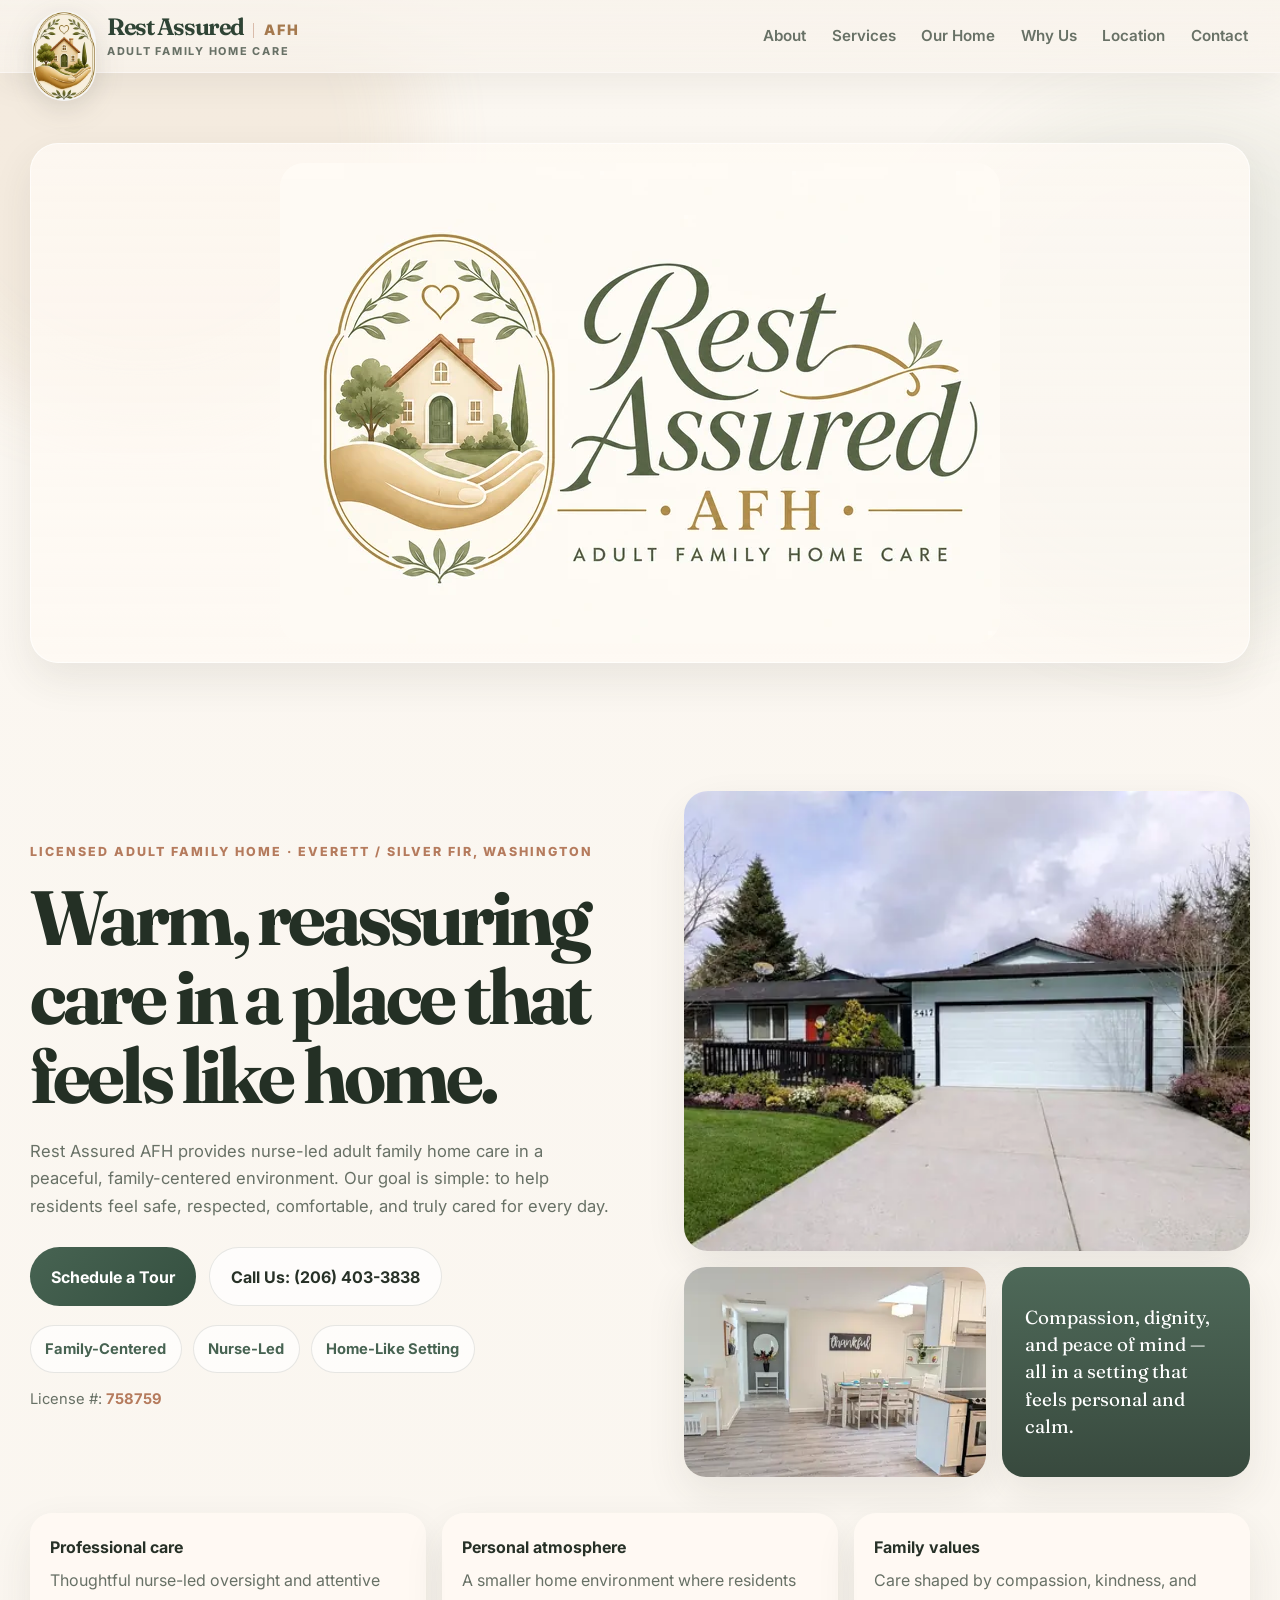
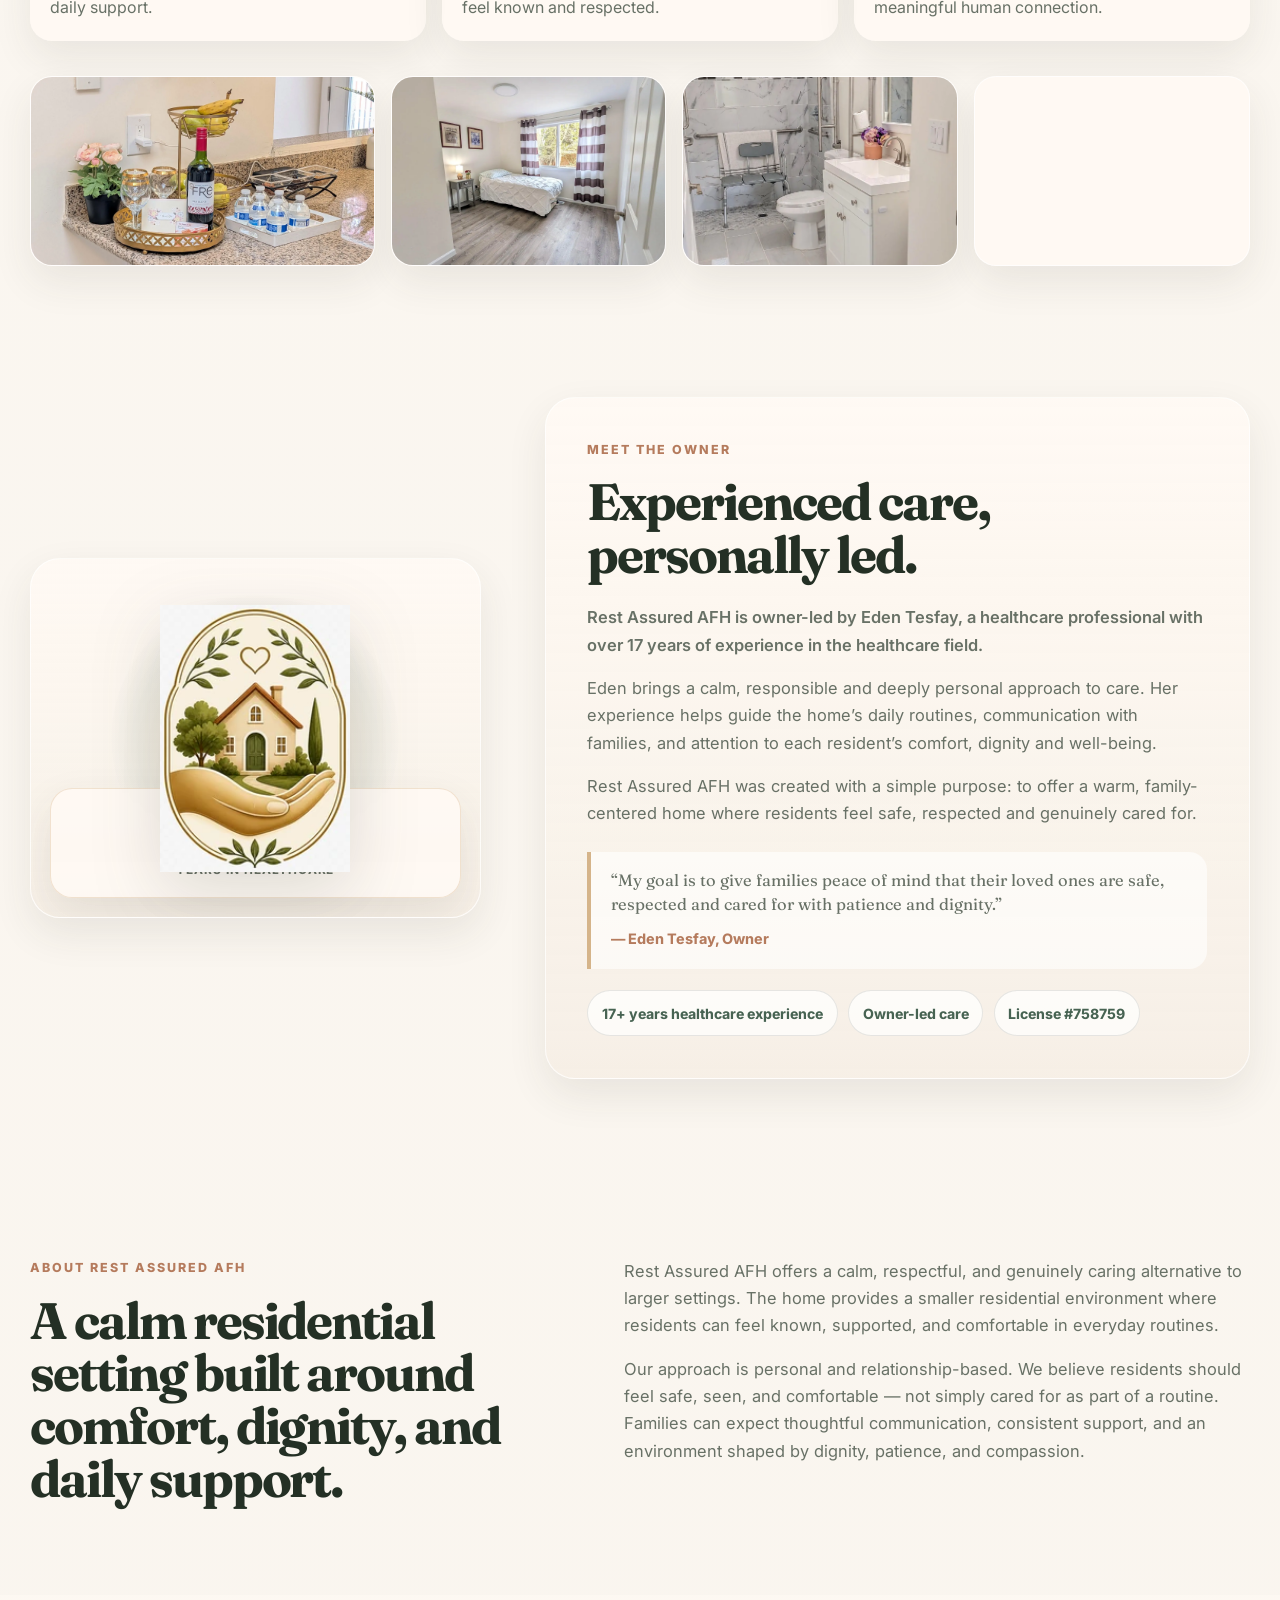
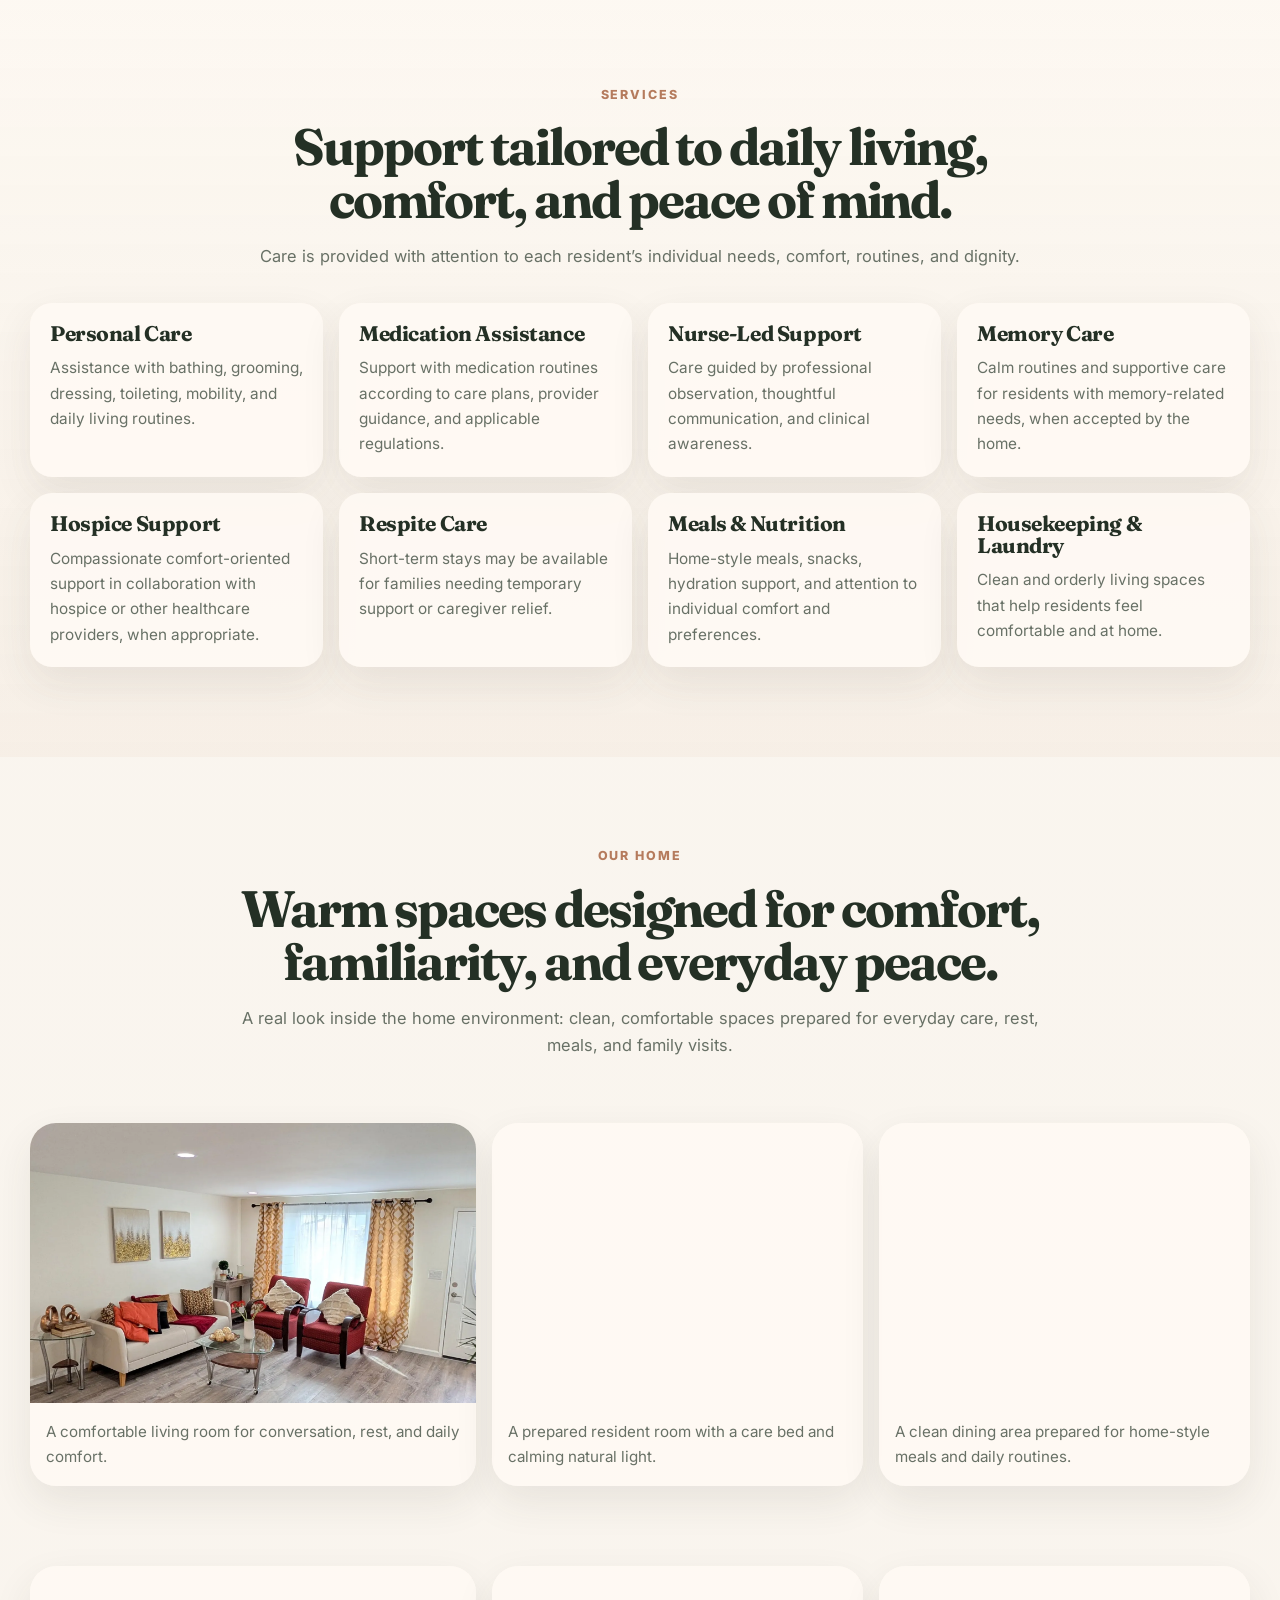
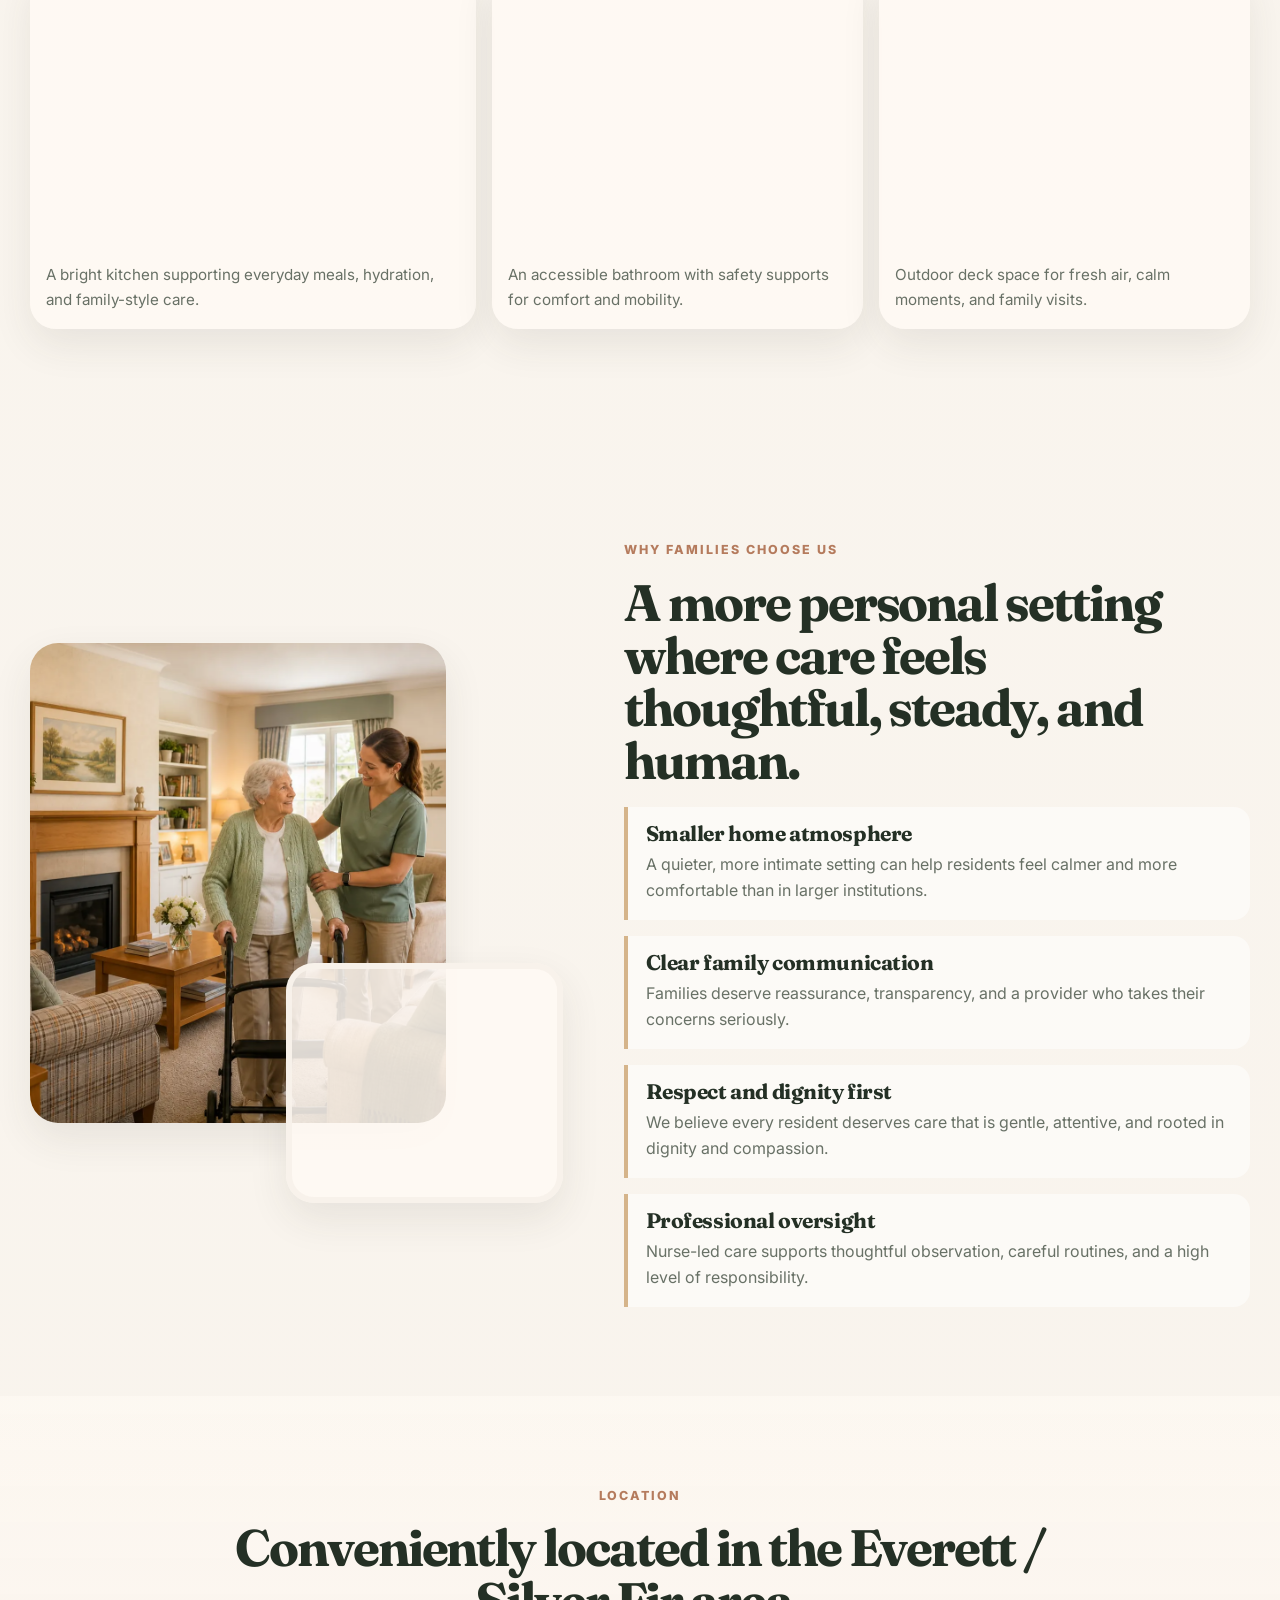
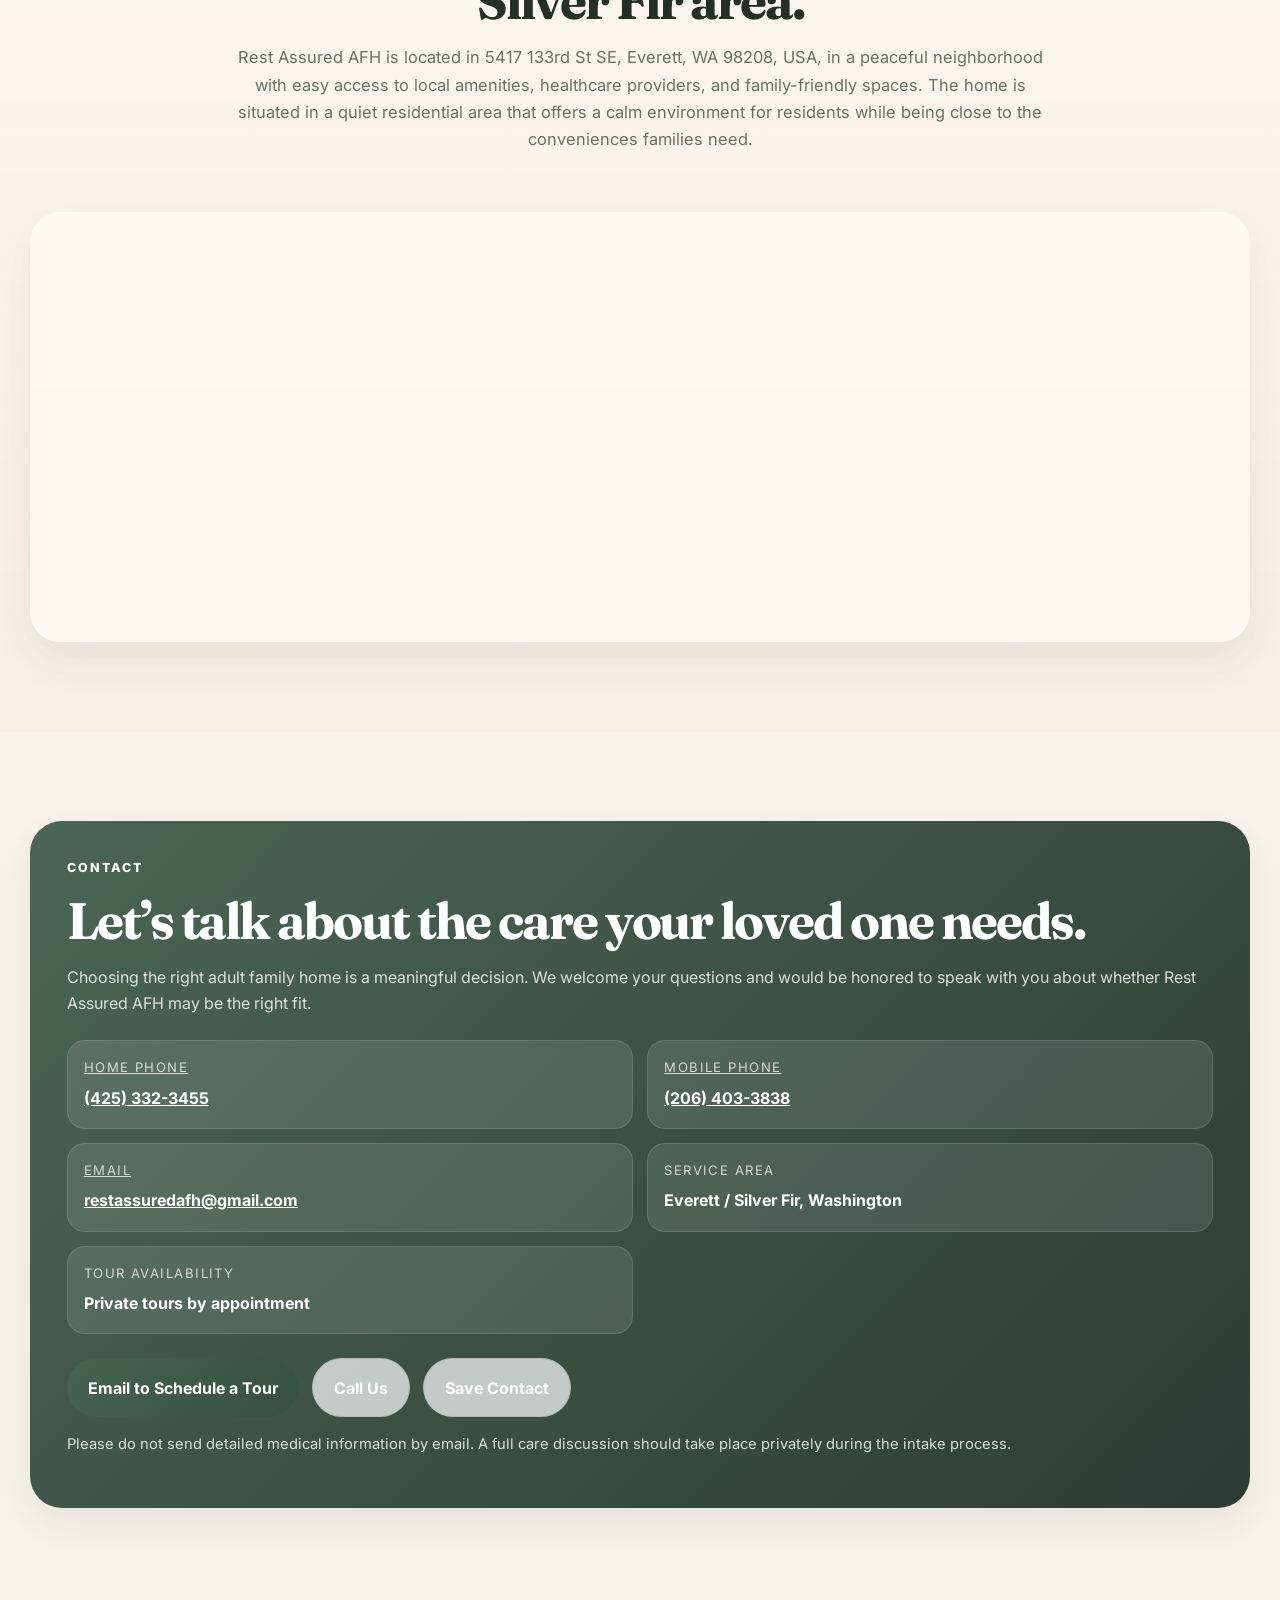
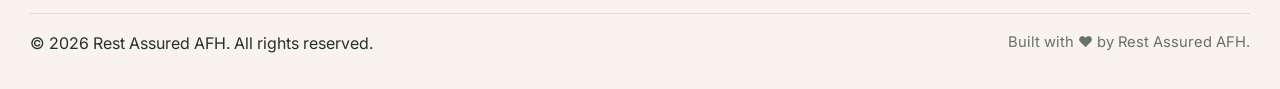
==== index.html @ c416150c "fix: changed some button hover effects" ====
<!doctype html>
<html lang="en">
  <head>
    <meta charset="utf-8" />
    <meta content="width=device-width, initial-scale=1.0" name="viewport" />
    <meta
      content="Rest Assured AFH is a licensed adult family home in Everett / Silver Firs, WA, offering warm, family-centered residential care in a comfortable home setting."
      name="description"
    />
    <title>Rest Assured AFH | Licensed Adult Family Home in Everett, WA</title>
    <link href="https://fonts.googleapis.com" rel="preconnect" />
    <link crossorigin="" href="https://fonts.gstatic.com" rel="preconnect" />
    <link
      as="style"
      href="https://fonts.googleapis.com/css2?family=Inter:wght@400;500;600;700;800&amp;family=Fraunces:opsz,wght@9..144,500;9..144,600;9..144,700&amp;display=swap"
      onload="
        this.onload = null;
        this.rel = 'stylesheet';
      "
      rel="preload"
    />
    <noscript>
      <link
        href="https://fonts.googleapis.com/css2?family=Inter:wght@400;500;600;700;800&amp;family=Fraunces:opsz,wght@9..144,500;9..144,600;9..144,700&amp;display=swap"
        rel="stylesheet"
      />
    </noscript>
    <link href="assets/favicon-rest-assured.png" rel="icon" type="image/png" />
    <link href="style.css" rel="stylesheet" />
    <link href="https://restassuredafh.com/" rel="canonical" />
    <meta content="index, follow" name="robots" />
    <meta content="website" property="og:type" />
    <meta
      content="Rest Assured AFH | Licensed Adult Family Home in Everett, WA"
      property="og:title"
    />
    <meta
      content="Warm, family-centered adult family home care in Everett / Silver Firs, Washington."
      property="og:description"
    />
    <meta content="https://restassuredafh.com/" property="og:url" />
    <meta
      content="https://restassuredafh.com/assets/real-exterior-front.webp"
      property="og:image"
    />
    <meta content="summary_large_image" name="twitter:card" />
    <script type="application/ld+json">
      {
        "@context": "https://schema.org",
        "@graph": [
          {
            "@type": "LocalBusiness",
            "@id": "https://restassuredafh.com/#business",
            "name": "Rest Assured AFH",
            "description": "Licensed adult family home care in Everett / Silver Firs, Washington.",
            "url": "https://restassuredafh.com/",
            "telephone": "+14253323455",
            "email": "restassuredafh@gmail.com",
            "image": "https://restassuredafh.com/assets/real-exterior-front.webp",
            "address": {
              "@type": "PostalAddress",
              "streetAddress": "5417 133rd St SE",
              "addressLocality": "Everett",
              "addressRegion": "WA",
              "postalCode": "98208",
              "addressCountry": "US"
            },
            "areaServed": [
              "Everett, WA",
              "Silver Firs, WA",
              "Mill Creek, WA",
              "Snohomish County, WA"
            ],
            "identifier": "License #758759",
            "founder": {
              "@id": "https://restassuredafh.com/#eden-tesfay"
            }
          },
          {
            "@type": "Person",
            "@id": "https://restassuredafh.com/#eden-tesfay",
            "name": "Eden Tesfay",
            "jobTitle": "Owner",
            "worksFor": {
              "@id": "https://restassuredafh.com/#business"
            },
            "description": "Owner of Rest Assured AFH with over 17 years of healthcare experience."
          }
        ]
      }
    </script>
  </head>
  <body>
    <div class="site-bg-glow site-bg-glow-left"></div>
    <div class="site-bg-glow site-bg-glow-right"></div>
    <header class="site-header">
      <div class="container header-inner">
        <a
          aria-label="Rest Assured AFH home"
          class="brand brand-v22"
          href="#top"
        >
          <span aria-hidden="true" class="brand-mark-v22">
            <img
              alt=""
              decoding="async"
              height="253"
              loading="eager"
              src="assets/logo-v23-emblem-display.webp"
              width="180"
            />
          </span>
          <span class="brand-wordmark-v22">
            <span class="brand-title-line">
              <span class="brand-rest-v22"> Rest Assured </span>
              <span class="brand-afh-v22"> AFH </span>
            </span>
            <small> Adult Family Home Care </small>
          </span>
        </a>
        <button
          aria-controls="site-nav"
          aria-expanded="false"
          aria-label="Open navigation"
          class="nav-toggle"
        >
          <span> </span>
          <span> </span>
          <span> </span>
        </button>
        <nav aria-label="Primary navigation" class="site-nav" id="site-nav">
          <a href="#about"> About </a>
          <a href="#services"> Services </a>
          <a href="#gallery"> Our Home </a>
          <a href="#care"> Why Us </a>
          <a href="#location"> Location </a>
          <a href="#contact"> Contact </a>
        </nav>
      </div>
    </header>
    <main id="top">
      <section class="logo-showcase" data-reveal="">
        <div class="container">
          <div class="logo-showcase-card">
            <img
              alt="Rest Assured AFH Adult Family Home Care logo"
              decoding="async"
              height="480"
              loading="eager"
              src="assets/logo-v23-full-display.webp"
              width="720"
            />
          </div>
        </div>
      </section>
      <section class="hero" data-reveal="">
        <div class="container hero-grid">
          <div class="hero-copy">
            <p class="eyebrow">
              Licensed Adult Family Home &middot; Everett / Silver Fir,
              Washington
            </p>
            <h1>Warm, reassuring care in a place that feels like home.</h1>
            <p class="hero-lead">
              Rest Assured AFH provides nurse-led adult family home care in a
              peaceful, family-centered environment. Our goal is simple: to help
              residents feel safe, respected, comfortable, and truly cared for
              every day.
            </p>
            <div class="hero-actions">
              <a
                class="button button-primary"
                href="mailto:restassuredafh@gmail.com?subject=Schedule%20a%20Tour%20-%20Rest%20Assured%20AFH"
              >
                Schedule a Tour
              </a>
              <a
                class="button button-secondary button-call"
                href="tel:+12064033838"
              >
                Call Us: (206) 403-3838
              </a>
            </div>
            <div class="hero-badges">
              <span> Family-Centered </span>
              <span> Nurse-Led </span>
              <span> Home-Like Setting </span>
            </div>
            <p class="hero-note">
              License #:
              <span class="placeholder"> 758759 </span>
            </p>
          </div>
          <div class="hero-visual-card" data-parallax="0.10">
            <div class="hero-image-frame hero-image-main">
              <img
                alt="Exterior of Rest Assured AFH, a licensed adult family home in Everett, Washington"
                data-full-src="assets/real-exterior-front.webp"
                decoding="async"
                fetchpriority="high"
                height="404"
                loading="eager"
                sizes="(max-width: 900px) 100vw, 50vw"
                src="assets/real-exterior-front-640.webp"
                srcset="
                  assets/real-exterior-front-640.webp  640w,
                  assets/real-exterior-front-960.webp  960w,
                  assets/real-exterior-front.webp     1435w
                "
                width="640"
              />
            </div>
            <div class="hero-mini-panels">
              <div class="mini-panel">
                <img
                  alt="Open dining and kitchen area inside Rest Assured AFH in Everett, Washington"
                  data-full-src="assets/real-open-floor-dining-kitchen.webp"
                  decoding="async"
                  height="270"
                  loading="lazy"
                  sizes="(max-width: 900px) 50vw, 25vw"
                  src="assets/real-open-floor-dining-kitchen-480.webp"
                  srcset="
                    assets/real-open-floor-dining-kitchen-480.webp  480w,
                    assets/real-open-floor-dining-kitchen-760.webp  760w,
                    assets/real-open-floor-dining-kitchen.webp     1800w
                  "
                  width="480"
                />
              </div>
              <div class="mini-panel quote-panel">
                <p>
                  Compassion, dignity, and peace of mind &mdash; all in a
                  setting that feels personal and calm.
                </p>
              </div>
            </div>
          </div>
        </div>
      </section>
      <section class="intro-ribbon" data-reveal="">
        <div class="container intro-ribbon-grid">
          <article>
            <strong> Professional care </strong>
            <p>Thoughtful nurse-led oversight and attentive daily support.</p>
          </article>
          <article>
            <strong> Personal atmosphere </strong>
            <p>
              A smaller home environment where residents feel known and
              respected.
            </p>
          </article>
          <article>
            <strong> Family values </strong>
            <p>
              Care shaped by compassion, kindness, and meaningful human
              connection.
            </p>
          </article>
        </div>
      </section>
      <section
        aria-label="Real home photos"
        class="real-photo-strip"
        data-reveal=""
      >
        <div class="container real-photo-strip-grid">
          <img
            alt="Welcome tray for families and visitors at Rest Assured AFH"
            data-full-src="assets/real-welcome-tray-wide.webp"
            decoding="async"
            height="1012"
            loading="lazy"
            src="assets/real-welcome-tray-wide.webp"
            width="1800"
          />
          <img
            alt="Resident bedroom with natural light at Rest Assured AFH"
            data-full-src="assets/real-bedroom-guest-room.webp"
            decoding="async"
            height="1012"
            loading="lazy"
            src="assets/real-bedroom-guest-room.webp"
            width="1800"
          />
          <img
            alt="Accessible bathroom with safety rails at Rest Assured AFH"
            data-full-src="assets/real-bathroom-accessible-portrait.webp"
            decoding="async"
            height="2048"
            loading="lazy"
            src="assets/real-bathroom-accessible-portrait.webp"
            width="1152"
          />
          <img
            alt="Dining area and personal shelf space at Rest Assured AFH"
            data-full-src="assets/real-dining-shelf.webp"
            decoding="async"
            height="1012"
            loading="lazy"
            src="assets/real-dining-shelf.webp"
            width="1800"
          />
        </div>
      </section>
      <section
        id="about"
        class="section owner-section owner-spotlight"
        data-reveal
      >
        <div class="container owner-spotlight-grid">
          <div class="owner-visual-card" aria-hidden="true">
            <div class="owner-visual-glow"></div>

            <img
              src="assets/logo-v23-emblem-display.webp"
              alt=""
              class="owner-emblem"
              loading="lazy"
              decoding="async"
            />

            <div class="owner-stat-card">
              <strong>17+</strong>
              <span>Years in healthcare</span>
            </div>
          </div>

          <div class="owner-content-card">
            <p class="eyebrow">Meet the Owner</p>
            <h2>Experienced care, personally led.</h2>

            <p class="owner-lead">
              Rest Assured AFH is owner-led by Eden Tesfay, a healthcare
              professional with over 17 years of experience in the healthcare
              field.
            </p>

            <p>
              Eden brings a calm, responsible and deeply personal approach to
              care. Her experience helps guide the home’s daily routines,
              communication with families, and attention to each resident’s
              comfort, dignity and well-being.
            </p>

            <p>
              Rest Assured AFH was created with a simple purpose: to offer a
              warm, family-centered home where residents feel safe, respected
              and genuinely cared for.
            </p>

            <blockquote class="owner-quote">
              <p>
                “My goal is to give families peace of mind that their loved ones
                are safe, respected and cared for with patience and dignity.”
              </p>
              <cite>— Eden Tesfay, Owner</cite>
            </blockquote>

            <div class="owner-highlights">
              <span>17+ years healthcare experience</span>
              <span>Owner-led care</span>
              <span>License #758759</span>
            </div>
          </div>
        </div>
      </section>
      <section class="section" data-reveal="" id="about-us">
        <div class="container two-col about-grid">
          <div>
            <p class="eyebrow">About Rest Assured AFH</p>
            <h2>
              A calm residential setting built around comfort, dignity, and
              daily support.
            </h2>
          </div>
          <div class="body-copy">
            <p>
              Rest Assured AFH offers a calm, respectful, and genuinely caring
              alternative to larger settings. The home provides a smaller
              residential environment where residents can feel known, supported,
              and comfortable in everyday routines.
            </p>
            <p>
              Our approach is personal and relationship-based. We believe
              residents should feel safe, seen, and comfortable &mdash; not
              simply cared for as part of a routine. Families can expect
              thoughtful communication, consistent support, and an environment
              shaped by dignity, patience, and compassion.
            </p>
          </div>
        </div>
      </section>
      <section class="section section-soft" data-reveal="" id="services">
        <div class="container">
          <div class="section-head centered">
            <p class="eyebrow">Services</p>
            <h2>
              Support tailored to daily living, comfort, and peace of mind.
            </h2>
            <p>
              Care is provided with attention to each resident&rsquo;s
              individual needs, comfort, routines, and dignity.
            </p>
          </div>
          <div class="services-grid">
            <article class="service-card reveal-up" data-reveal="">
              <h3>Personal Care</h3>
              <p>
                Assistance with bathing, grooming, dressing, toileting,
                mobility, and daily living routines.
              </p>
            </article>
            <article class="service-card reveal-up" data-reveal="">
              <h3>Medication Assistance</h3>
              <p>
                Support with medication routines according to care plans,
                provider guidance, and applicable regulations.
              </p>
            </article>
            <article class="service-card reveal-up" data-reveal="">
              <h3>Nurse-Led Support</h3>
              <p>
                Care guided by professional observation, thoughtful
                communication, and clinical awareness.
              </p>
            </article>
            <article class="service-card reveal-up" data-reveal="">
              <h3>Memory Care</h3>
              <p>
                Calm routines and supportive care for residents with
                memory-related needs, when accepted by the home.
              </p>
            </article>
            <article class="service-card reveal-up" data-reveal="">
              <h3>Hospice Support</h3>
              <p>
                Compassionate comfort-oriented support in collaboration with
                hospice or other healthcare providers, when appropriate.
              </p>
            </article>
            <article class="service-card reveal-up" data-reveal="">
              <h3>Respite Care</h3>
              <p>
                Short-term stays may be available for families needing temporary
                support or caregiver relief.
              </p>
            </article>
            <article class="service-card reveal-up" data-reveal="">
              <h3>Meals &amp; Nutrition</h3>
              <p>
                Home-style meals, snacks, hydration support, and attention to
                individual comfort and preferences.
              </p>
            </article>
            <article class="service-card reveal-up" data-reveal="">
              <h3>Housekeeping &amp; Laundry</h3>
              <p>
                Clean and orderly living spaces that help residents feel
                comfortable and at home.
              </p>
            </article>
          </div>
        </div>
      </section>
      <section class="section" data-reveal="" id="gallery">
        <div class="container">
          <div class="section-head centered">
            <p class="eyebrow">Our Home</p>
            <h2>
              Warm spaces designed for comfort, familiarity, and everyday peace.
            </h2>
            <p>
              A real look inside the home environment: clean, comfortable spaces
              prepared for everyday care, rest, meals, and family visits.
            </p>
          </div>
          <div class="gallery-grid">
            <figure class="gallery-card reveal-up" data-reveal="">
              <img
                alt="Bright shared living room at Rest Assured AFH adult family home"
                data-full-src="assets/real-living-room.webp"
                decoding="async"
                height="1012"
                loading="lazy"
                src="assets/real-living-room.webp"
                width="1800"
              />
              <figcaption>
                A comfortable living room for conversation, rest, and daily
                comfort.
              </figcaption>
            </figure>
            <figure class="gallery-card reveal-up" data-reveal="">
              <img
                alt="Comfortable resident bedroom with care bed at Rest Assured AFH"
                data-full-src="assets/real-bedroom-care-bed.webp"
                decoding="async"
                height="1012"
                loading="lazy"
                src="assets/real-bedroom-care-bed.webp"
                width="1800"
              />
              <figcaption>
                A prepared resident room with a care bed and calming natural
                light.
              </figcaption>
            </figure>
            <figure class="gallery-card reveal-up" data-reveal="">
              <img
                alt="Warm dining room for home-style meals at Rest Assured AFH"
                data-full-src="assets/real-dining-wide.webp"
                decoding="async"
                height="1012"
                loading="lazy"
                src="assets/real-dining-wide.webp"
                width="1800"
              />
              <figcaption>
                A clean dining area prepared for home-style meals and daily
                routines.
              </figcaption>
            </figure>
            <figure class="gallery-card reveal-up" data-reveal="">
              <img
                alt="Clean kitchen used for home-style care and meals at Rest Assured AFH"
                data-full-src="assets/real-kitchen-wide.webp"
                decoding="async"
                height="1012"
                loading="lazy"
                src="assets/real-kitchen-wide.webp"
                width="1800"
              />
              <figcaption>
                A bright kitchen supporting everyday meals, hydration, and
                family-style care.
              </figcaption>
            </figure>
            <figure class="gallery-card reveal-up" data-reveal="">
              <img
                alt="Accessible bathroom prepared for resident comfort and safety"
                data-full-src="assets/real-bathroom-accessible-wide.webp"
                decoding="async"
                height="1012"
                loading="lazy"
                src="assets/real-bathroom-accessible-wide.webp"
                width="1800"
              />
              <figcaption>
                An accessible bathroom with safety supports for comfort and
                mobility.
              </figcaption>
            </figure>
            <figure class="gallery-card reveal-up" data-reveal="">
              <img
                alt="Clean outdoor patio deck at Rest Assured AFH"
                data-full-src="assets/real-patio-clean.webp"
                decoding="async"
                height="941"
                loading="lazy"
                src="assets/real-patio-clean.webp"
                width="1672"
              />
              <figcaption>
                Outdoor deck space for fresh air, calm moments, and family
                visits.
              </figcaption>
            </figure>
          </div>
        </div>
      </section>
      <section class="section care-section" data-reveal="" id="care">
        <div class="container two-col care-grid">
          <div class="care-visual-stack">
            <div class="stack-card">
              <img
                alt="Warm caregiver supporting an elderly resident"
                decoding="async"
                height="1086"
                loading="lazy"
                src="assets/caregiver-support.webp"
                width="1448"
              />
            </div>
            <div class="stack-card small-stack-card">
              <img
                alt="Family gathered warmly in the home"
                decoding="async"
                height="1086"
                loading="lazy"
                src="assets/family-gathering.webp"
                width="1448"
              />
            </div>
          </div>
          <div>
            <p class="eyebrow">Why Families Choose Us</p>
            <h2>
              A more personal setting where care feels thoughtful, steady, and
              human.
            </h2>
            <div class="feature-list">
              <article class="feature-item reveal-up" data-reveal="">
                <h3>Smaller home atmosphere</h3>
                <p>
                  A quieter, more intimate setting can help residents feel
                  calmer and more comfortable than in larger institutions.
                </p>
              </article>
              <article class="feature-item reveal-up" data-reveal="">
                <h3>Clear family communication</h3>
                <p>
                  Families deserve reassurance, transparency, and a provider who
                  takes their concerns seriously.
                </p>
              </article>
              <article class="feature-item reveal-up" data-reveal="">
                <h3>Respect and dignity first</h3>
                <p>
                  We believe every resident deserves care that is gentle,
                  attentive, and rooted in dignity and compassion.
                </p>
              </article>
              <article class="feature-item reveal-up" data-reveal="">
                <h3>Professional oversight</h3>
                <p>
                  Nurse-led care supports thoughtful observation, careful
                  routines, and a high level of responsibility.
                </p>
              </article>
            </div>
          </div>
        </div>
      </section>
      <section class="section section-soft" data-reveal="" id="location">
        <div class="container">
          <div class="section-head centered">
            <p class="eyebrow">Location</p>
            <h2>Conveniently located in the Everett / Silver Fir area.</h2>
            <p>
              Rest Assured AFH is located in 5417 133rd St SE, Everett, WA
              98208, USA, in a peaceful neighborhood with easy access to local
              amenities, healthcare providers, and family-friendly spaces. The
              home is situated in a quiet residential area that offers a calm
              environment for residents while being close to the conveniences
              families need.
              <br />
              <br />
            </p>
          </div>
          <div class="map-shell">
            <iframe
              allowfullscreen=""
              height="450"
              loading="lazy"
              referrerpolicy="no-referrer-when-downgrade"
              src="https://www.google.com/maps/embed?pb=!1m18!1m12!1m3!1d109033.46519612601!2d-122.230285664137!3d47.88776290950776!2m3!1f0!2f0!3f0!3m2!1i1024!2i768!4f13.1!3m3!1m2!1s0x549007ae22173083%3A0xfec19db5506b8b37!2s5417%20133rd%20St%20SE%2C%20Everett%2C%20WA%2098208%2C%20USA!5e0!3m2!1sde!2sch!4v1777726258445!5m2!1sde!2sch"
              style="border: 0"
              title="Map showing the Rest Assured AFH location in Everett, Washington"
              width="600"
            >
            </iframe>
          </div>
        </div>
      </section>
      <section class="section contact-section" data-reveal="" id="contact">
        <div class="container">
          <div class="contact-card">
            <div>
              <p class="eyebrow">Contact</p>
              <h2>Let&rsquo;s talk about the care your loved one needs.</h2>
              <p>
                Choosing the right adult family home is a meaningful decision.
                We welcome your questions and would be honored to speak with you
                about whether Rest Assured AFH may be the right fit.
              </p>
            </div>
            <div class="contact-info-grid">
              <a href="tel:+14253323455">
                <span> Home Phone </span>
                <strong> (425) 332-3455 </strong>
              </a>
              <a href="tel:+12064033838">
                <span> Mobile Phone </span>
                <strong> (206) 403-3838 </strong>
              </a>
              <a href="mailto:restassuredafh@gmail.com">
                <span> Email </span>
                <strong> restassuredafh@gmail.com </strong>
              </a>
              <div>
                <span> Service Area </span>
                <strong> Everett / Silver Fir, Washington </strong>
              </div>
              <div>
                <span> Tour Availability </span>
                <strong> Private tours by appointment </strong>
              </div>
            </div>
            <div class="contact-actions">
              <a
                class="button button-primary button-call"
                href="mailto:restassuredafh@gmail.com?subject=Tour%20Request%20-%20Rest%20Assured%20AFH"
              >
                Email to Schedule a Tour
              </a>

              <a
                class="button button-secondary button-call"
                href="tel:+12064033838"
              >
                Call Us
              </a>

              <a
                class="button button-secondary button-call"
                href="/save-contact/"
              >
                Save Contact
              </a>
            </div>
            <p class="contact-note">
              Please do not send detailed medical information by email. A full
              care discussion should take place privately during the intake
              process.
            </p>
          </div>
        </div>
      </section>
    </main>
    <footer class="site-footer">
      <div class="container footer-inner">
        <p>
          &copy;
          <span id="year"> </span>
          Rest Assured AFH. All rights reserved.
        </p>
        <p>Built with ❤ by Rest Assured AFH.</p>
      </div>
    </footer>
    <script src="script.js"></script>
  </body>
</html>
---- style.css ----
:root {
  --bg: #f8f3ec;
  --paper: #fffaf4;
  --paper-2: #f5ede3;
  --ink: #273127;
  --muted: #687166;
  --sage: #79957f;
  --sage-deep: #476352;
  --clay: #b57b5d;
  --gold: #d5b48a;
  --line: rgba(39, 49, 39, 0.11);
  --shadow-xl: 0 36px 80px rgba(54, 55, 41, 0.15);
  --shadow-lg: 0 26px 70px rgba(54, 55, 41, 0.11);
  --shadow-md: 0 16px 40px rgba(54, 55, 41, 0.09);
  --radius-xl: 36px;
  --radius-lg: 24px;
  --radius-md: 18px;
  --container: 1220px;
}

* {
  box-sizing: border-box;
}
html {
  scroll-behavior: smooth;
}
body {
  margin: 0;
  color: var(--ink);
  background: linear-gradient(180deg, #fbf7f1 0%, var(--bg) 100%);
  font-family: "Inter", system-ui, sans-serif;
  line-height: 1.65;
  overflow-x: hidden;
}
a {
  color: inherit;
}
img {
  display: block;
  max-width: 100%;
}

.site-bg-glow {
  position: fixed;
  z-index: -1;
  width: 34rem;
  height: 34rem;
  border-radius: 50%;
  filter: blur(40px);
  opacity: 0.45;
  pointer-events: none;
}
.site-bg-glow-left {
  top: -8rem;
  left: -8rem;
  background: rgba(213, 180, 138, 0.38);
}
.site-bg-glow-right {
  top: 6rem;
  right: -10rem;
  background: rgba(121, 149, 127, 0.2);
}

.container {
  width: min(var(--container), calc(100% - 2rem));
  margin: 0 auto;
}

.site-header {
  position: sticky;
  top: 0;
  z-index: 50;
  padding: 4px 0;
  background: linear-gradient(
    to bottom,
    rgba(248, 243, 236, 0.92),
    rgba(248, 243, 236, 0.75)
  );
  backdrop-filter: blur(16px);
  border-bottom: 1px solid rgba(255, 255, 255, 0.35);
}
.header-inner {
  display: flex;
  align-items: center;
  justify-content: space-between;
  gap: 1rem;
}
.brand {
  display: inline-flex;
  align-items: center;
  gap: 14px;
  text-decoration: none;
}
.brand-logo {
  width: 72px;
  height: 72px;
  border-radius: 50%;
  box-shadow: 0 10px 20px rgba(54, 55, 41, 0.08);
}
.brand-text strong {
  display: block;
  font-weight: 800;
  letter-spacing: -0.02em;
  font-size: 1.1rem;
}
.brand-text small {
  display: block;
  color: var(--muted);
  text-transform: uppercase;
  letter-spacing: 0.13em;
  font-size: 0.76rem;
}
.site-nav {
  display: flex;
  gap: clamp(0.8rem, 2vw, 1.6rem);
  align-items: center;
}
.site-nav a {
  text-decoration: none;
  color: var(--muted);
  font-weight: 600;
  font-size: 0.95rem;
}
.site-nav a:hover {
  color: var(--sage-deep);
}
.nav-toggle {
  display: none;
  background: transparent;
  border: 0;
  padding: 0.5rem;
}
.nav-toggle span {
  display: block;
  width: 24px;
  height: 2px;
  margin: 5px 0;
  background: var(--ink);
}

.hero {
  padding: clamp(3rem, 7vw, 6rem) 0 2.25rem;
}
.hero-grid {
  display: grid;
  grid-template-columns: 1.02fr 0.98fr;
  gap: clamp(1.5rem, 5vw, 4rem);
  align-items: center;
}
.eyebrow {
  margin: 0 0 1rem;
  color: var(--clay);
  text-transform: uppercase;
  letter-spacing: 0.16em;
  font-weight: 800;
  font-size: 0.78rem;
}
h1,
h2,
h3 {
  margin: 0;
  line-height: 1.03;
  font-family: "Fraunces", Georgia, serif;
  color: #243025;
}
h1 {
  font-size: clamp(2.9rem, 6vw, 5.4rem);
  letter-spacing: -0.05em;
}
h2 {
  font-size: clamp(2.1rem, 4vw, 3.7rem);
  letter-spacing: -0.04em;
}
h3 {
  font-size: 1.32rem;
  letter-spacing: -0.02em;
}
.hero-lead {
  margin: 1.4rem 0 1.7rem;
  max-width: 40rem;
  color: var(--muted);
  font-size: clamp(1.04rem, 1.3vw, 1.16rem);
}
.hero-actions,
.contact-actions {
  display: flex;
  flex-wrap: wrap;
  gap: 0.85rem;
}
.button {
  display: inline-flex;
  align-items: center;
  justify-content: center;
  padding: 0.95rem 1.3rem;
  min-height: 50px;
  border-radius: 999px;
  text-decoration: none;
  font-weight: 700;
  transition:
    transform 0.15s ease,
    box-shadow 0.15s ease;
}
.button:hover {
  transform: translateY(-1px);
  box-shadow: 0 10px 24px rgba(54, 55, 41, 0.12);
}
.button-primary {
  color: white;
  background: linear-gradient(135deg, var(--sage-deep), #355040);
}
.button-secondary {
  background: rgba(255, 255, 255, 0.7);
  border: 1px solid var(--line);
}
.button-call:hover {
  background: var(--paper);
  color: var(--gold);
}
.hero-badges {
  display: flex;
  flex-wrap: wrap;
  gap: 0.7rem;
  margin: 1.2rem 0 0.8rem;
}
.hero-badges span {
  padding: 0.65rem 0.9rem;
  background: rgba(255, 255, 255, 0.68);
  border: 1px solid var(--line);
  border-radius: 999px;
  color: var(--sage-deep);
  font-size: 0.92rem;
  font-weight: 700;
}
.hero-note,
.contact-note,
.footer-inner p:last-child {
  color: var(--muted);
  font-size: 0.92rem;
}
.placeholder {
  color: var(--clay);
  font-weight: 700;
}

.hero-visual-card {
  display: grid;
  gap: 1rem;
}
.hero-image-frame,
.mini-panel,
.service-card,
.gallery-card,
.stack-card,
.map-shell,
.contact-card,
.intro-ribbon article {
  background: rgba(255, 250, 244, 0.86);

  box-shadow: var(--shadow-md);
}
.hero-image-frame {
  border-radius: var(--radius-xl);
}
.hero-image-main img {
  width: 100%;
  aspect-ratio: 4 / 3;
  object-fit: cover;
  border-radius: calc(var(--radius-xl) - 12px);
}
.hero-mini-panels {
  display: grid;
  grid-template-columns: 1.1fr 0.9fr;
  gap: 1rem;
}
.mini-panel {
  border-radius: 22px;
  overflow: hidden;
}
.mini-panel img {
  width: 100%;
  height: 100%;
  min-height: 210px;
  object-fit: cover;
  border-radius: 16px;
}
.quote-panel {
  display: flex;
  align-items: center;
  justify-content: center;
  background: linear-gradient(
    180deg,
    rgba(71, 99, 82, 0.96),
    rgba(48, 66, 54, 0.96)
  );
  color: white;
}
.quote-panel p {
  margin: 0;
  padding: 1.4rem;
  font-family: "Fraunces", Georgia, serif;
  font-size: 1.18rem;
  line-height: 1.45;
}

.intro-ribbon {
  padding: 0 0 2.2rem;
}
.intro-ribbon-grid {
  display: grid;
  grid-template-columns: repeat(3, 1fr);
  gap: 1rem;
}
.intro-ribbon article {
  padding: 1.3rem 1.25rem;
  border-radius: 22px;
}
.intro-ribbon strong {
  display: block;
  margin-bottom: 0.45rem;
  font-size: 1rem;
}
.intro-ribbon p {
  margin: 0;
  color: var(--muted);
}

.section {
  padding: clamp(3.5rem, 7vw, 6rem) 0;
}
.section-soft {
  background: linear-gradient(
    180deg,
    rgba(255, 250, 244, 0.62),
    rgba(245, 237, 227, 0.72)
  );
}
.two-col {
  display: grid;
  grid-template-columns: 0.92fr 1.08fr;
  gap: clamp(1.5rem, 5vw, 3.8rem);
  align-items: start;
}
.body-copy p,
.section-head p:not(.eyebrow) {
  color: var(--muted);
  font-size: 1.03rem;
}
.body-copy p:first-child {
  margin-top: 0;
}
.centered {
  max-width: 52rem;
  text-align: center;
  margin: 0 auto 2rem;
}

.services-grid {
  display: grid;
  grid-template-columns: repeat(4, 1fr);
  gap: 1rem;
}
.service-card {
  border-radius: 22px;
  padding: 1.25rem;
}
.service-card p {
  margin: 0.7rem 0 0;
  color: var(--muted);
  font-size: 0.96rem;
}

.gallery-grid {
  display: grid;
  grid-template-columns: 1.2fr 1fr 1fr;
  gap: 1rem;
}
.gallery-card {
  border-radius: 26px;
  overflow: hidden;
}
figure.gallery-card {
  margin: 2rem 0;
}

.gallery-card img {
  width: 100%;
  height: 280px;
  object-fit: cover;
}
.gallery-large {
  grid-row: span 2;
}
.gallery-large img {
  height: 100%;
  min-height: 572px;
}
.gallery-card figcaption {
  padding: 1rem 1rem 1.05rem;
  color: var(--muted);
  font-size: 0.95rem;
}

.care-grid {
  align-items: center;
}
.care-visual-stack {
  position: relative;
  min-height: 35rem;
}
.stack-card {
  border-radius: 28px;
  overflow: hidden;
}
.stack-card img {
  width: 100%;
  height: 100%;
  object-fit: cover;
}
.care-visual-stack .stack-card:first-child {
  width: 78%;
  height: 30rem;
}
.small-stack-card {
  position: absolute;
  right: 0;
  bottom: 0;
  width: 52%;
  height: 15rem;
  border: 6px solid rgba(248, 243, 236, 0.96);
}
.feature-list {
  display: grid;
  gap: 1rem;
  margin-top: 1.2rem;
}
.feature-item {
  padding: 1rem 1.1rem;
  border-left: 4px solid var(--gold);
  background: rgba(255, 255, 255, 0.5);
  border-radius: 0 16px 16px 0;
}
.feature-item p {
  margin: 0.4rem 0 0;
  color: var(--muted);
}

.map-shell {
  border-radius: 30px;
  overflow: hidden;
}
.map-shell iframe {
  width: 100%;
  height: 430px;
  border: 0;
  display: block;
}

.contact-card {
  border-radius: 32px;
  padding: clamp(1.5rem, 4vw, 2.3rem);
  background: linear-gradient(
    135deg,
    rgba(71, 99, 82, 0.98),
    rgba(41, 56, 46, 0.98)
  );
  color: white;
}
.contact-card .eyebrow,
.contact-card h2 {
  color: white;
}
.contact-card p {
  color: rgba(255, 255, 255, 0.82);
}
.contact-info-grid {
  display: grid;
  grid-template-columns: repeat(2, 1fr);
  gap: 0.9rem;
  margin: 1.5rem 0;
}
.contact-info-grid a,
.contact-info-grid div {
  padding: 1rem 1rem 1.05rem;
  border-radius: 18px;
  background: rgba(255, 255, 255, 0.1);
  border: 1px solid rgba(255, 255, 255, 0.13);
}
.contact-info-grid span {
  display: block;
  margin-bottom: 0.35rem;
  font-size: 0.82rem;
  text-transform: uppercase;
  letter-spacing: 0.11em;
  opacity: 0.75;
}
.contact-info-grid strong {
  font-size: 1rem;
}

.site-footer {
  padding: 1rem 0 2rem;
}
.footer-inner {
  padding-top: 1rem;
  border-top: 1px solid var(--line);
  display: flex;
  justify-content: space-between;
  gap: 1rem;
  flex-wrap: wrap;
}
.footer-inner p {
  margin: 0;
}

@media (max-width: 1100px) {
  .hero-grid,
  .two-col {
    grid-template-columns: 1fr;
  }
  .services-grid {
    grid-template-columns: repeat(2, 1fr);
  }
  .gallery-grid {
    grid-template-columns: 1fr 1fr;
  }
  .gallery-large {
    grid-column: 1 / -1;
    grid-row: auto;
  }
  .gallery-large img {
    min-height: 360px;
    height: 360px;
  }
  .care-visual-stack {
    min-height: unset;
    display: grid;
    gap: 1rem;
  }
  .care-visual-stack .stack-card:first-child,
  .small-stack-card {
    position: static;
    width: 100%;
    height: auto;
  }
  .small-stack-card {
    border-width: 0;
  }
}

@media (max-width: 760px) {
  .site-header {
    padding: 0;
  }
  .brand-logo {
    width: 60px;
    height: 60px;
  }
  .nav-toggle {
    display: block;
  }
  .site-nav {
    display: none;
    position: absolute;
    top: calc(100% + 30px);
    left: 1rem;
    right: 1rem;
    padding: 1rem;
    border-radius: 22px;
    background: rgba(255, 250, 244, 0.96);
    border: 1px solid var(--line);
    box-shadow: var(--shadow-md);
    flex-direction: column;
    align-items: flex-start;
  }
  .site-nav.open {
    display: flex;
  }
  .hero-mini-panels,
  .intro-ribbon-grid,
  .services-grid,
  .gallery-grid,
  .contact-info-grid {
    grid-template-columns: 1fr;
  }
  .gallery-card img,
  .gallery-large img {
    height: 245px;
    min-height: 245px;
  }
  .hero-actions,
  .contact-actions {
    flex-direction: column;
  }
  .button {
    width: 100%;
  }
  .hero-badges {
    gap: 0.55rem;
  }
}

/* V2.1 brand polish */
.brand-v21 {
  gap: 13px;
  min-width: max-content;
}

.brand-emblem-wrap {
  width: 70px;
  height: 70px;
  display: grid;
  place-items: center;
  border-radius: 999px;
  background: linear-gradient(
    135deg,
    rgba(255, 250, 244, 0.95),
    rgba(245, 237, 227, 0.9)
  );
  border: 1px solid rgba(213, 180, 138, 0.35);
  box-shadow: 0 12px 28px rgba(54, 55, 41, 0.1);
  overflow: hidden;
}

.brand-emblem {
  width: 92%;
  height: 92%;
  object-fit: cover;
  border-radius: 999px;
}

.brand-wordmark {
  display: grid;
  grid-template-columns: auto auto;
  align-items: baseline;
  column-gap: 8px;
  row-gap: 0;
  line-height: 1;
}

.brand-rest {
  font-family: "Fraunces", Georgia, serif;
  font-size: clamp(1.35rem, 1.7vw, 1.75rem);
  font-weight: 600;
  letter-spacing: -0.055em;
  color: #334637;
}

.brand-afh {
  position: relative;
  top: -1px;
  padding-left: 10px;
  border-left: 1px solid rgba(181, 123, 93, 0.42);
  color: #b18454;
  font-weight: 800;
  letter-spacing: 0.13em;
  font-size: 0.92rem;
}

.brand-wordmark small {
  grid-column: 1 / -1;
  margin-top: 6px;
  color: var(--muted);
  text-transform: uppercase;
  letter-spacing: 0.16em;
  font-size: 0.68rem;
  font-weight: 700;
}

/* Hide old image class if any remains in cache */
.brand-logo,
.brand-text {
  display: none;
}

.hero-brand-card {
  width: min(440px, 100%);
  margin-top: 1.3rem;
  padding: 0.75rem;
  border-radius: 24px;
  background: rgba(255, 250, 244, 0.76);
  border: 1px solid rgba(213, 180, 138, 0.22);
  box-shadow: 0 16px 42px rgba(54, 55, 41, 0.09);
}

.hero-brand-card img {
  width: 100%;
  border-radius: 18px;
  display: block;
}

/* V2.1 subtle motion system */
[data-reveal],
.reveal-up {
  opacity: 0;
  transform: translateY(22px);
  transition:
    opacity 700ms cubic-bezier(0.22, 0.61, 0.36, 1),
    transform 700ms cubic-bezier(0.22, 0.61, 0.36, 1);
}

[data-reveal].is-visible,
.reveal-up.is-visible {
  opacity: 1;
  transform: translateY(0);
}

.service-card.is-visible,
.gallery-card.is-visible,
.feature-item.is-visible {
  transition-delay: var(--reveal-delay, 0ms);
}

.hero-visual-card {
  will-change: transform;
  transition: transform 100ms linear;
}

/* Add a small premium underline flourish to the brand */
.brand-rest::after {
  content: "";
  display: block;
  width: 62%;
  height: 2px;
  margin-top: 7px;
  background: linear-gradient(
    90deg,
    rgba(213, 180, 138, 0.85),
    rgba(181, 123, 93, 0.08)
  );
  border-radius: 999px;
}

/* Slightly more polished header shape */
.site-header {
  box-shadow: 0 10px 34px rgba(54, 55, 41, 0.07);
}

.header-inner {
  padding: 0 2px;
}

@media (max-width: 860px) {
  .brand-v21 {
    gap: 10px;
  }

  .brand-emblem-wrap {
    width: 58px;
    height: 58px;
  }

  .brand-rest {
    font-size: 1.25rem;
  }

  .brand-afh {
    font-size: 0.76rem;
    letter-spacing: 0.1em;
    padding-left: 8px;
  }

  .brand-wordmark small {
    font-size: 0.58rem;
    letter-spacing: 0.11em;
  }

  .hero-brand-card {
    width: 100%;
  }
}

@media (max-width: 420px) {
  .brand-emblem-wrap {
    width: 52px;
    height: 52px;
  }

  .brand-rest {
    font-size: 1.05rem;
  }

  .brand-wordmark small {
    display: none;
  }
}

@media (prefers-reduced-motion: reduce) {
  html {
    scroll-behavior: auto;
  }

  [data-reveal],
  .reveal-up,
  .hero-visual-card {
    opacity: 1 !important;
    transform: none !important;
    transition: none !important;
  }
}

/* V2.2 deploy polish */
.brand-v22 {
  gap: 12px;
  min-width: max-content;
}

.brand-mark-v22 {
  width: 78px;
  /* height: 62px; */
  display: grid;
  place-items: center;
  flex: 0 0 auto;
}

.brand-mark-v22 img {
  width: 100%;
  height: 100%;
  border-radius: 10vw;
  object-fit: contain;
  filter: drop-shadow(0 8px 12px rgba(54, 55, 41, 0.1));
}

.brand-wordmark-v22 {
  display: grid;
  line-height: 1;
}

.brand-title-line {
  display: flex;
  align-items: baseline;
  gap: 9px;
}

.brand-rest-v22 {
  font-family: "Fraunces", Georgia, serif;
  font-size: clamp(1.38rem, 1.85vw, 1.88rem);
  font-weight: 650;
  letter-spacing: -0.06em;
  color: #2f4435;
}

.brand-afh-v22 {
  padding-left: 10px;
  border-left: 1px solid rgba(181, 123, 93, 0.46);
  color: #a5794e;
  font-size: 0.9rem;
  font-weight: 850;
  letter-spacing: 0.14em;
}

.brand-wordmark-v22 small {
  margin-top: 7px;
  color: var(--muted);
  font-size: 0.68rem;
  letter-spacing: 0.16em;
  text-transform: uppercase;
  font-weight: 750;
}

.brand-logo,
.brand-text,
.brand-emblem-wrap,
.brand-wordmark {
  display: none !important;
}

.hero-visual-card {
  transform: none !important;
  transition: none !important;
  will-change: auto !important;
}

.hero-image-main img {
  aspect-ratio: 16 / 10;
  min-height: 420px;
  object-position: center;
}

.hero-brand-card {
  display: none !important;
}

.real-photo-strip {
  padding: 0 0 2.6rem;
}

.real-photo-strip-grid {
  display: grid;
  grid-template-columns: 1.25fr 1fr 1fr 1fr;
  gap: 1rem;
}

.real-photo-strip img {
  width: 100%;
  height: 190px;
  object-fit: cover;
  border-radius: 22px;
  background: rgba(255, 250, 244, 0.86);
  border: 1px solid rgba(255, 255, 255, 0.65);
  box-shadow: var(--shadow-md);
}

.gallery-card img {
  transition: transform 650ms cubic-bezier(0.22, 0.61, 0.36, 1);
}

.gallery-card:hover img {
  transform: scale(1.025);
}
.gallery-card:hover {
  box-shadow: var(--shadow-xl);
}

[data-reveal],
.reveal-up {
  opacity: 0;
  transform: translateY(18px) scale(0.992);
  transition:
    opacity 720ms cubic-bezier(0.22, 0.61, 0.36, 1),
    transform 720ms cubic-bezier(0.22, 0.61, 0.36, 1);
}

[data-reveal].is-visible,
.reveal-up.is-visible,
.real-photo-strip img.is-visible,
.intro-ribbon article.is-visible {
  opacity: 1;
  transform: translateY(0) scale(1);
}

.service-card,
.gallery-card,
.feature-item,
.real-photo-strip img,
.intro-ribbon article {
  transition:
    opacity 720ms cubic-bezier(0.22, 0.61, 0.36, 1),
    transform 720ms cubic-bezier(0.22, 0.61, 0.36, 1),
    box-shadow 180ms ease;
}

.service-card:hover,
.feature-item:hover,
.intro-ribbon article:hover {
  box-shadow: 0 22px 54px rgba(54, 55, 41, 0.11);
}

@media (max-width: 900px) {
  .brand-mark-v22 {
    width: 62px;
    /* height: 50px; */
  }

  .brand-rest-v22 {
    font-size: 1.26rem;
  }

  .brand-afh-v22 {
    font-size: 0.74rem;
    padding-left: 8px;
  }

  .brand-wordmark-v22 small {
    font-size: 0.56rem;
    letter-spacing: 0.11em;
  }

  .hero-image-main img {
    min-height: 310px;
  }

  .real-photo-strip-grid {
    grid-template-columns: repeat(2, 1fr);
  }

  .real-photo-strip img {
    height: 160px;
  }
}

@media (max-width: 520px) {
  .brand-v22 {
    gap: 8px;
  }

  .brand-mark-v22 {
    width: 54px;
    /* height: 44px; */
  }

  .brand-rest-v22 {
    font-size: 1.02rem;
  }

  .brand-afh-v22 {
    font-size: 0.68rem;
  }

  .brand-wordmark-v22 small {
    display: none;
  }

  .real-photo-strip-grid {
    grid-template-columns: 1fr;
  }

  .real-photo-strip img {
    height: 210px;
  }

  .contact-info-grid {
    grid-template-columns: 1fr;
  }
  .footer-inner {
    flex-direction: column;
    align-items: center;
    text-align: center;
  }
}

@media (prefers-reduced-motion: reduce) {
  [data-reveal],
  .reveal-up,
  .real-photo-strip img,
  .intro-ribbon article {
    opacity: 1 !important;
    transform: none !important;
    transition: none !important;
  }
}

/* V2.3 header logo refinement + preferred full-logo showcase */
.brand-v22 {
  gap: 11px;
}

.brand-mark-v22 {
  width: 64px;
  /* height: 64px; */
  display: grid;
  place-items: center;
}

.brand-mark-v22 img {
  width: 100%;
  height: auto;
  object-fit: contain;
  filter: drop-shadow(0 8px 14px rgba(54, 55, 41, 0.14));
}

.logo-showcase {
  margin-top: 4rem;
  padding: 0.35rem 0 2.4rem;
}

.logo-showcase-card {
  display: flex;
  justify-content: center;
  align-items: center;
  background: linear-gradient(
    180deg,
    rgba(255, 250, 244, 0.8),
    rgba(255, 250, 244, 0.68)
  );
  border: 1px solid rgba(255, 255, 255, 0.66);
  border-radius: 28px;
  box-shadow: var(--shadow-md);
  padding: clamp(0.8rem, 2vw, 1.2rem);
}

.logo-showcase-card img {
  width: min(100%, 880px);
  border-radius: 24px;
  height: auto;
}

@media (max-width: 900px) {
  .brand-mark-v22 {
    width: 56px;
    /* height: 56px; */
  }

  .logo-showcase {
    padding-top: 0;
    padding-bottom: 2rem;
  }
}

@media (max-width: 520px) {
  .brand-mark-v22 {
    width: 52px;
    height: 52px;
  }

  .brand-v22 {
    gap: 7px;
  }

  .logo-showcase-card {
    padding: 0.5rem;
    border-radius: 22px;
  }
  .logo-showcase-card img {
    width: 100%;
    border-radius: 18px;
  }
}
/* Owner spotlight section */
.owner-spotlight {
  position: relative;
  padding-top: clamp(4rem, 7vw, 6.5rem);
  padding-bottom: clamp(4rem, 7vw, 6.5rem);
}

.owner-spotlight-grid {
  display: grid;
  grid-template-columns: minmax(260px, 0.78fr) minmax(0, 1.22fr);
  gap: clamp(1.4rem, 5vw, 4rem);
  align-items: center;
}

.owner-visual-card,
.owner-content-card {
  border-radius: 30px;
  background: linear-gradient(
    180deg,
    rgba(255, 250, 244, 0.9),
    rgba(245, 237, 227, 0.76)
  );
  border: 1px solid rgba(255, 255, 255, 0.68);
  box-shadow: var(--shadow-md);
}

.owner-visual-card {
  position: relative;
  min-height: 360px;
  display: grid;
  place-items: center;
  overflow: hidden;
  padding: clamp(1.5rem, 4vw, 2.5rem);
}

.owner-visual-glow {
  position: absolute;
  width: 18rem;
  height: 18rem;
  border-radius: 999px;
  background: radial-gradient(
    circle,
    rgba(213, 180, 138, 0.36),
    rgba(121, 149, 127, 0.1) 58%,
    transparent 72%
  );
}

.owner-emblem {
  position: relative;
  z-index: 1;
  width: min(190px, 58%);
  height: auto;
  filter: drop-shadow(0 20px 34px rgba(54, 55, 41, 0.16));
}

.owner-stat-card {
  position: absolute;
  left: 1.2rem;
  right: 1.2rem;
  bottom: 1.2rem;
  padding: 1rem 1.1rem;
  border-radius: 22px;
  background: rgba(255, 250, 244, 0.88);
  border: 1px solid rgba(213, 180, 138, 0.34);
  box-shadow: 0 16px 40px rgba(54, 55, 41, 0.1);
  text-align: center;
}

.owner-stat-card strong {
  display: block;
  font-family: "Fraunces", Georgia, serif;
  font-size: clamp(2.1rem, 4vw, 3.3rem);
  line-height: 1;
  color: var(--sage-deep);
}

.owner-stat-card span {
  display: block;
  margin-top: 0.35rem;
  color: var(--muted);
  font-weight: 750;
  letter-spacing: 0.08em;
  text-transform: uppercase;
  font-size: 0.74rem;
}

.owner-content-card {
  padding: clamp(1.5rem, 4vw, 2.6rem);
}

.owner-content-card h2 {
  max-width: 12ch;
}

.owner-lead {
  margin-top: 1.4rem;
  font-size: clamp(1.08rem, 1.45vw, 1.22rem);
  color: var(--ink);
  font-weight: 600;
}

.owner-content-card p:not(.eyebrow) {
  max-width: 46rem;
  color: var(--muted);
  font-size: 1.03rem;
}

.owner-quote {
  margin: 1.5rem 0 0;
  padding: 1.1rem 1.2rem;
  border-left: 4px solid var(--gold);
  border-radius: 0 18px 18px 0;
  background: rgba(255, 255, 255, 0.58);
}

.owner-quote p {
  margin: 0;
  color: var(--ink);
  font-family: "Fraunces", Georgia, serif;
  font-size: clamp(1.08rem, 1.5vw, 1.24rem);
  line-height: 1.45;
}

.owner-quote cite {
  display: block;
  margin-top: 0.65rem;
  color: var(--clay);
  font-style: normal;
  font-weight: 750;
  font-size: 0.9rem;
}

.owner-highlights {
  display: flex;
  flex-wrap: wrap;
  gap: 0.65rem;
  margin-top: 1.35rem;
}

.owner-highlights span {
  padding: 0.65rem 0.85rem;
  border-radius: 999px;
  background: rgba(255, 255, 255, 0.72);
  border: 1px solid var(--line);
  color: var(--sage-deep);
  font-size: 0.88rem;
  font-weight: 750;
}

@media (max-width: 900px) {
  .owner-spotlight-grid {
    grid-template-columns: 1fr;
  }

  .owner-visual-card {
    min-height: 300px;
  }

  .owner-content-card h2 {
    max-width: 100%;
  }
}

@media (max-width: 520px) {
  .owner-visual-card,
  .owner-content-card {
    border-radius: 22px;
  }

  .owner-visual-card {
    min-height: 260px;
  }

  .owner-emblem {
    width: min(170px, 62%);
  }

  .owner-highlights {
    display: grid;
    grid-template-columns: 1fr;
  }
}

/* V2.4 real-photo lightbox */
img[data-lightbox-real-photo="true"] {
  cursor: zoom-in;
}

.photo-lightbox {
  position: fixed;
  inset: 0;
  z-index: 9999;
  display: none;
  align-items: center;
  justify-content: center;
  padding: clamp(1rem, 3vw, 2rem);
  background: rgba(20, 25, 20, 0.82);
  backdrop-filter: blur(10px);
}

.photo-lightbox.is-open {
  display: flex;
}

.photo-lightbox__dialog {
  position: relative;
  width: min(96vw, 1280px);
  max-height: 92vh;
  display: grid;
  gap: 0.75rem;
}

.photo-lightbox__image-wrap {
  display: grid;
  place-items: center;
  border-radius: 24px;
  overflow: hidden;
  background: rgba(255, 250, 244, 0.08);
  box-shadow: 0 28px 90px rgba(0, 0, 0, 0.36);
}

.photo-lightbox__image {
  width: auto;
  max-width: 96vw;
  max-height: 82vh;
  object-fit: contain;
  display: block;
}

.photo-lightbox__caption {
  min-height: 1.5rem;
  margin: 0;
  color: rgba(255, 250, 244, 0.9);
  text-align: center;
  font-size: 0.95rem;
  line-height: 1.45;
}

.photo-lightbox__close {
  position: absolute;
  top: -14px;
  right: -14px;
  width: 44px;
  height: 44px;
  border: 0;
  border-radius: 999px;
  background: rgba(255, 250, 244, 0.96);
  color: #273127;
  font-size: 1.55rem;
  line-height: 1;
  cursor: pointer;
  box-shadow: 0 14px 34px rgba(0, 0, 0, 0.22);
}

.photo-lightbox__close:hover {
  transform: translateY(-1px);
}

body.lightbox-lock {
  overflow: hidden;
}

@media (max-width: 640px) {
  .photo-lightbox {
    padding: 0.75rem;
  }

  .photo-lightbox__dialog {
    width: 100%;
  }

  .photo-lightbox__image {
    max-width: 100%;
    max-height: 78vh;
  }

  .photo-lightbox__close {
    top: 8px;
    right: 8px;
  }
}

/* V2.6.1 performance/layout correction
   Prevent image width/height attributes from forcing distorted layout. */
img {
  max-width: 100%;
}

.brand-mark-v22 img {
  display: block;
  width: 100%;
  height: auto !important;
  max-height: 64px;
  object-fit: contain;
}

.logo-showcase-card img,
.save-contact-logo {
  display: block;
  width: min(100%, 720px);
  height: auto !important;
  aspect-ratio: auto !important;
  object-fit: contain;
}

.hero-image-main img {
  display: block;
  width: 100%;
  height: clamp(300px, 38vw, 460px) !important;
  min-height: 0 !important;
  aspect-ratio: auto !important;
  object-fit: cover;
  object-position: center;
}

.save-contact-photo {
  display: block;
  width: 100%;
  height: 230px !important;
  min-height: 0 !important;
  aspect-ratio: auto !important;
  object-fit: cover;
}
.save-contact-owner-note {
  margin-top: 1.1rem;
  padding: 1rem 1.05rem;
  border-radius: 18px;
  background: rgba(255, 255, 255, 0.64);
  border: 1px solid var(--line);
}

.save-contact-owner-note span {
  display: block;
  color: var(--clay);
  font-size: 0.72rem;
  font-weight: 850;
  letter-spacing: 0.12em;
  text-transform: uppercase;
  margin-bottom: 0.35rem;
}

.save-contact-owner-note p {
  margin: 0;
  color: var(--muted);
  font-size: 0.94rem;
  line-height: 1.55;
}

@media (max-width: 900px) {
  .brand-mark-v22 img {
    max-height: 56px;
  }

  .hero-image-main img {
    height: clamp(260px, 62vw, 380px) !important;
  }
}

@media (max-width: 520px) {
  .brand-mark-v22 img {
    max-height: 52px;
  }

  .hero-image-main img {
    height: 300px !important;
  }

  .logo-showcase-card img,
  .save-contact-logo {
    width: 100%;
  }
}

/* V2.6.2 performance tuning
   Responsive image variants are now selected via srcset/sizes.
   Keep logo and hero image aspect handling stable. */

/* V2.6.3 visual regression fix
   Restore preferred header-emblem overflow and use higher-quality logo display assets.
   Keep QR/lightbox performance changes intact. */
.site-header {
  overflow: visible;
}

.header-inner,
.brand-v22,
.brand-mark-v22 {
  overflow: visible;
}

.brand-mark-v22 {
  width: 64px;
  height: 64px;
  align-self: center;
}

.brand-mark-v22 img {
  width: 64px;
  height: auto !important;
  max-height: none !important;
  object-fit: contain;
  transform: translateY(7px);
  border-radius: 999px;
}

.logo-showcase-card img,
.save-contact-logo {
  image-rendering: auto;
}

@media (max-width: 900px) {
  .brand-mark-v22 {
    width: 58px;
    height: 58px;
  }

  .brand-mark-v22 img {
    width: 58px;
    max-height: none !important;
    transform: translateY(6px);
  }
}

@media (max-width: 520px) {
  .brand-mark-v22 {
    width: 52px;
    height: 52px;
  }

  .brand-mark-v22 img {
    width: 52px;
    max-height: none !important;
    transform: translateY(5px);
  }
}
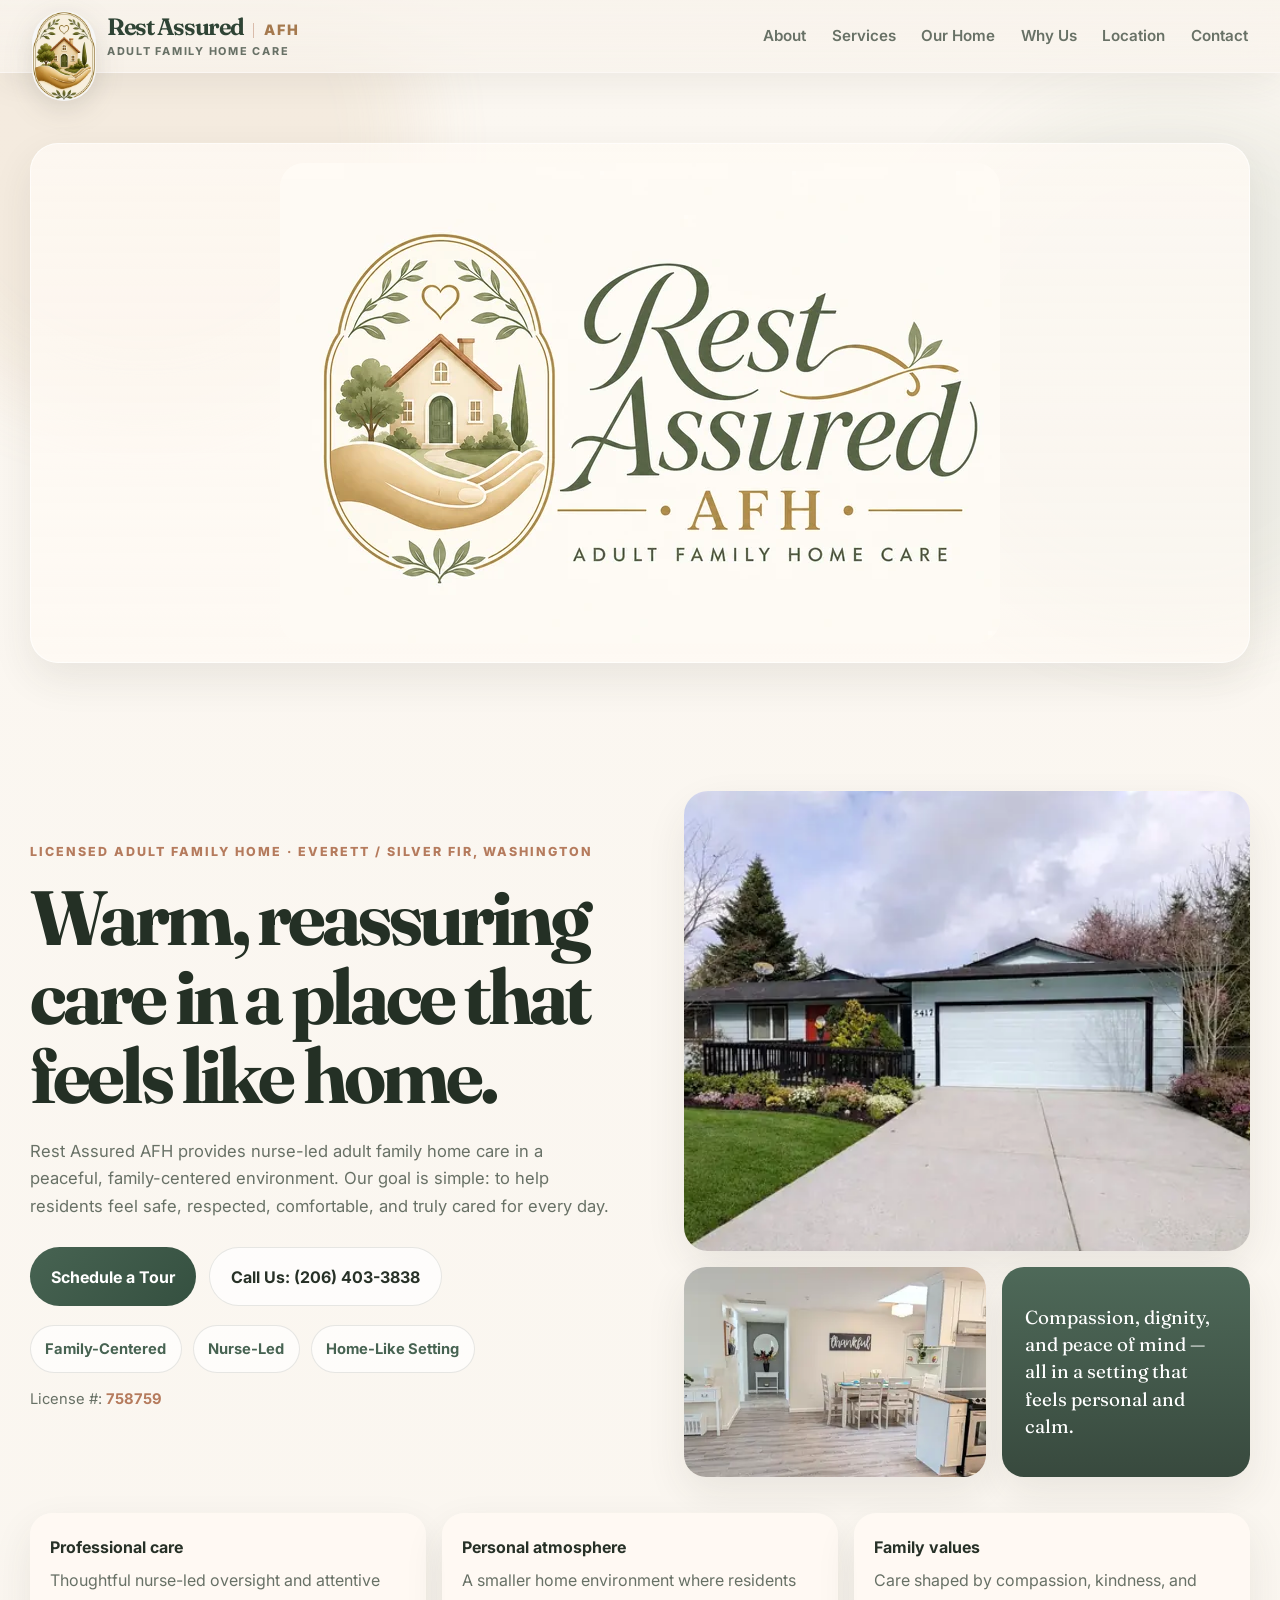
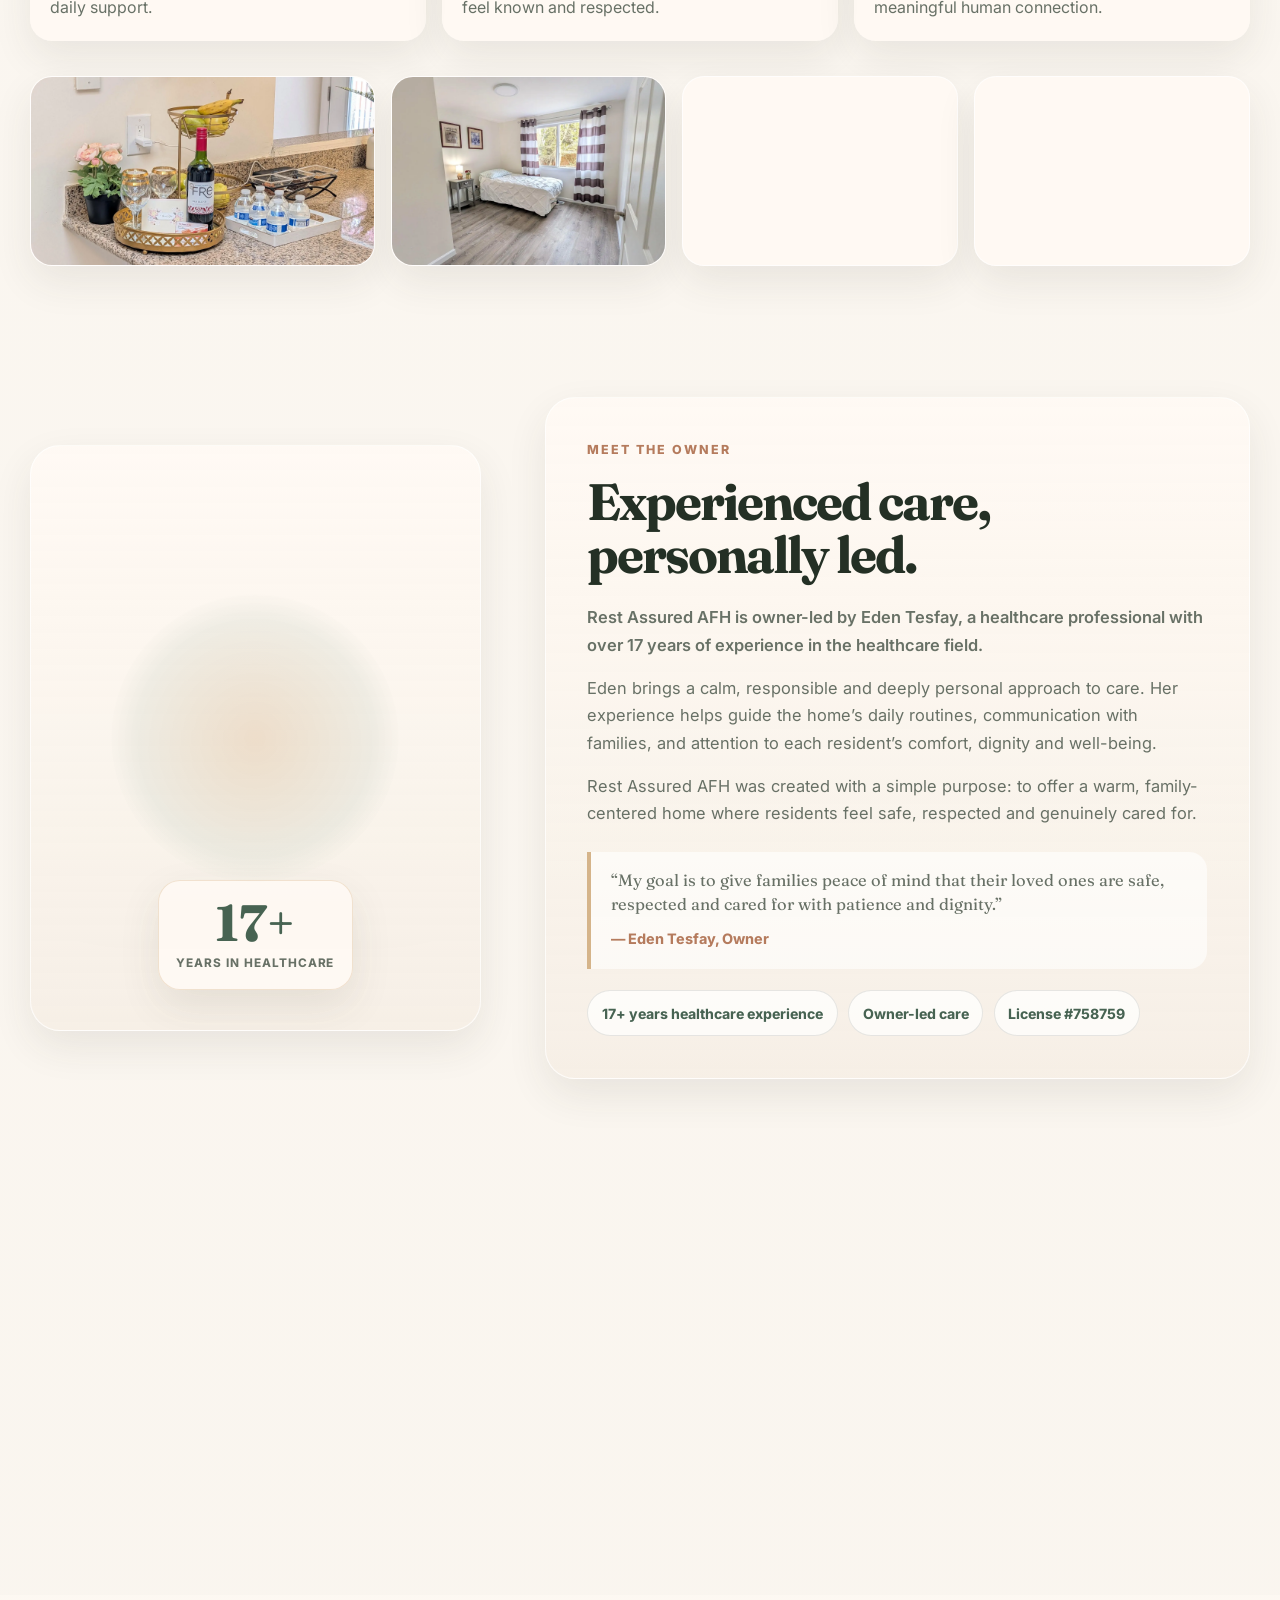
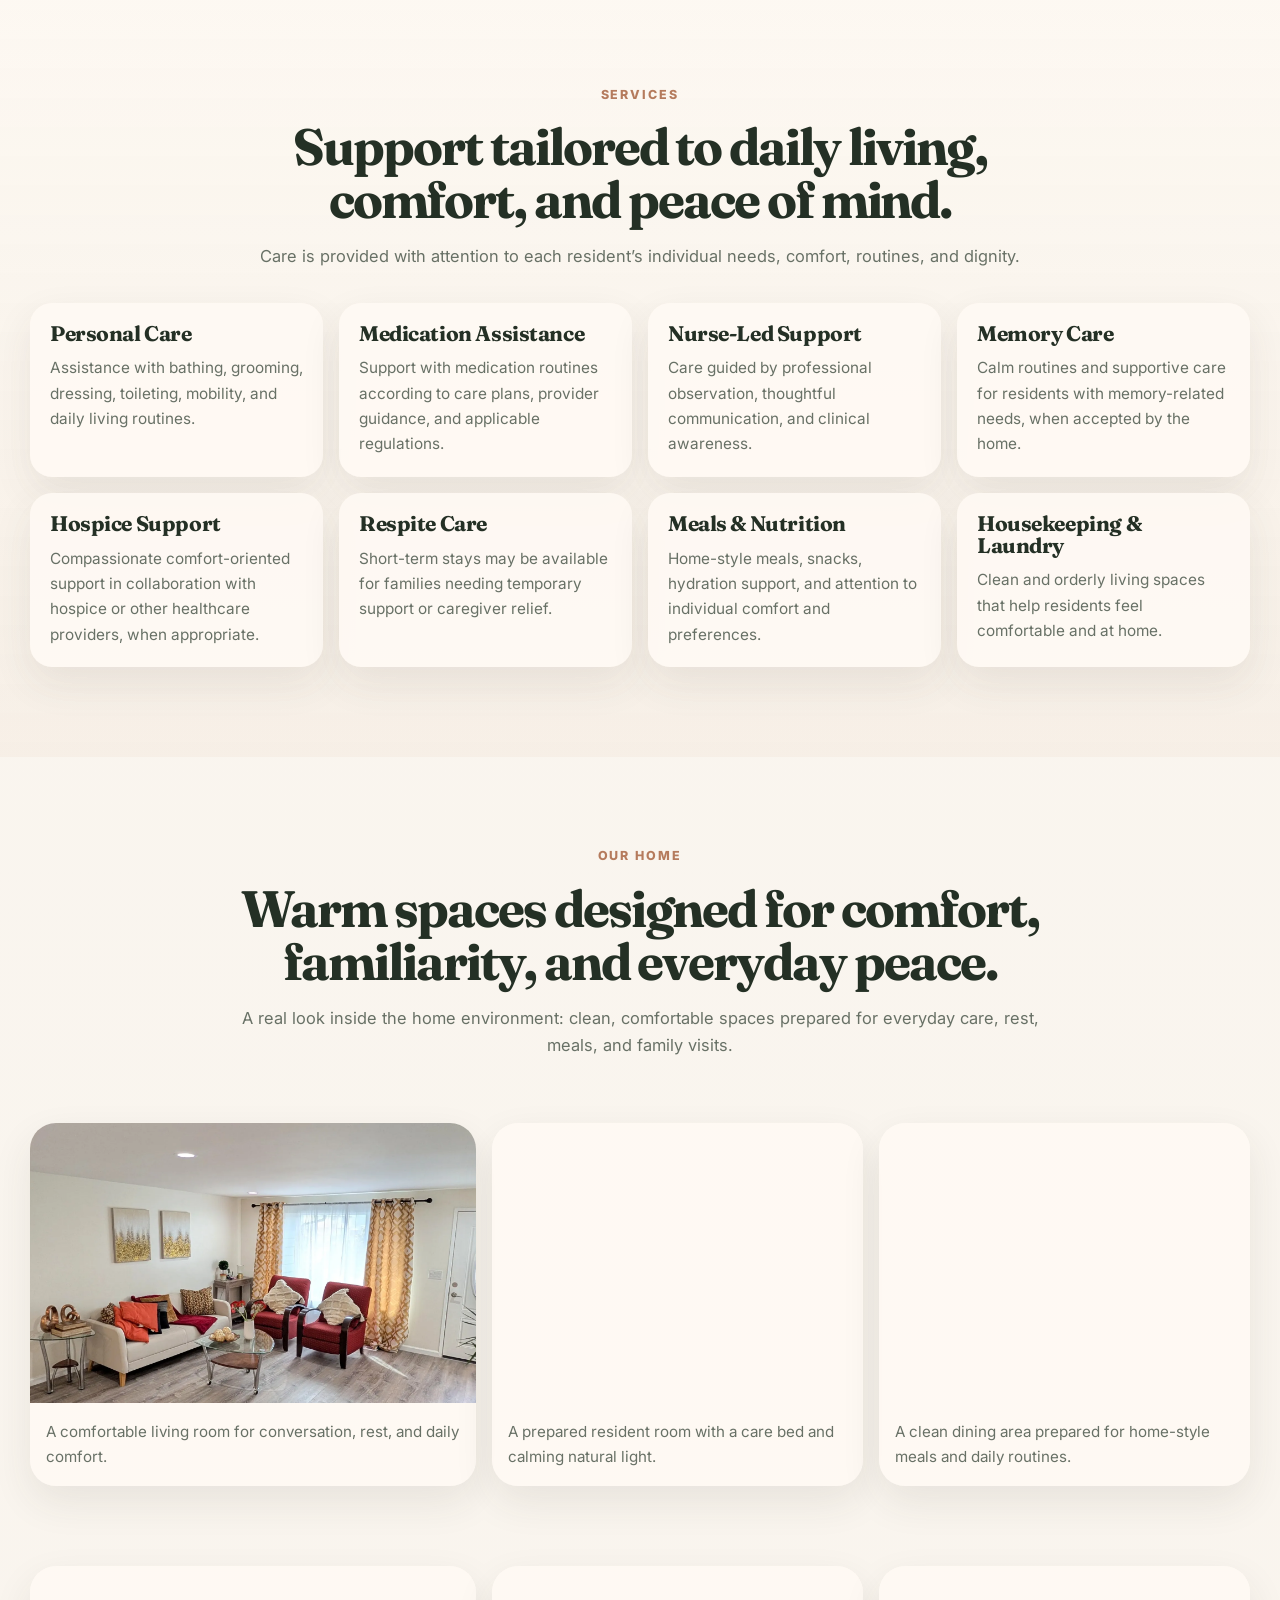
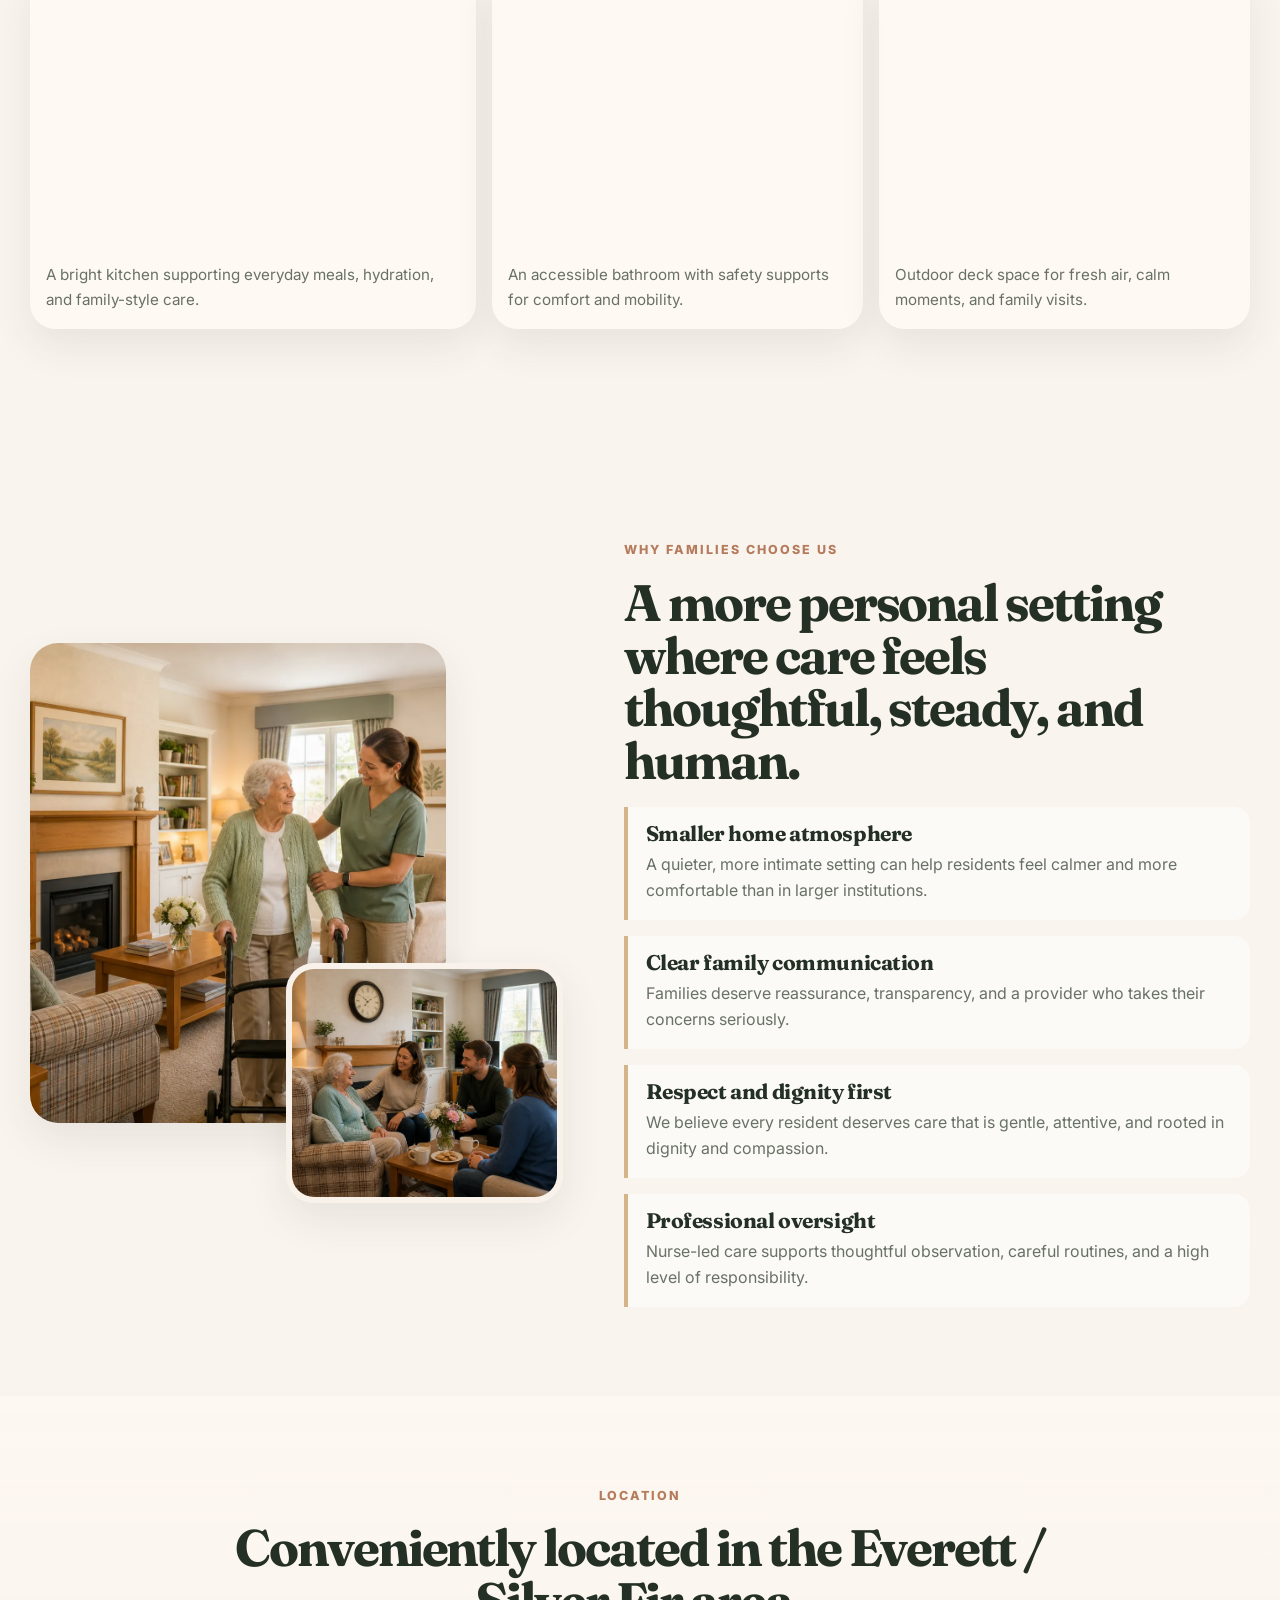
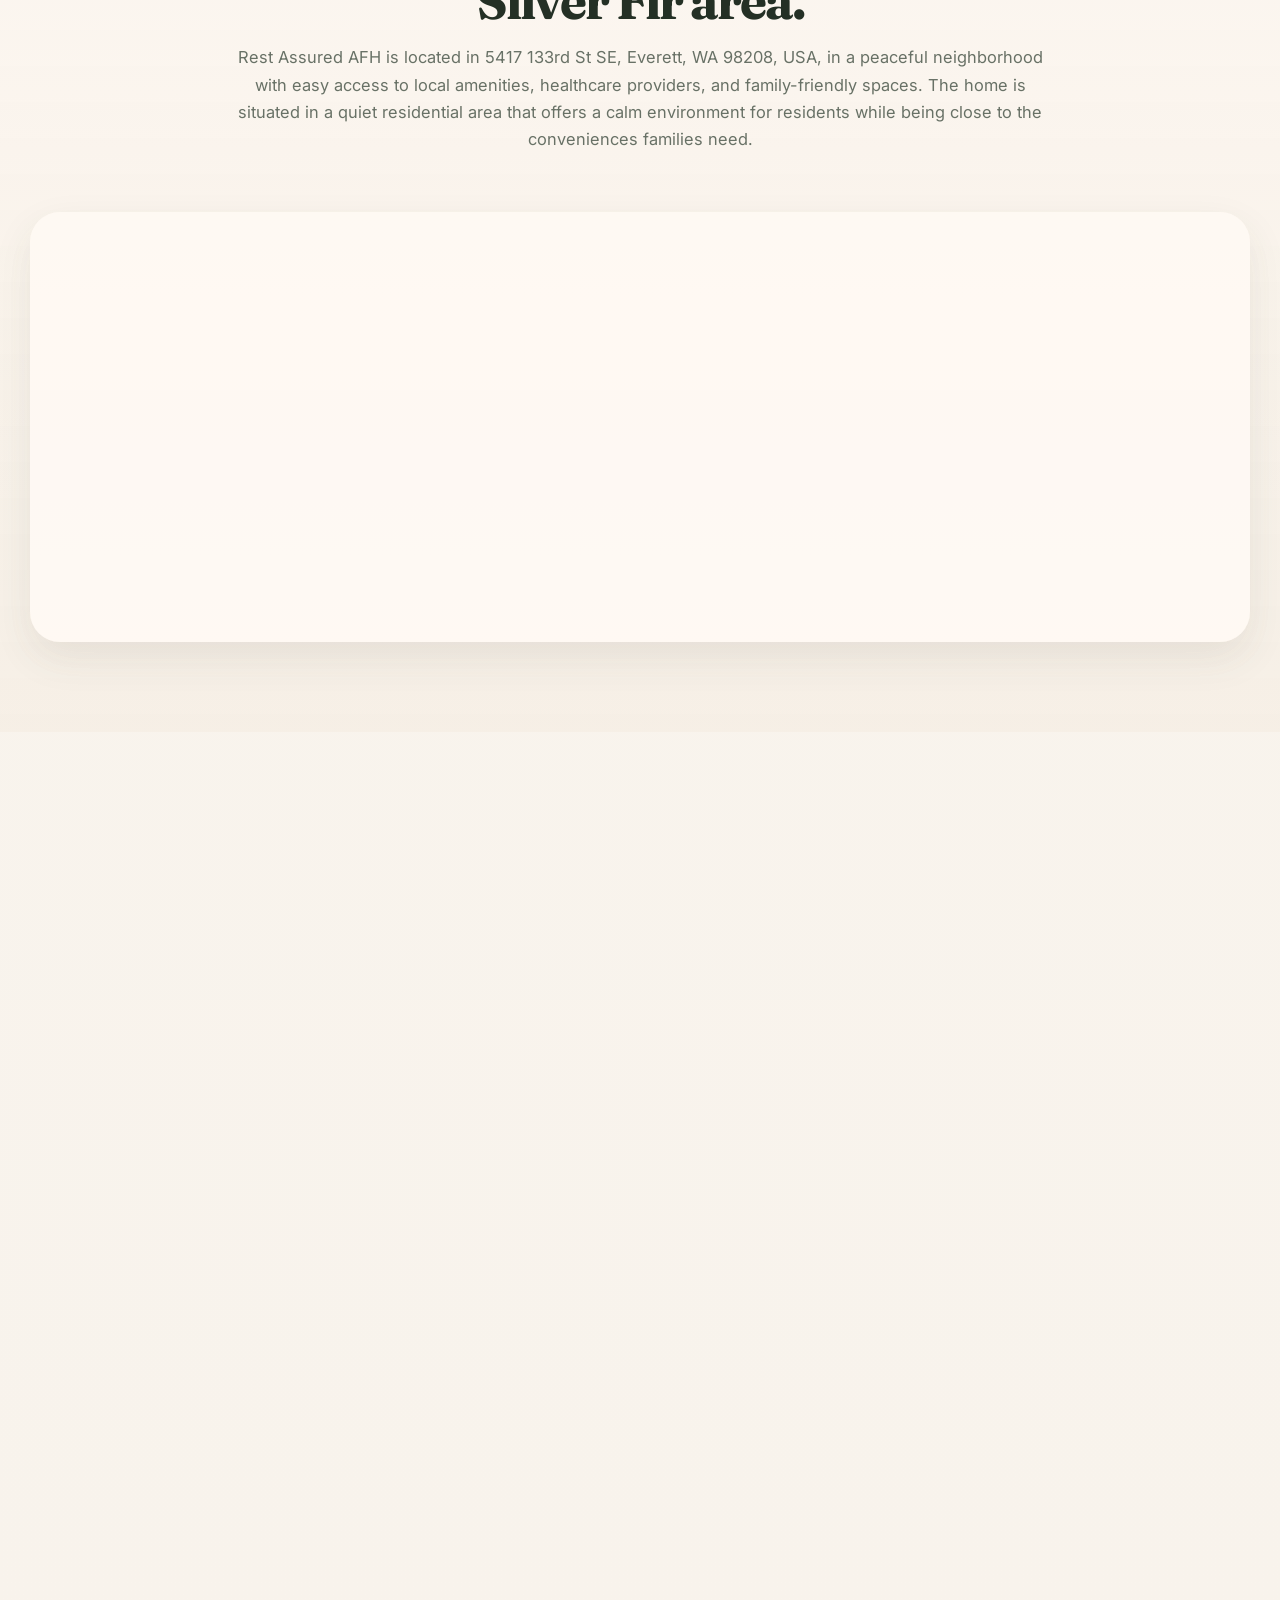
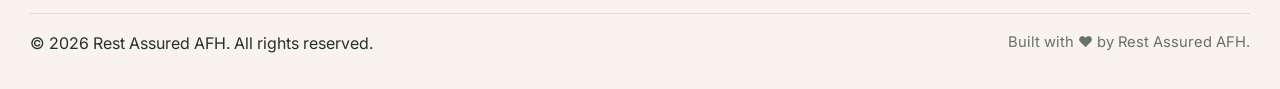
==== commit 2a5e29ea: "fix: added backgroundless logo and owners profile photo" ====
--- a/index.html
+++ b/index.html
@@ -25,7 +25,12 @@
         rel="stylesheet"
       />
     </noscript>
-    <link href="assets/favicon-rest-assured.png" rel="icon" type="image/png" />
+    <link
+      href="assets/logo/favicon-rest-assured-afh.png"
+      sizes="64x64"
+      rel="icon"
+      type="image/png"
+    />
     <link href="style.css" rel="stylesheet" />
     <link href="https://restassuredafh.com/" rel="canonical" />
     <meta content="index, follow" name="robots" />
@@ -314,7 +319,8 @@
             <div class="owner-visual-glow"></div>
 
             <img
-              src="assets/logo-v23-emblem-display.webp"
+              src="assets/eden-tesfay-portrait.jpeg"
+              height="700"
               alt=""
               class="owner-emblem"
               loading="lazy"
--- a/style.css
+++ b/style.css
@@ -1155,14 +1155,16 @@
 
 .owner-emblem {
   position: relative;
+  border-radius: 30px;
   z-index: 1;
-  width: min(190px, 58%);
+  /* width: min(190px, 58%); */
   height: auto;
   filter: drop-shadow(0 20px 34px rgba(54, 55, 41, 0.16));
 }
 
 .owner-stat-card {
-  position: absolute;
+  /* position: absolute; */
+  margin-top: 1.2rem;
   left: 1.2rem;
   right: 1.2rem;
   bottom: 1.2rem;
@@ -1277,10 +1279,6 @@
 
   .owner-visual-card {
     min-height: 260px;
-  }
-
-  .owner-emblem {
-    width: min(170px, 62%);
   }
 
   .owner-highlights {
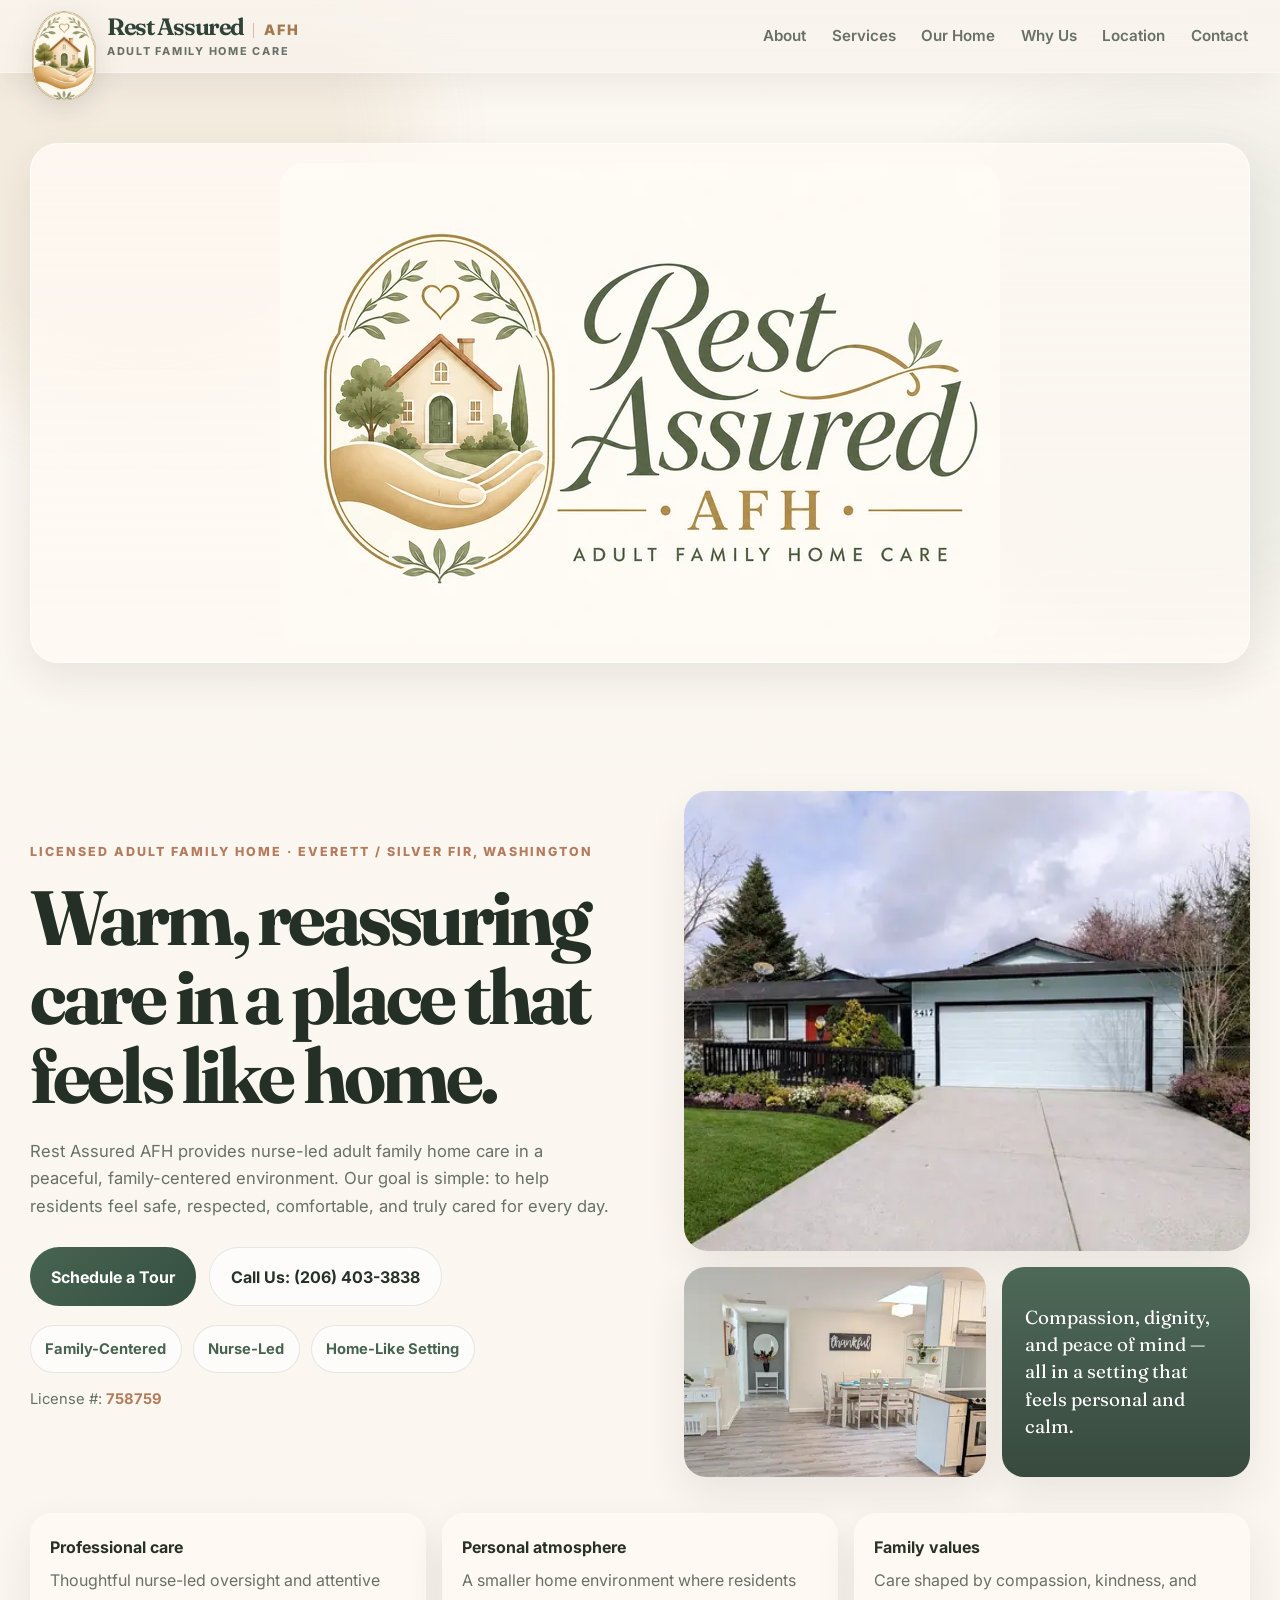
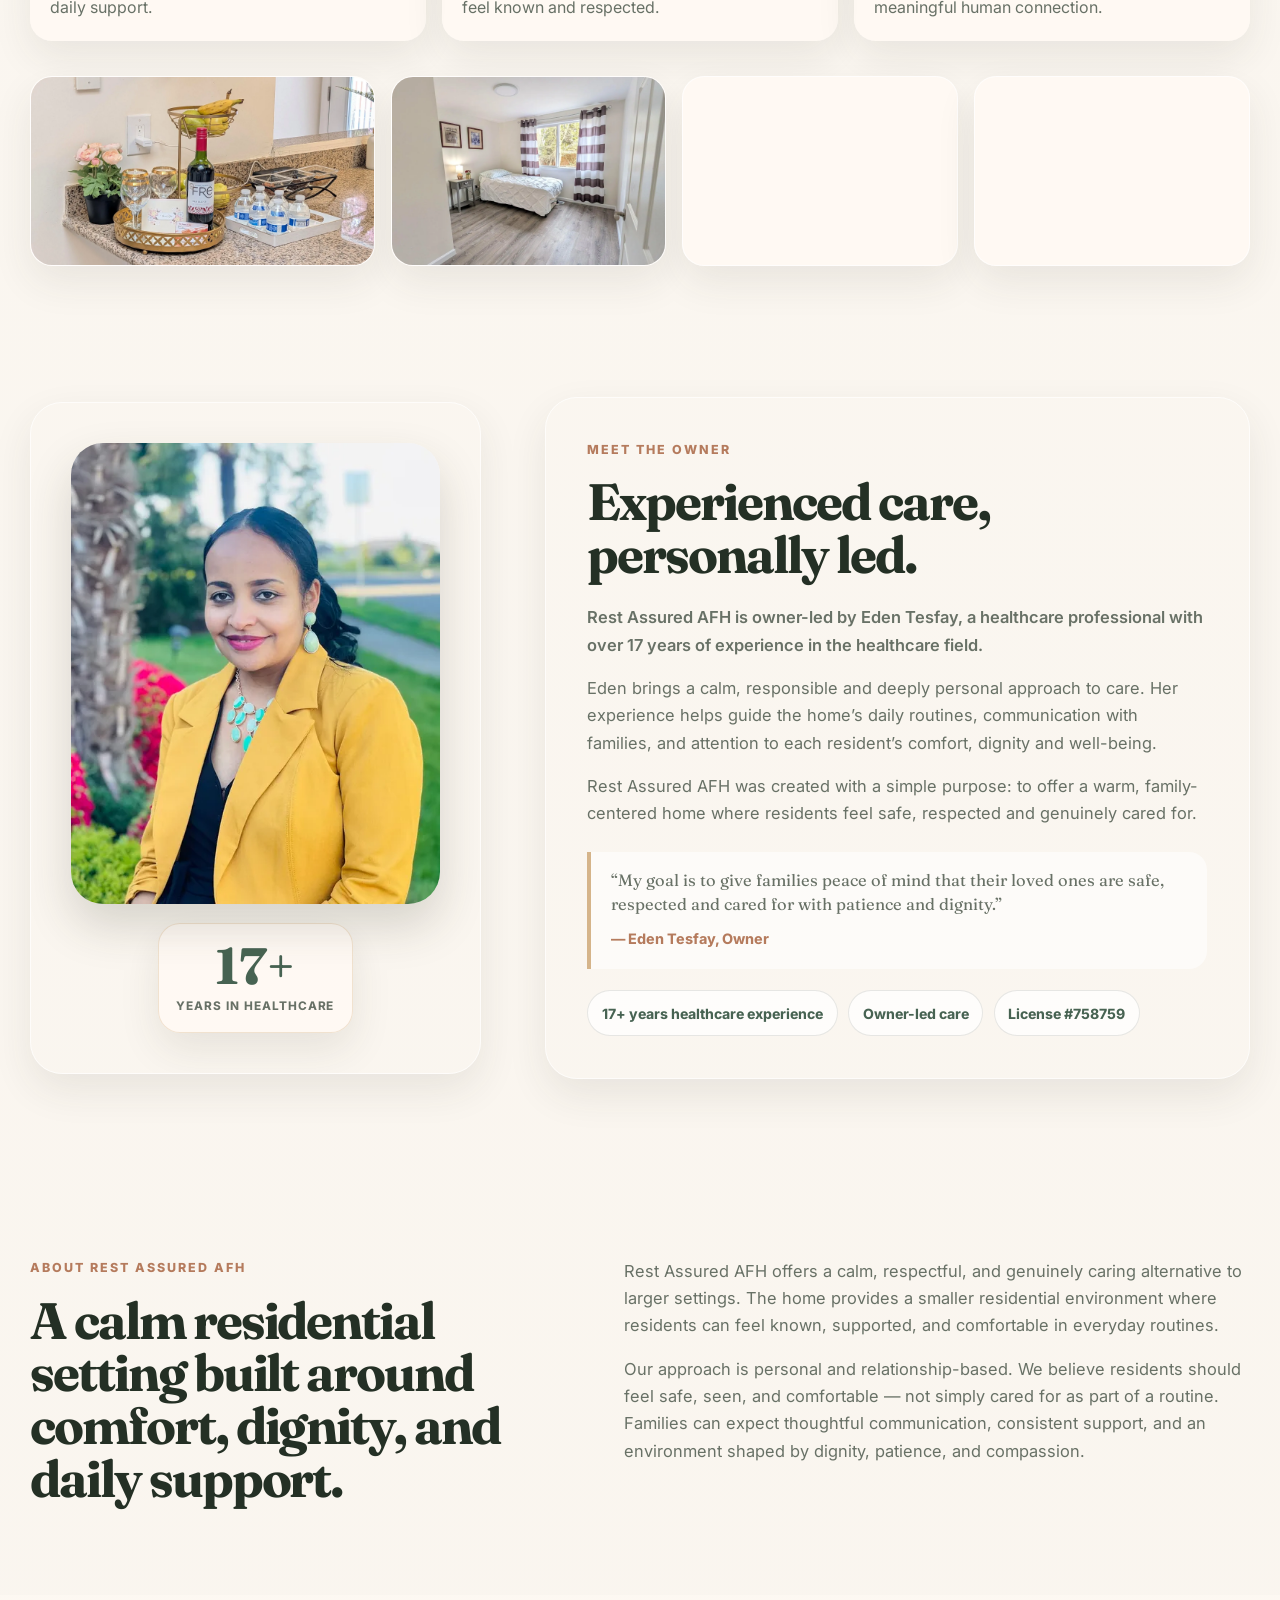
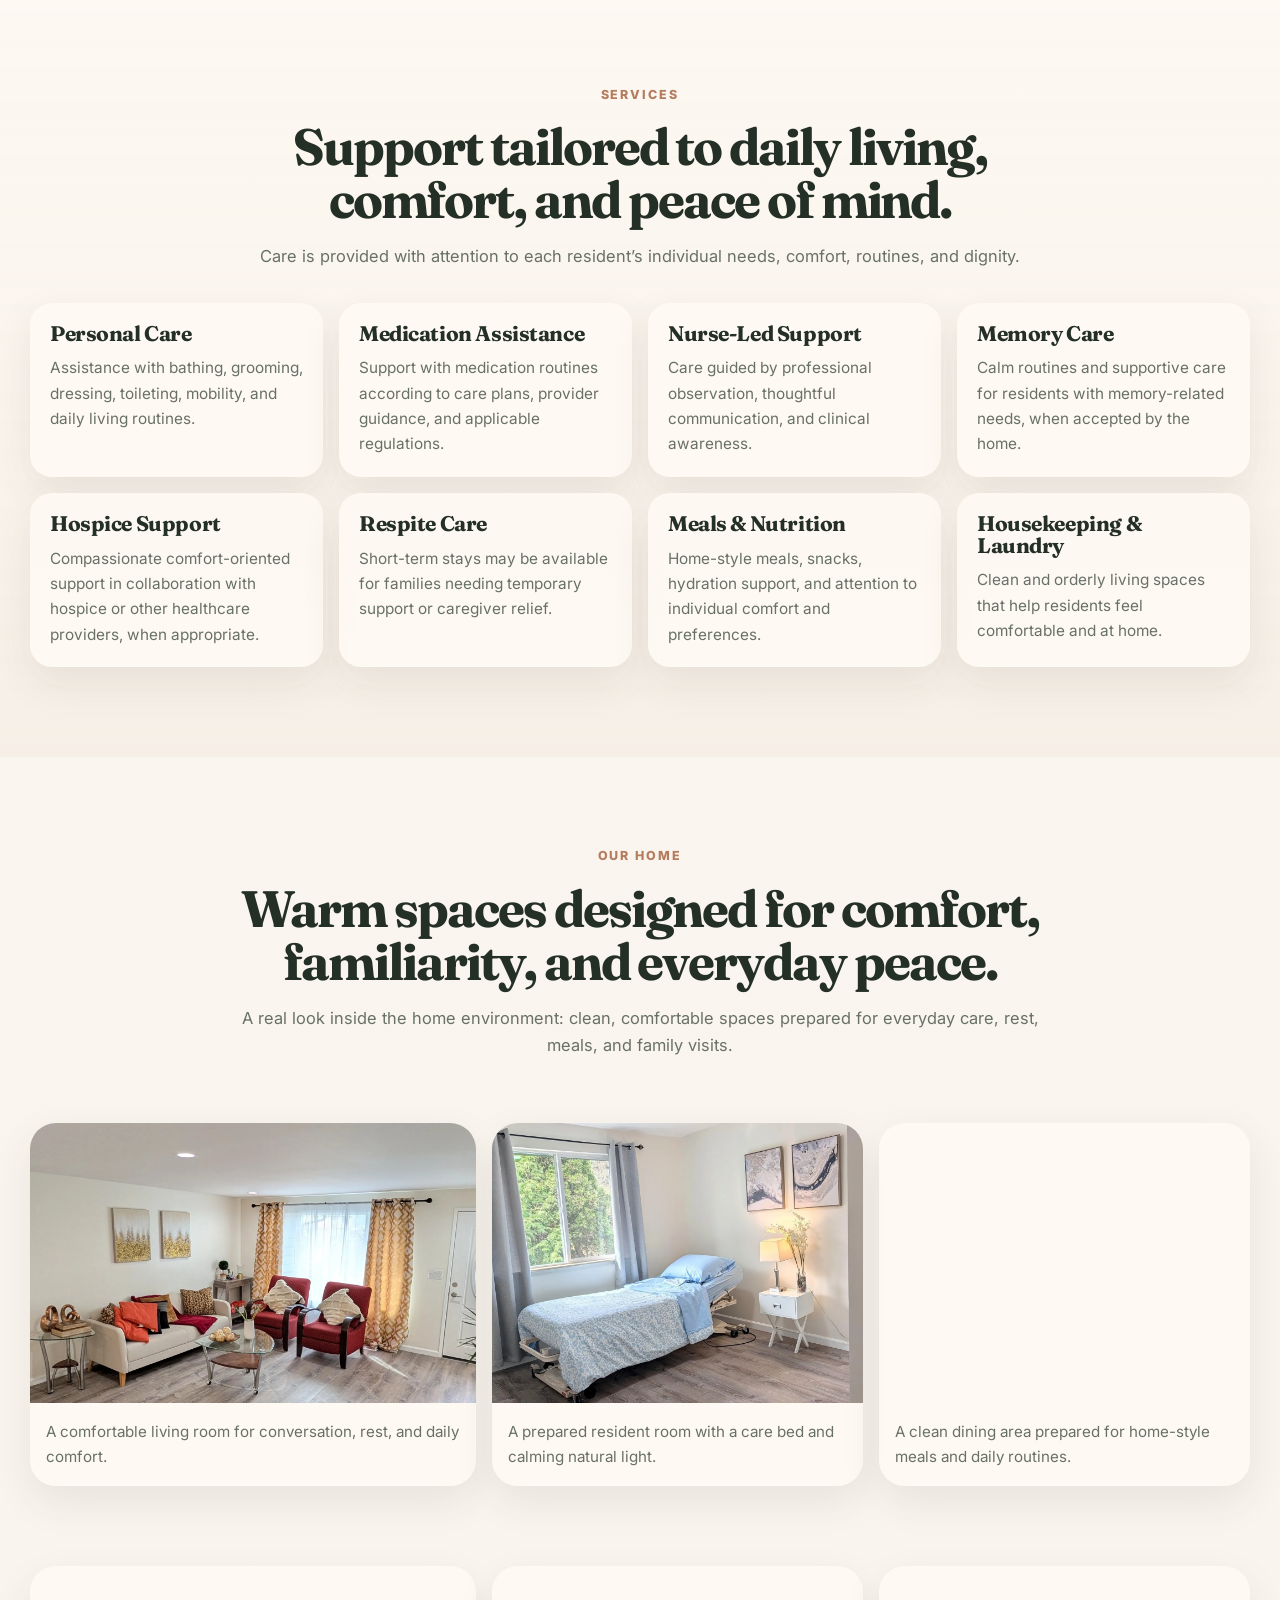
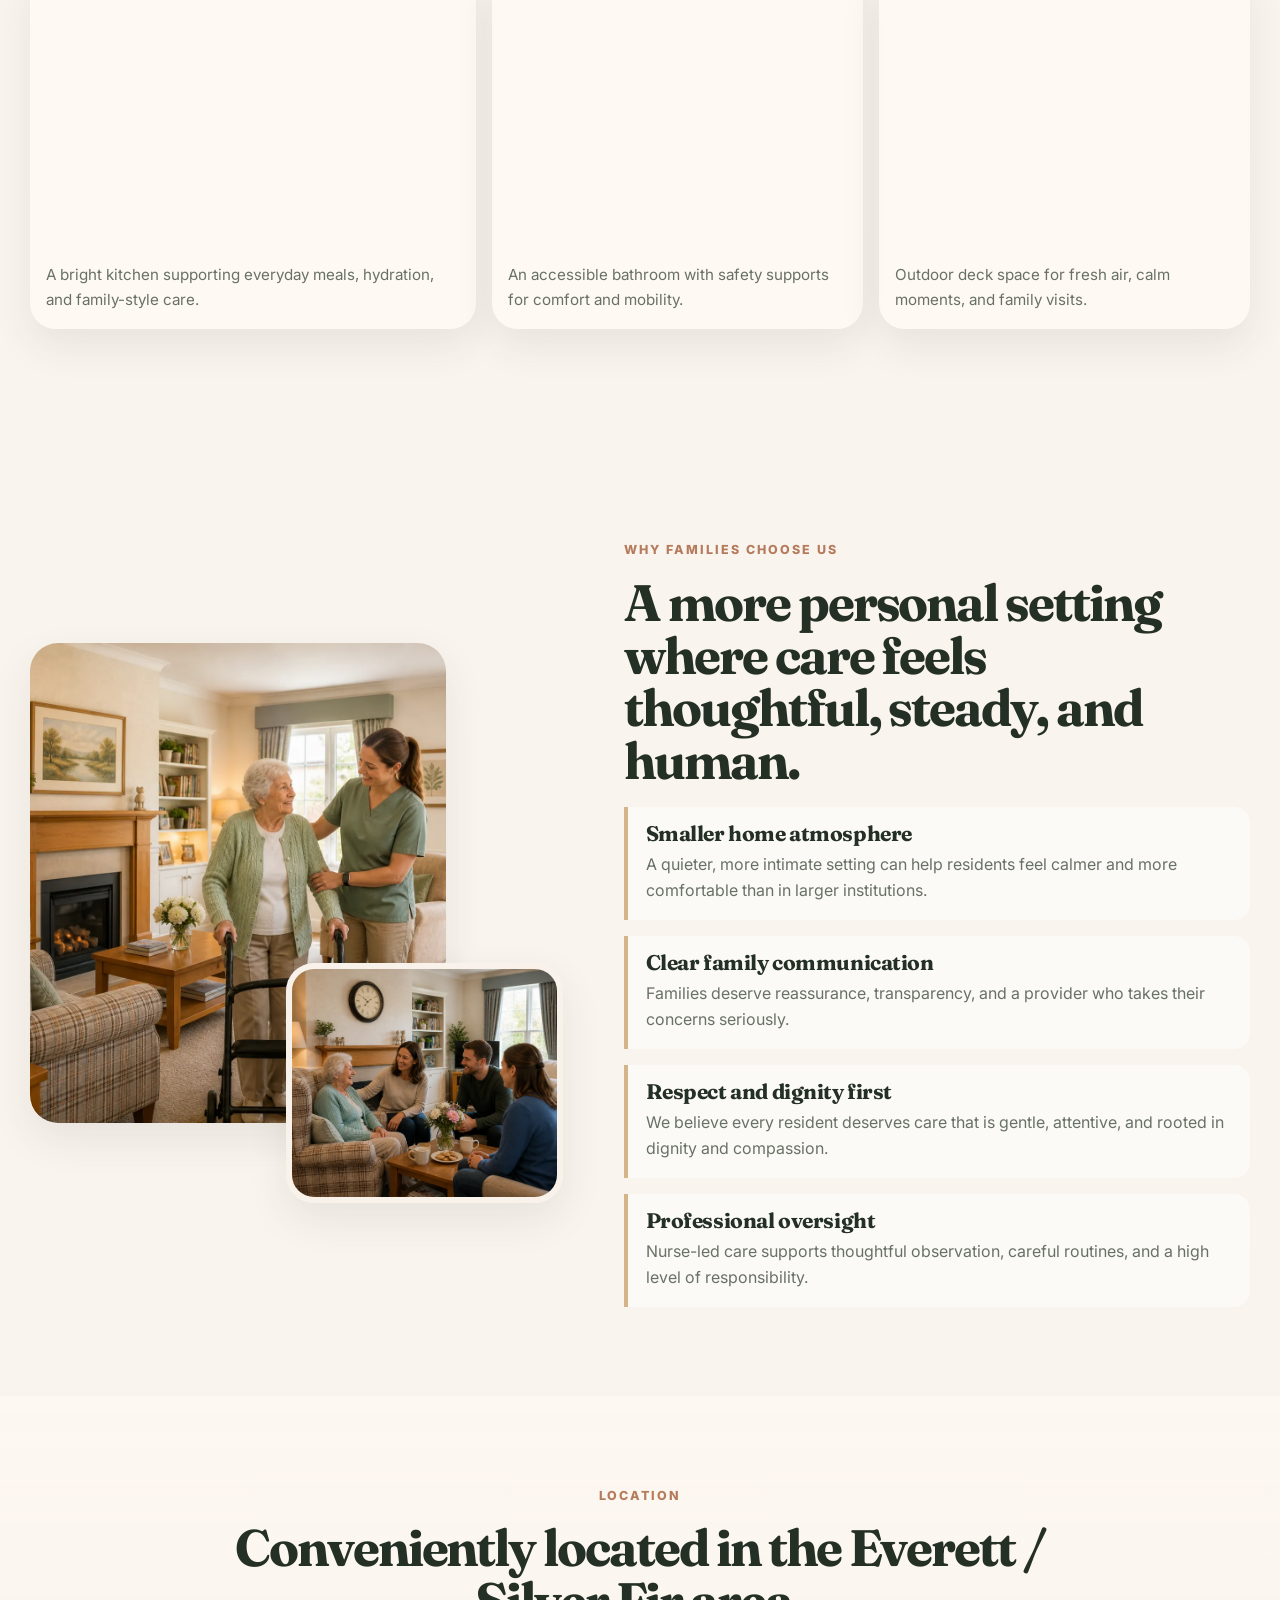
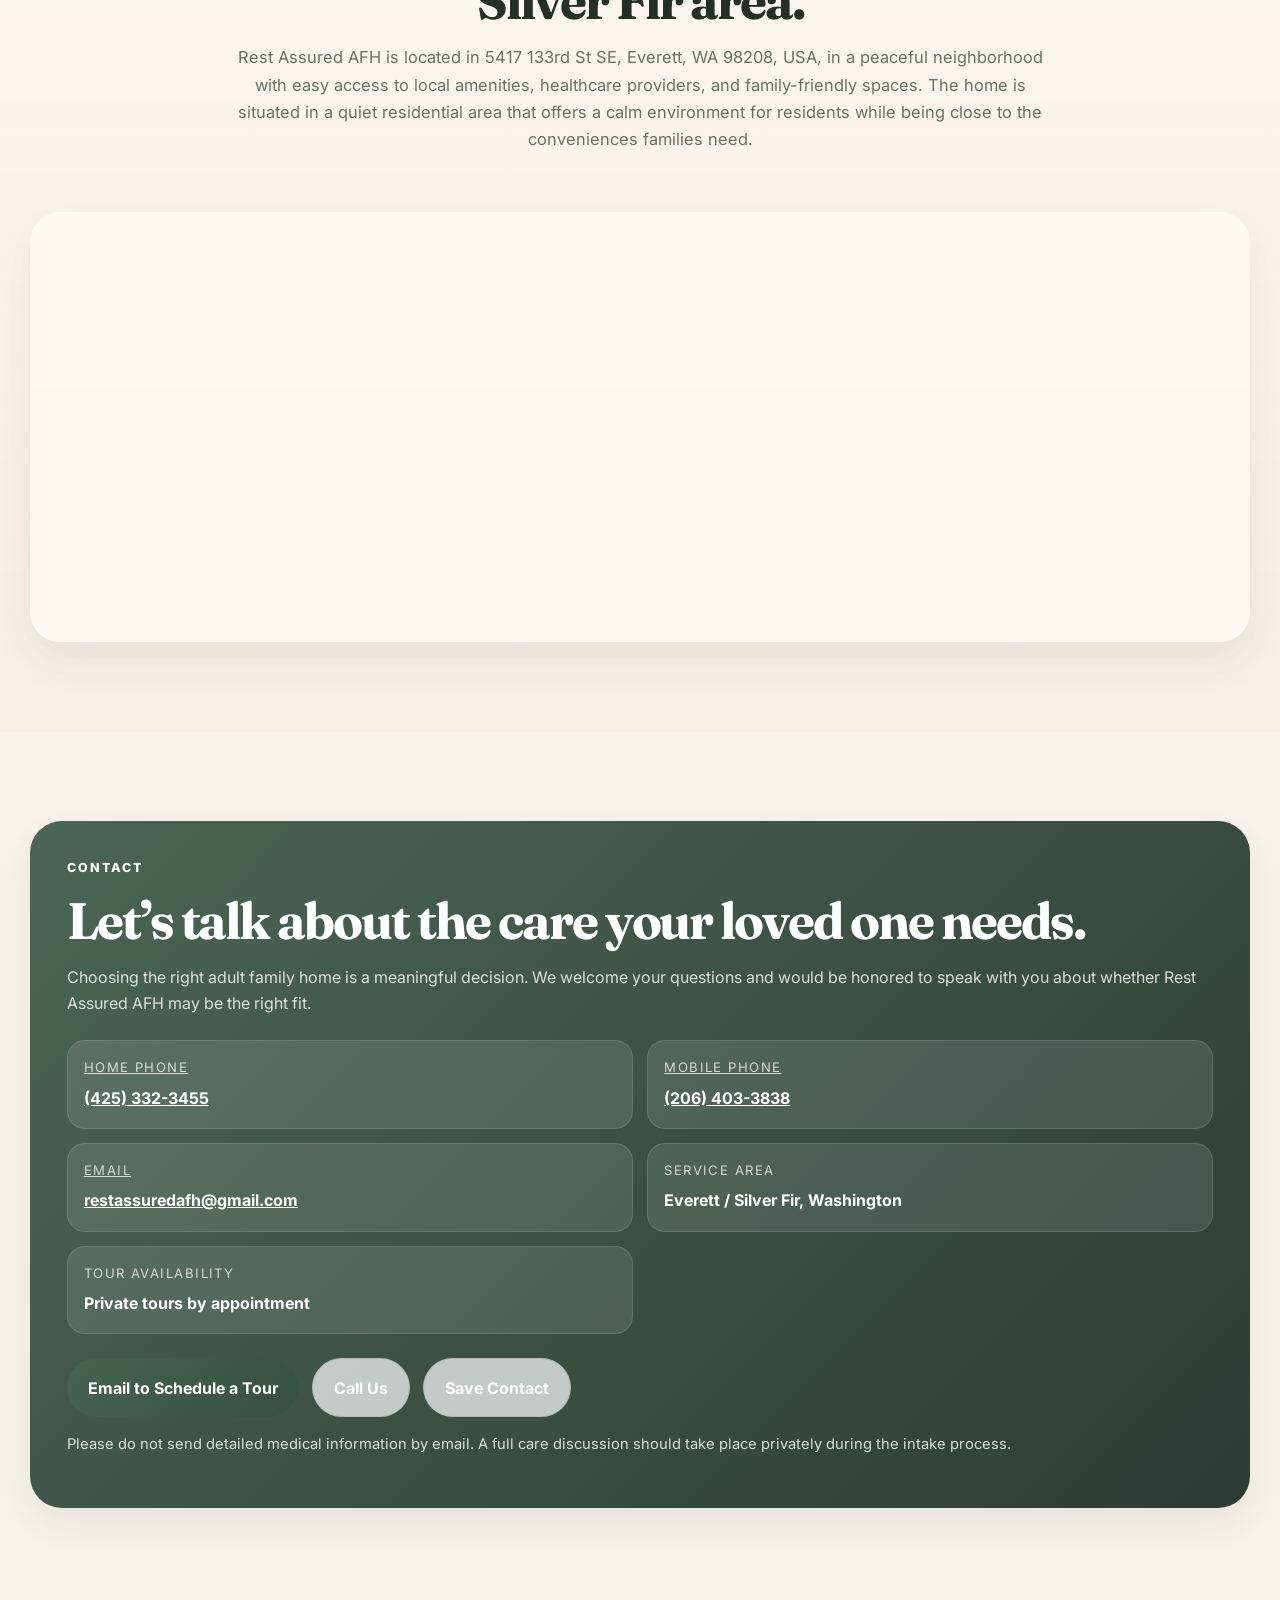
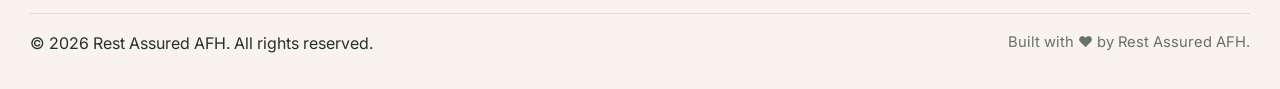
==== commit 64ca0f85: "fix: fixed logo and owner image sizes for performance" ====
--- a/index.html
+++ b/index.html
@@ -26,10 +26,15 @@
       />
     </noscript>
     <link
-      href="assets/logo/favicon-rest-assured-afh.png"
-      sizes="64x64"
       rel="icon"
       type="image/png"
+      sizes="32x32"
+      href="assets/favicon-32x32.png"
+    />
+    <link
+      rel="apple-touch-icon"
+      sizes="180x180"
+      href="assets/apple-touch-icon.png"
     />
     <link href="style.css" rel="stylesheet" />
     <link href="https://restassuredafh.com/" rel="canonical" />
@@ -111,7 +116,7 @@
               decoding="async"
               height="253"
               loading="eager"
-              src="assets/logo-v23-emblem-display.webp"
+              src="assets/logo/generated/rest-assured-emblem-header.webp"
               width="180"
             />
           </span>
@@ -318,14 +323,21 @@
           <div class="owner-visual-card" aria-hidden="true">
             <div class="owner-visual-glow"></div>
 
-            <img
-              src="assets/eden-tesfay-portrait.jpeg"
-              height="700"
-              alt=""
-              class="owner-emblem"
-              loading="lazy"
-              decoding="async"
-            />
+            <picture>
+              <source
+                srcset="assets/owner/generated/eden-tesfay-owner-640.webp"
+                type="image/webp"
+              />
+              <img
+                src="assets/owner/generated/eden-tesfay-owner-640.webp"
+                alt="Eden Tesfay, owner of Rest Assured AFH"
+                class="owner-portrait"
+                width="640"
+                height="auto"
+                loading="lazy"
+                decoding="async"
+              />
+            </picture>
 
             <div class="owner-stat-card">
               <strong>17+</strong>
--- a/style.css
+++ b/style.css
@@ -814,10 +814,9 @@
 
 .brand-mark-v22 img {
   width: 100%;
-  height: 100%;
-  border-radius: 10vw;
+  height: auto;
+  border-radius: 0;
   object-fit: contain;
-  filter: drop-shadow(0 8px 12px rgba(54, 55, 41, 0.1));
 }
 
 .brand-wordmark-v22 {
@@ -1121,12 +1120,8 @@
 
 .owner-visual-card,
 .owner-content-card {
-  border-radius: 30px;
-  background: linear-gradient(
-    180deg,
-    rgba(255, 250, 244, 0.9),
-    rgba(245, 237, 227, 0.76)
-  );
+  border-radius: 2rem;
+
   border: 1px solid rgba(255, 255, 255, 0.68);
   box-shadow: var(--shadow-md);
 }
@@ -1140,30 +1135,18 @@
   padding: clamp(1.5rem, 4vw, 2.5rem);
 }
 
-.owner-visual-glow {
-  position: absolute;
-  width: 18rem;
-  height: 18rem;
-  border-radius: 999px;
-  background: radial-gradient(
-    circle,
-    rgba(213, 180, 138, 0.36),
-    rgba(121, 149, 127, 0.1) 58%,
-    transparent 72%
-  );
-}
-
-.owner-emblem {
+.owner-portrait {
   position: relative;
-  border-radius: 30px;
   z-index: 1;
-  /* width: min(190px, 58%); */
-  height: auto;
-  filter: drop-shadow(0 20px 34px rgba(54, 55, 41, 0.16));
+
+  aspect-ratio: 4 / 5;
+  object-fit: cover;
+  border-radius: 2rem;
+
+  box-shadow: 0 22px 46px rgba(54, 55, 41, 0.18);
 }
 
 .owner-stat-card {
-  /* position: absolute; */
   margin-top: 1.2rem;
   left: 1.2rem;
   right: 1.2rem;
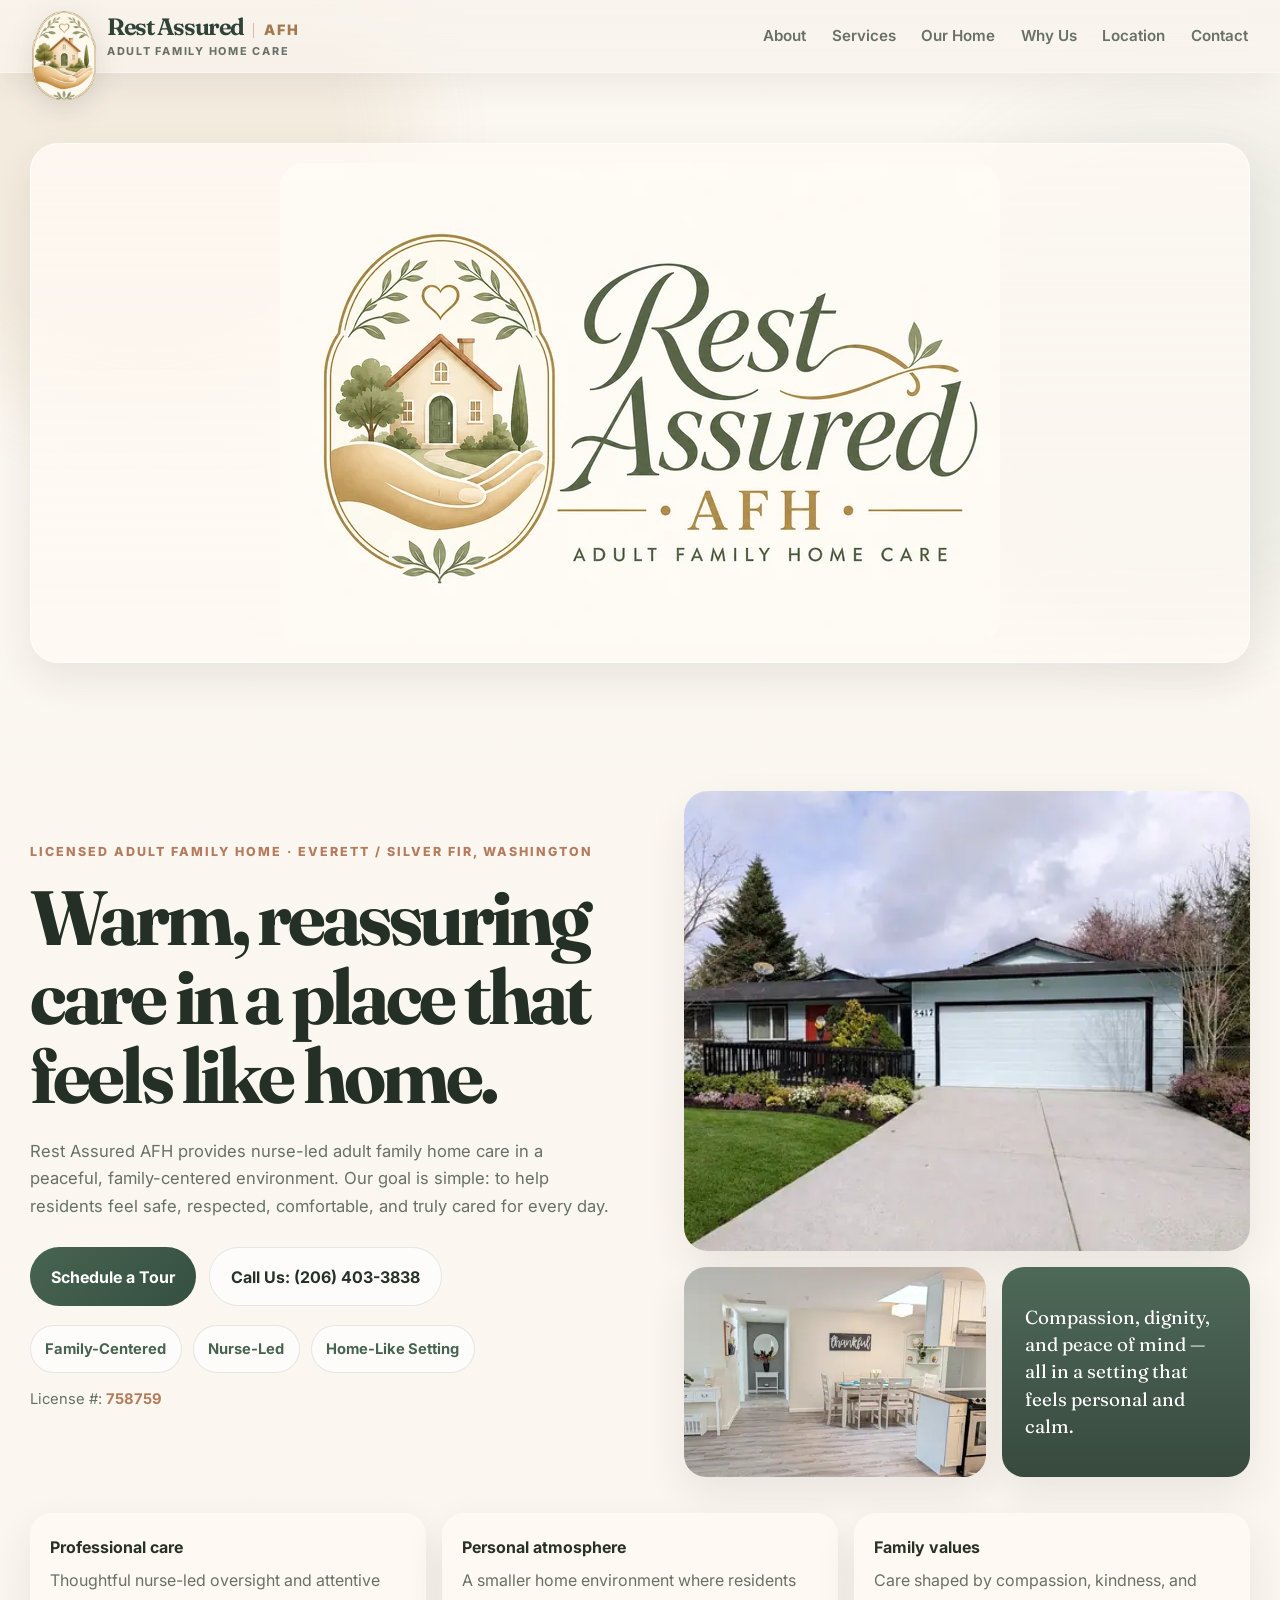
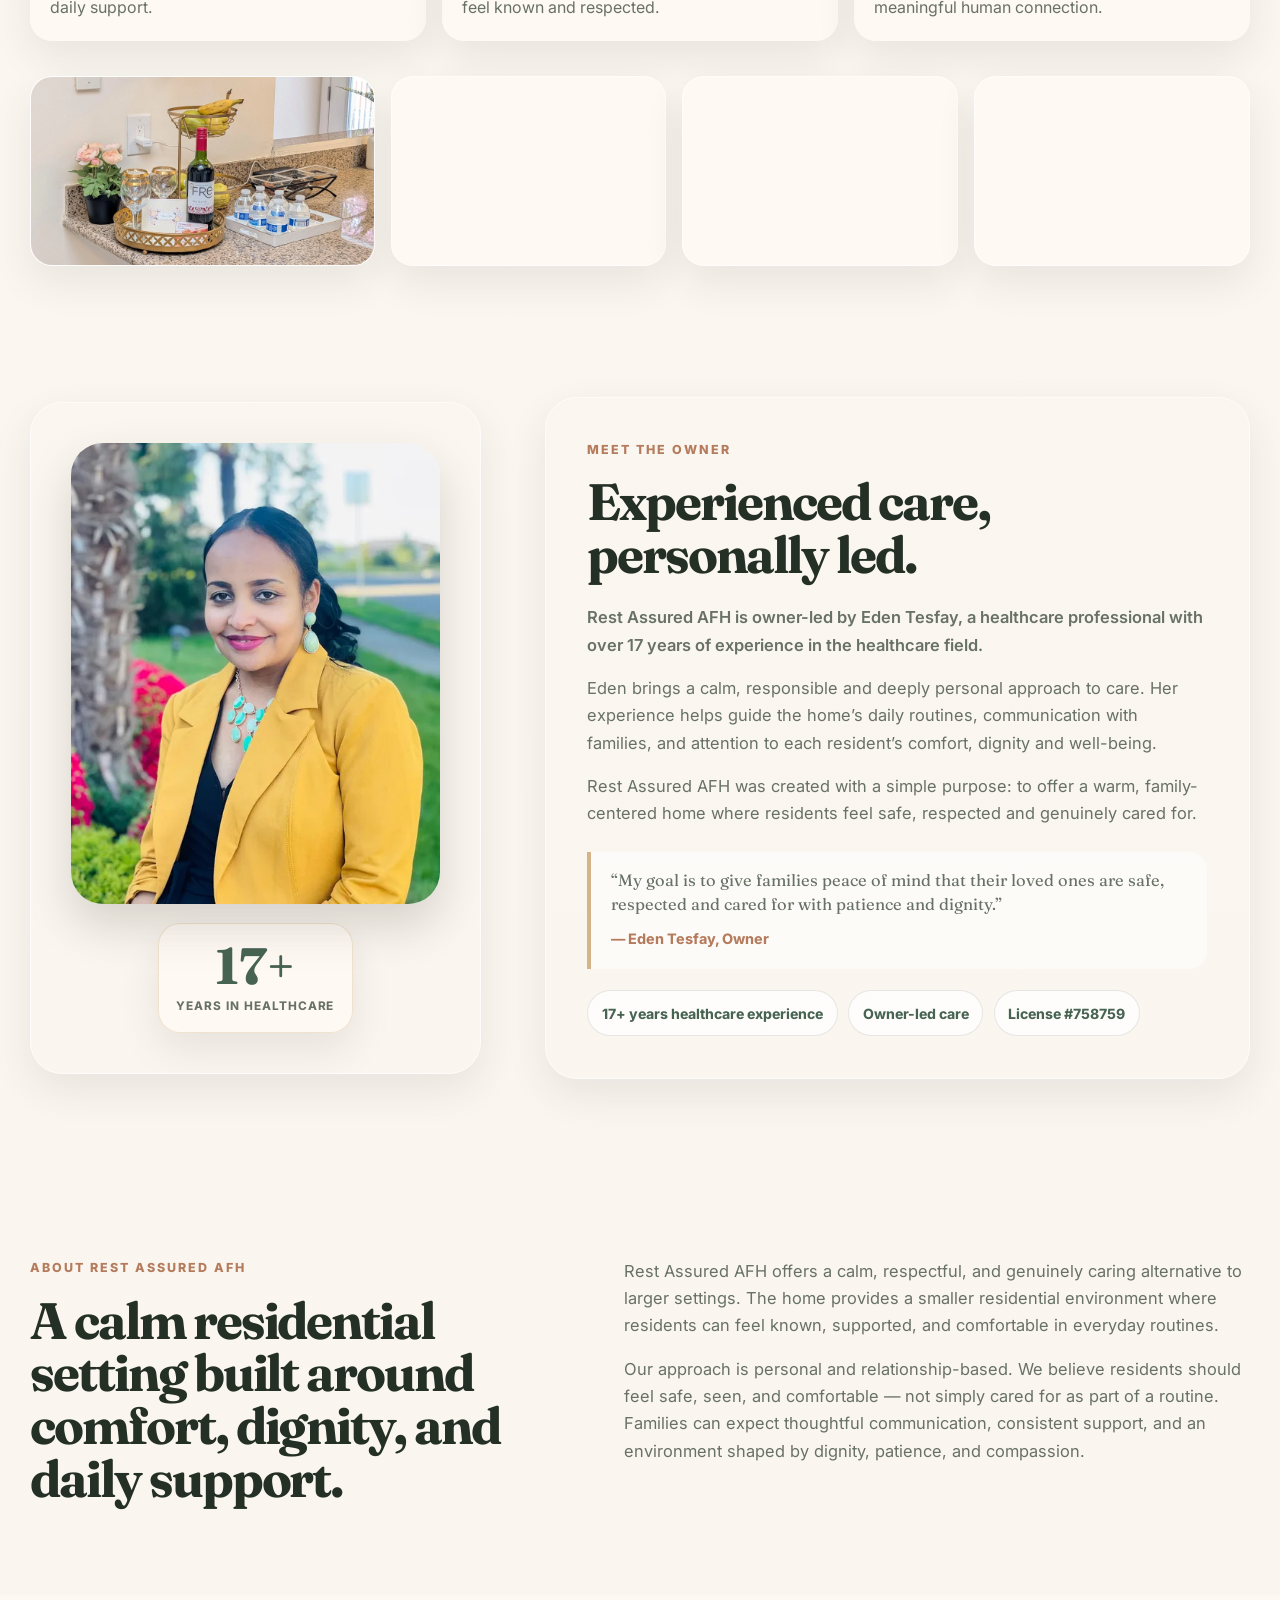
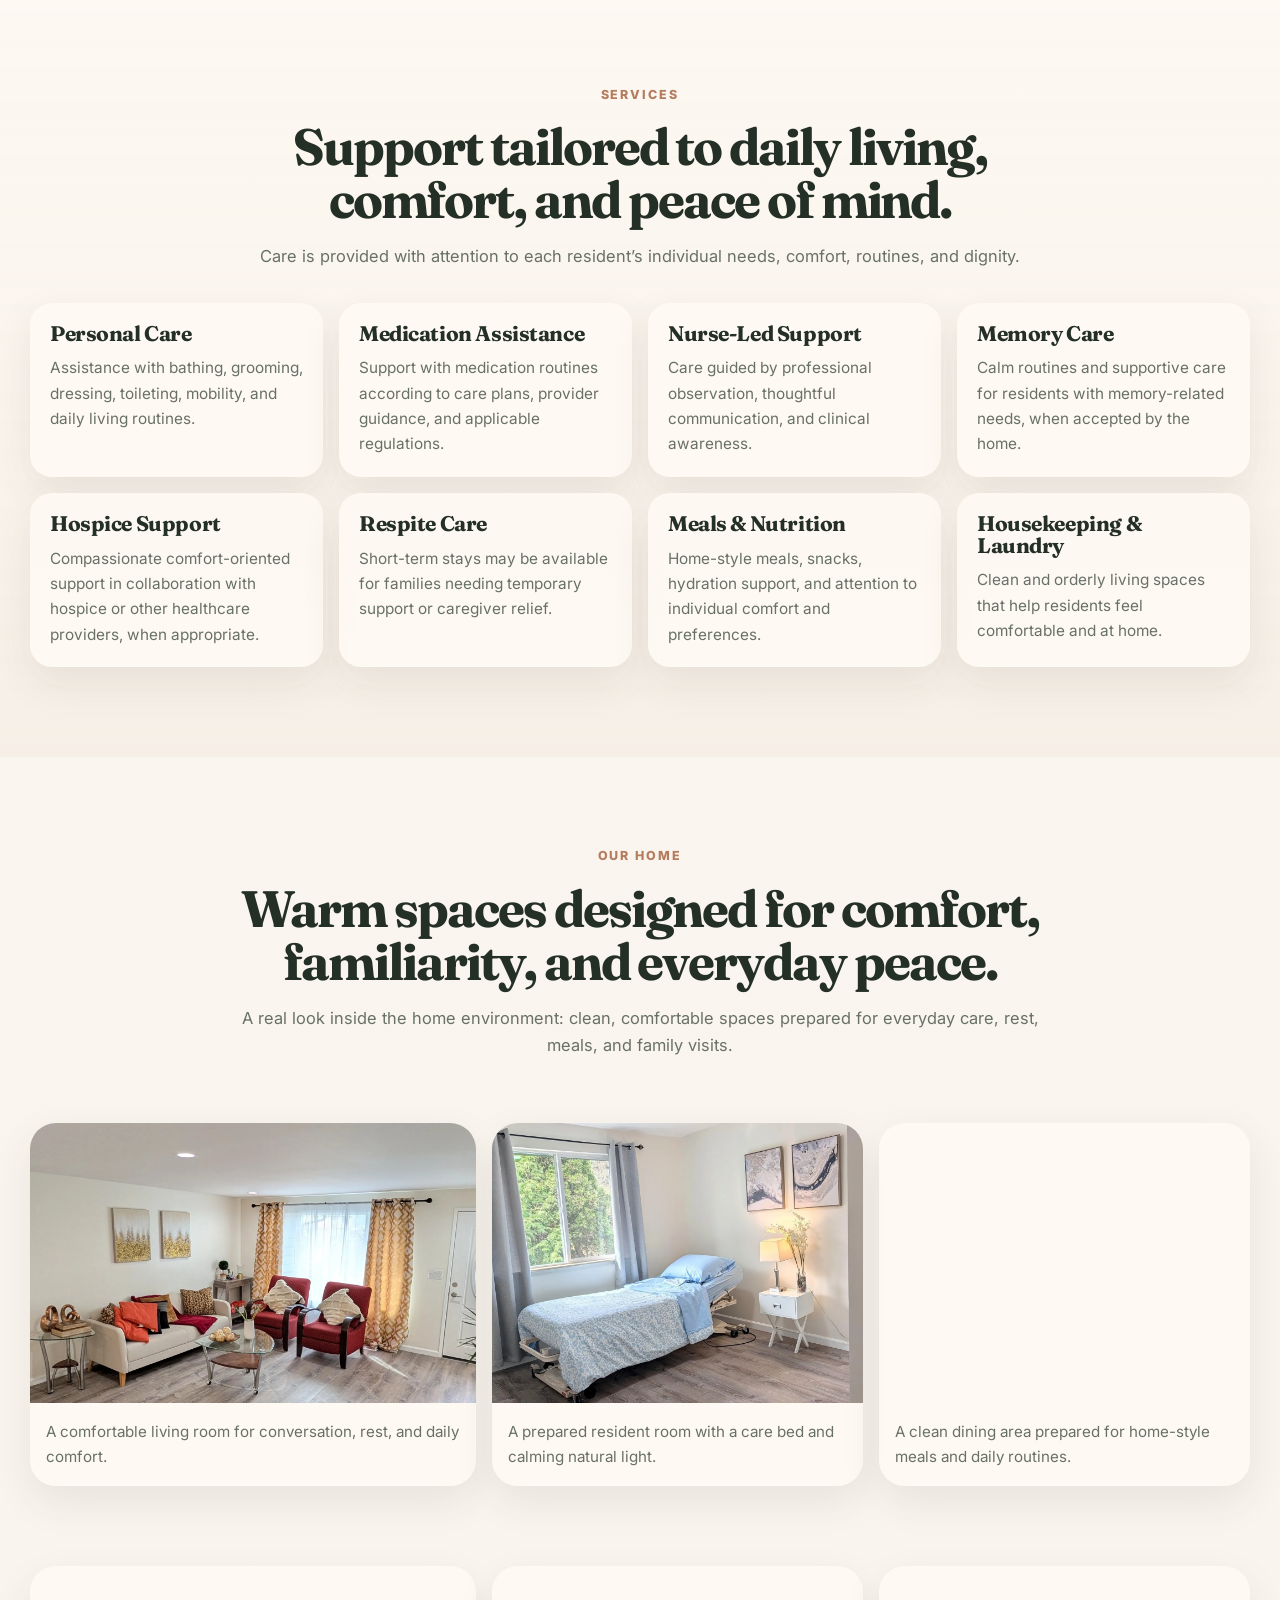
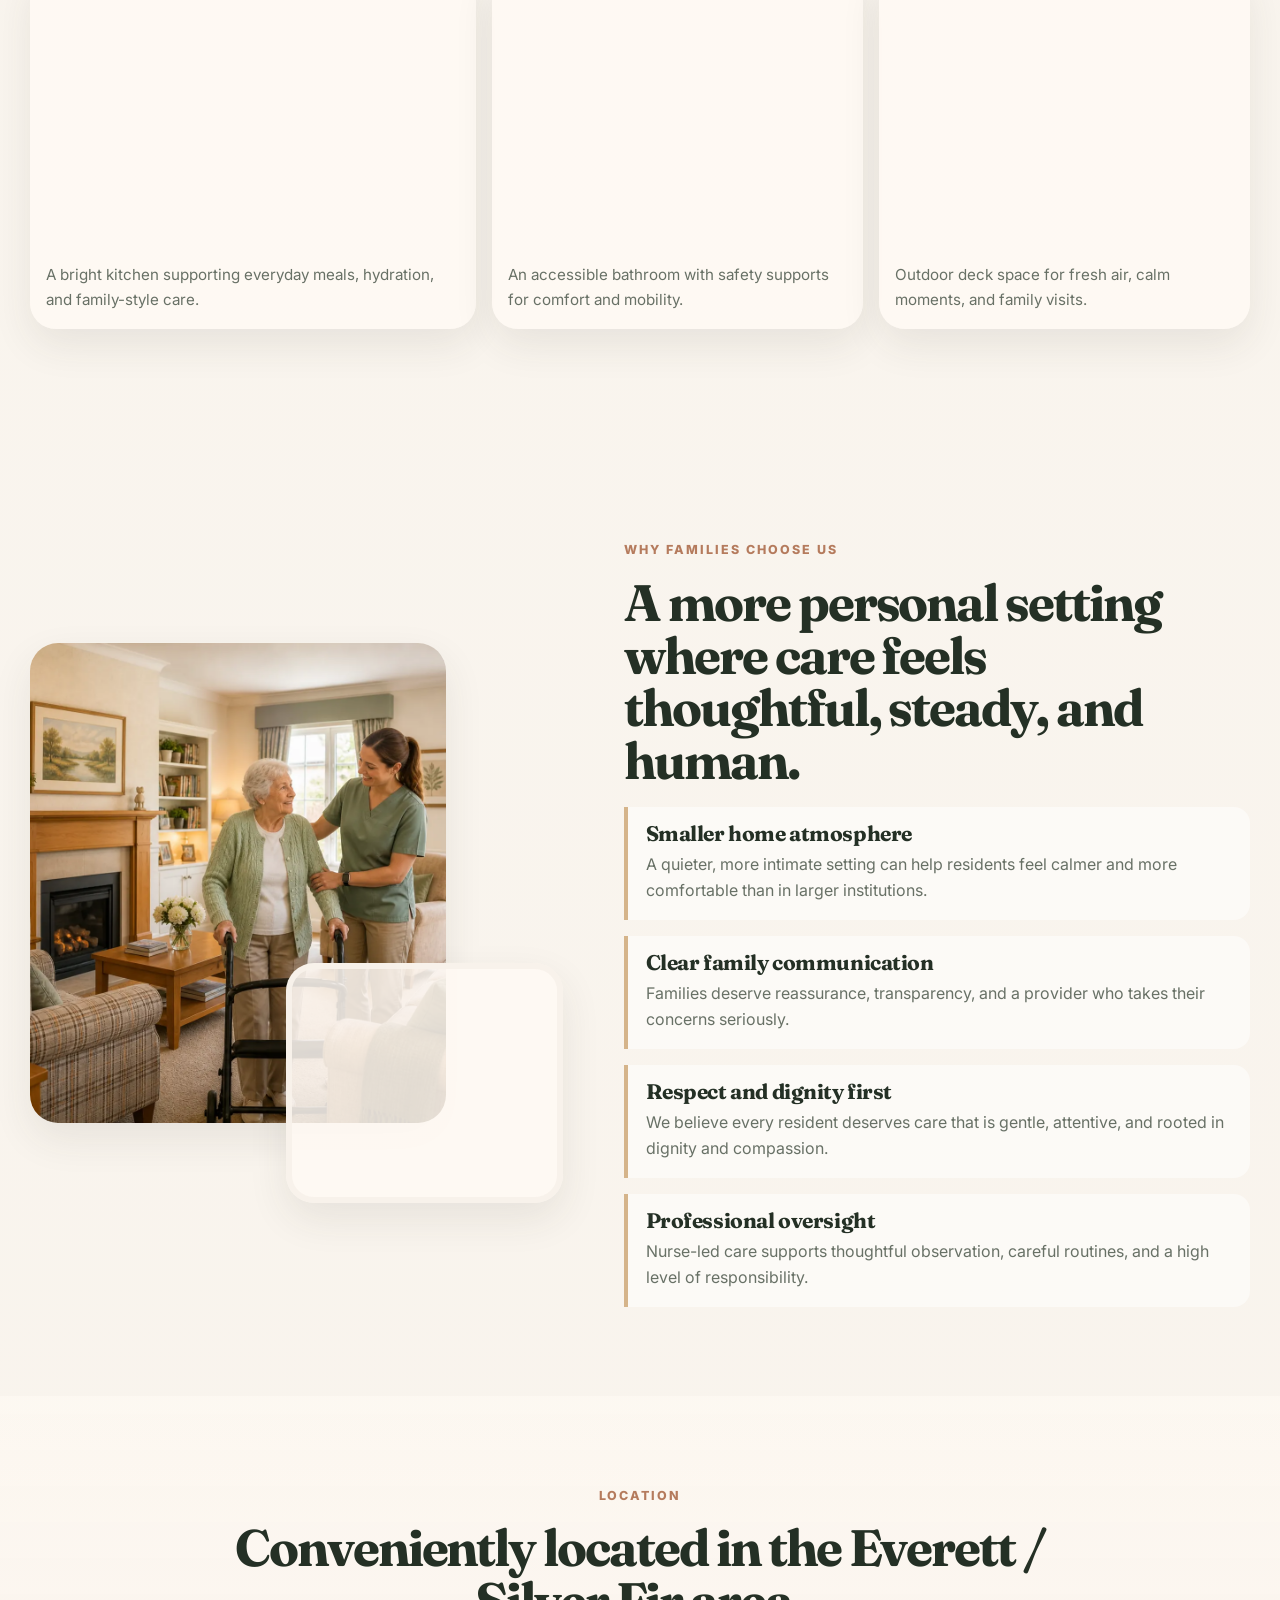
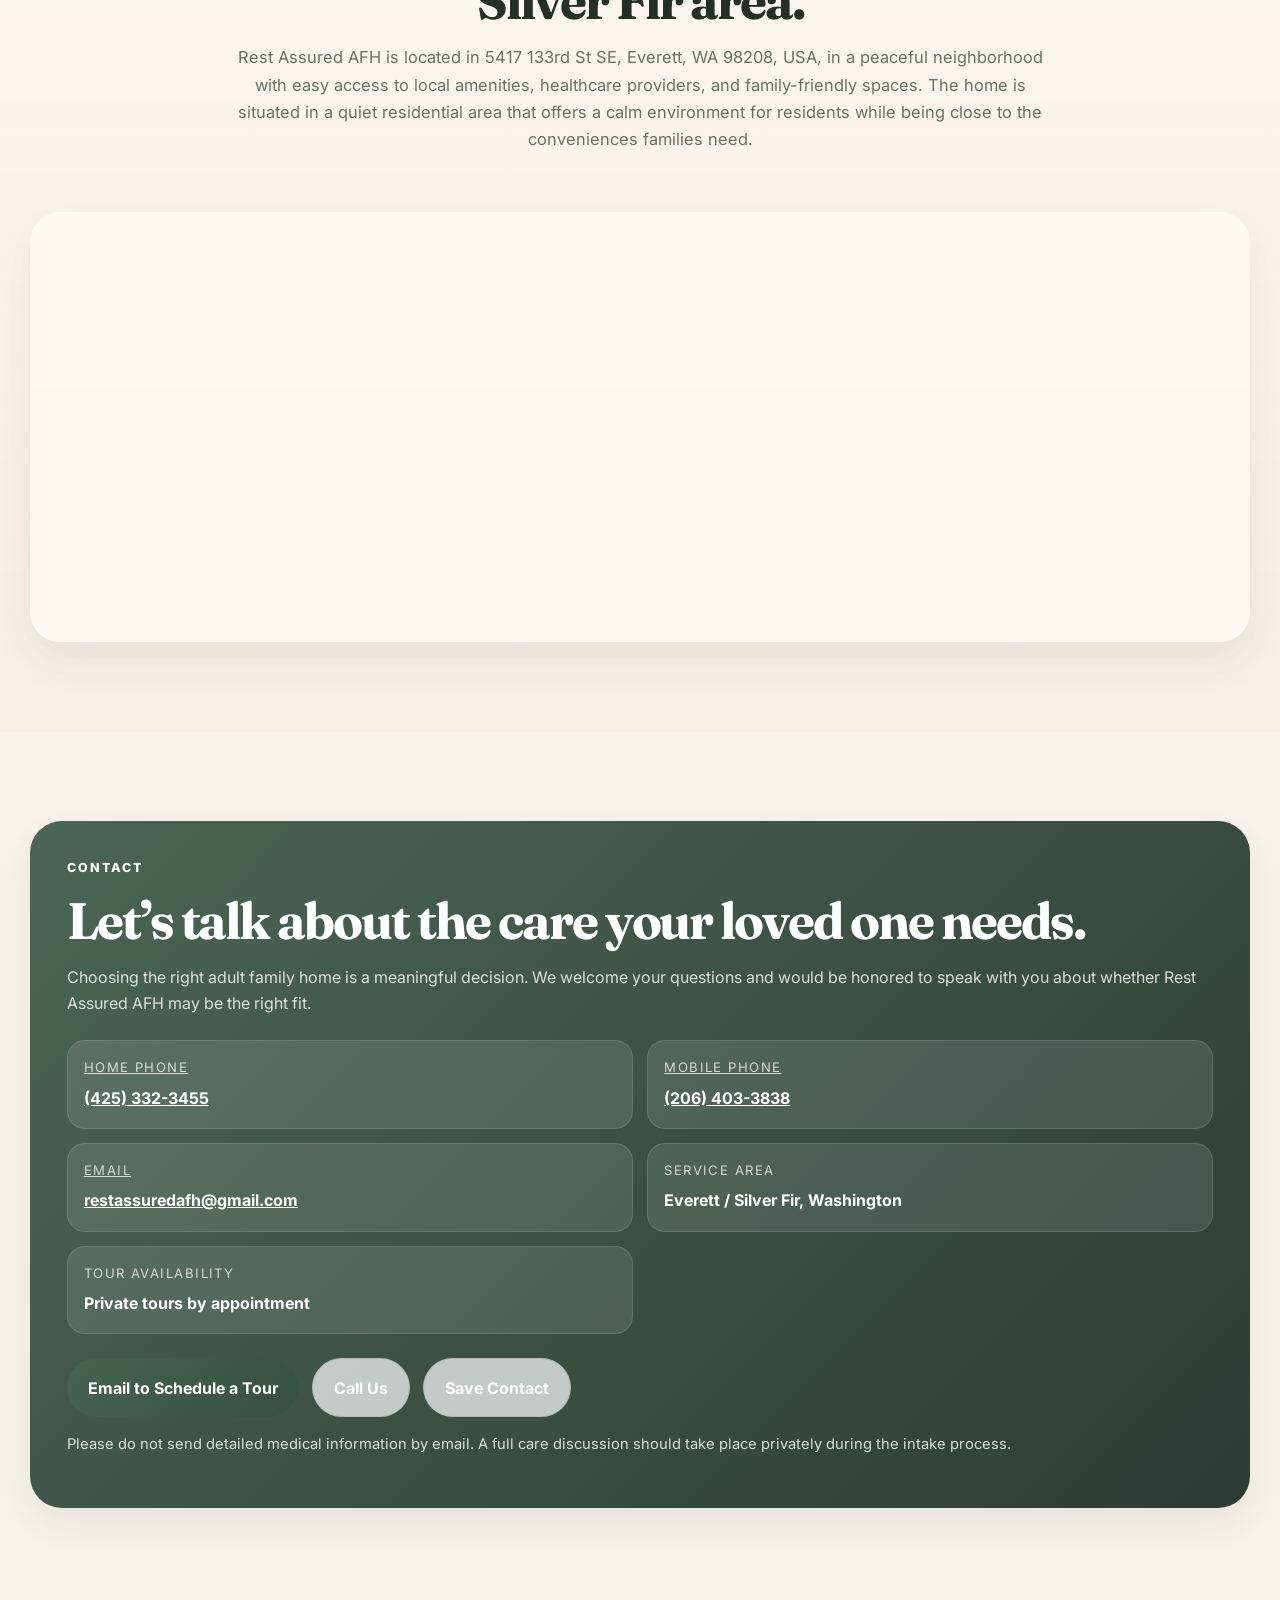
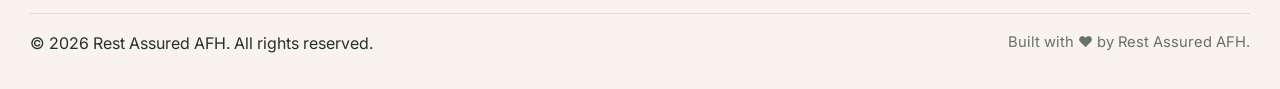
==== commit b28c808a: "hotfix: fixed fetch priority high for hero" ====
--- a/index.html
+++ b/index.html
@@ -156,6 +156,7 @@
               alt="Rest Assured AFH Adult Family Home Care logo"
               decoding="async"
               height="480"
+              fetchpriority="high"
               loading="eager"
               src="assets/logo-v23-full-display.webp"
               width="720"
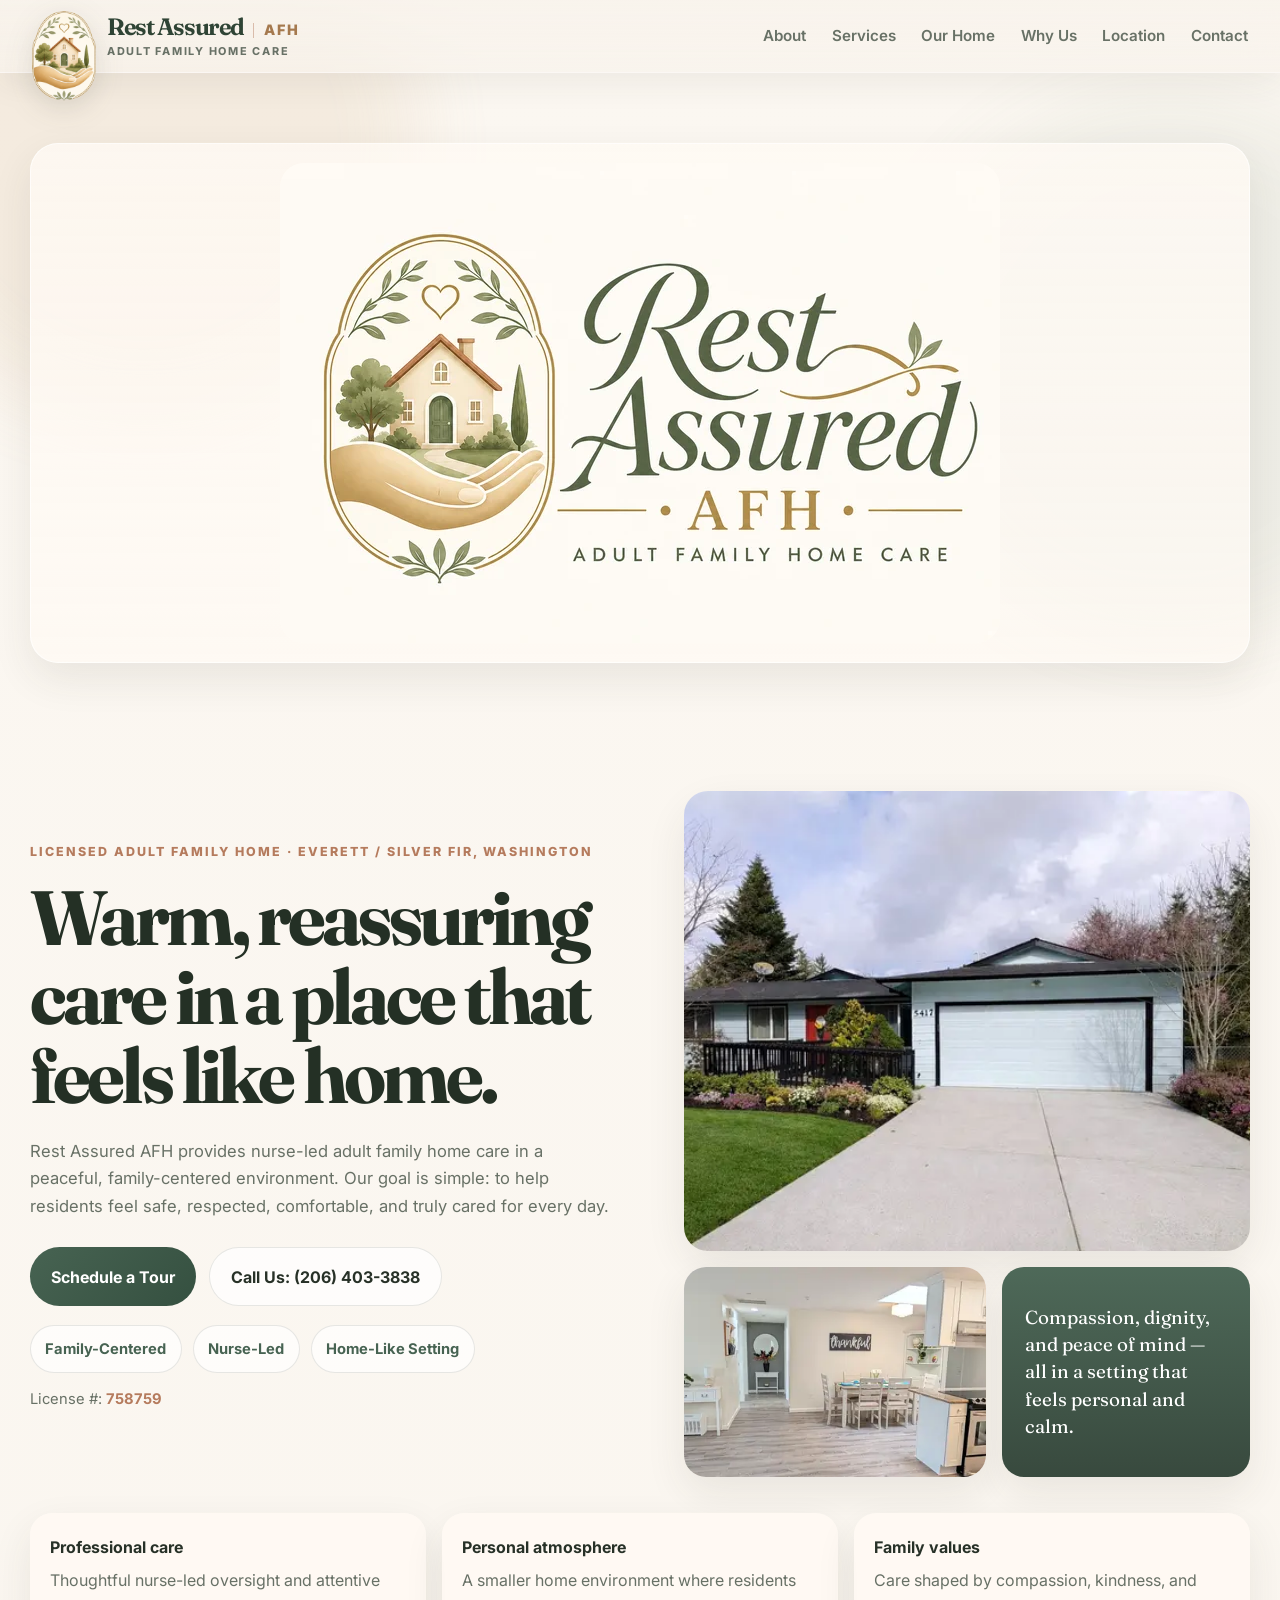
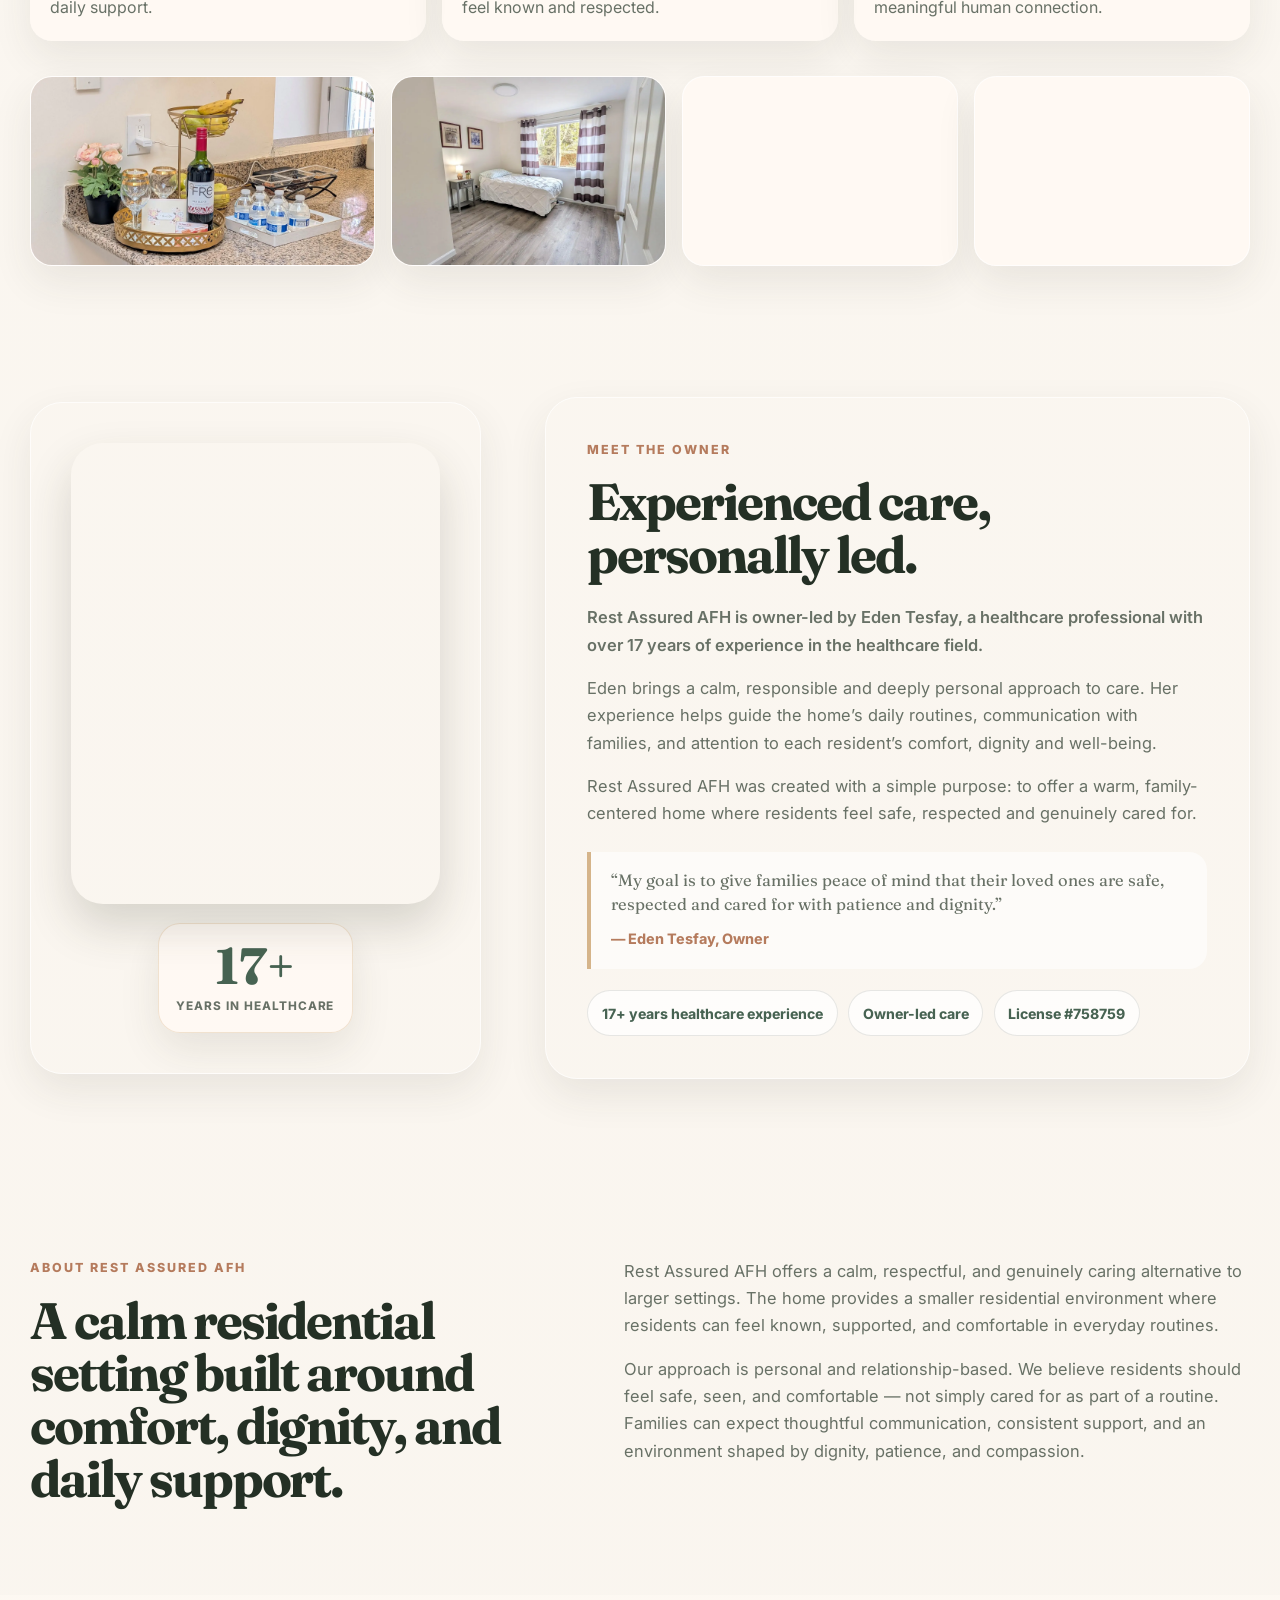
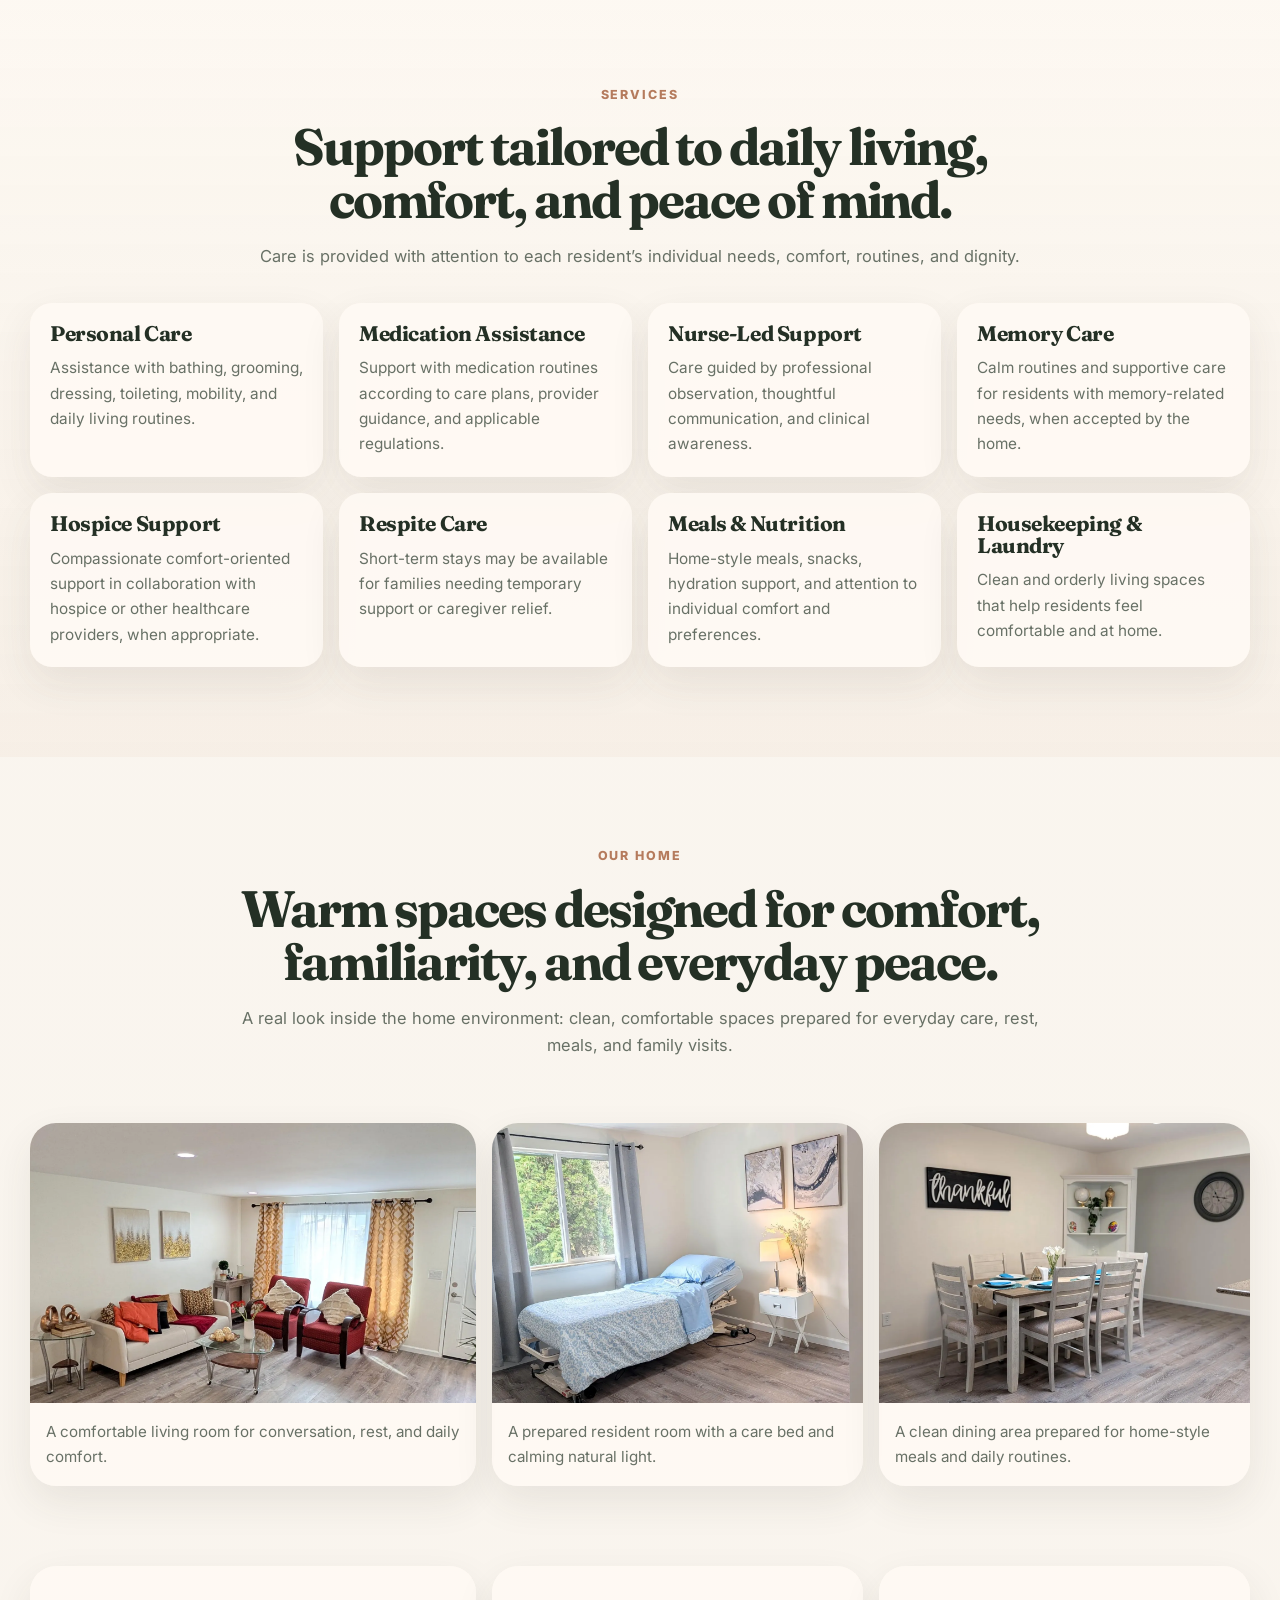
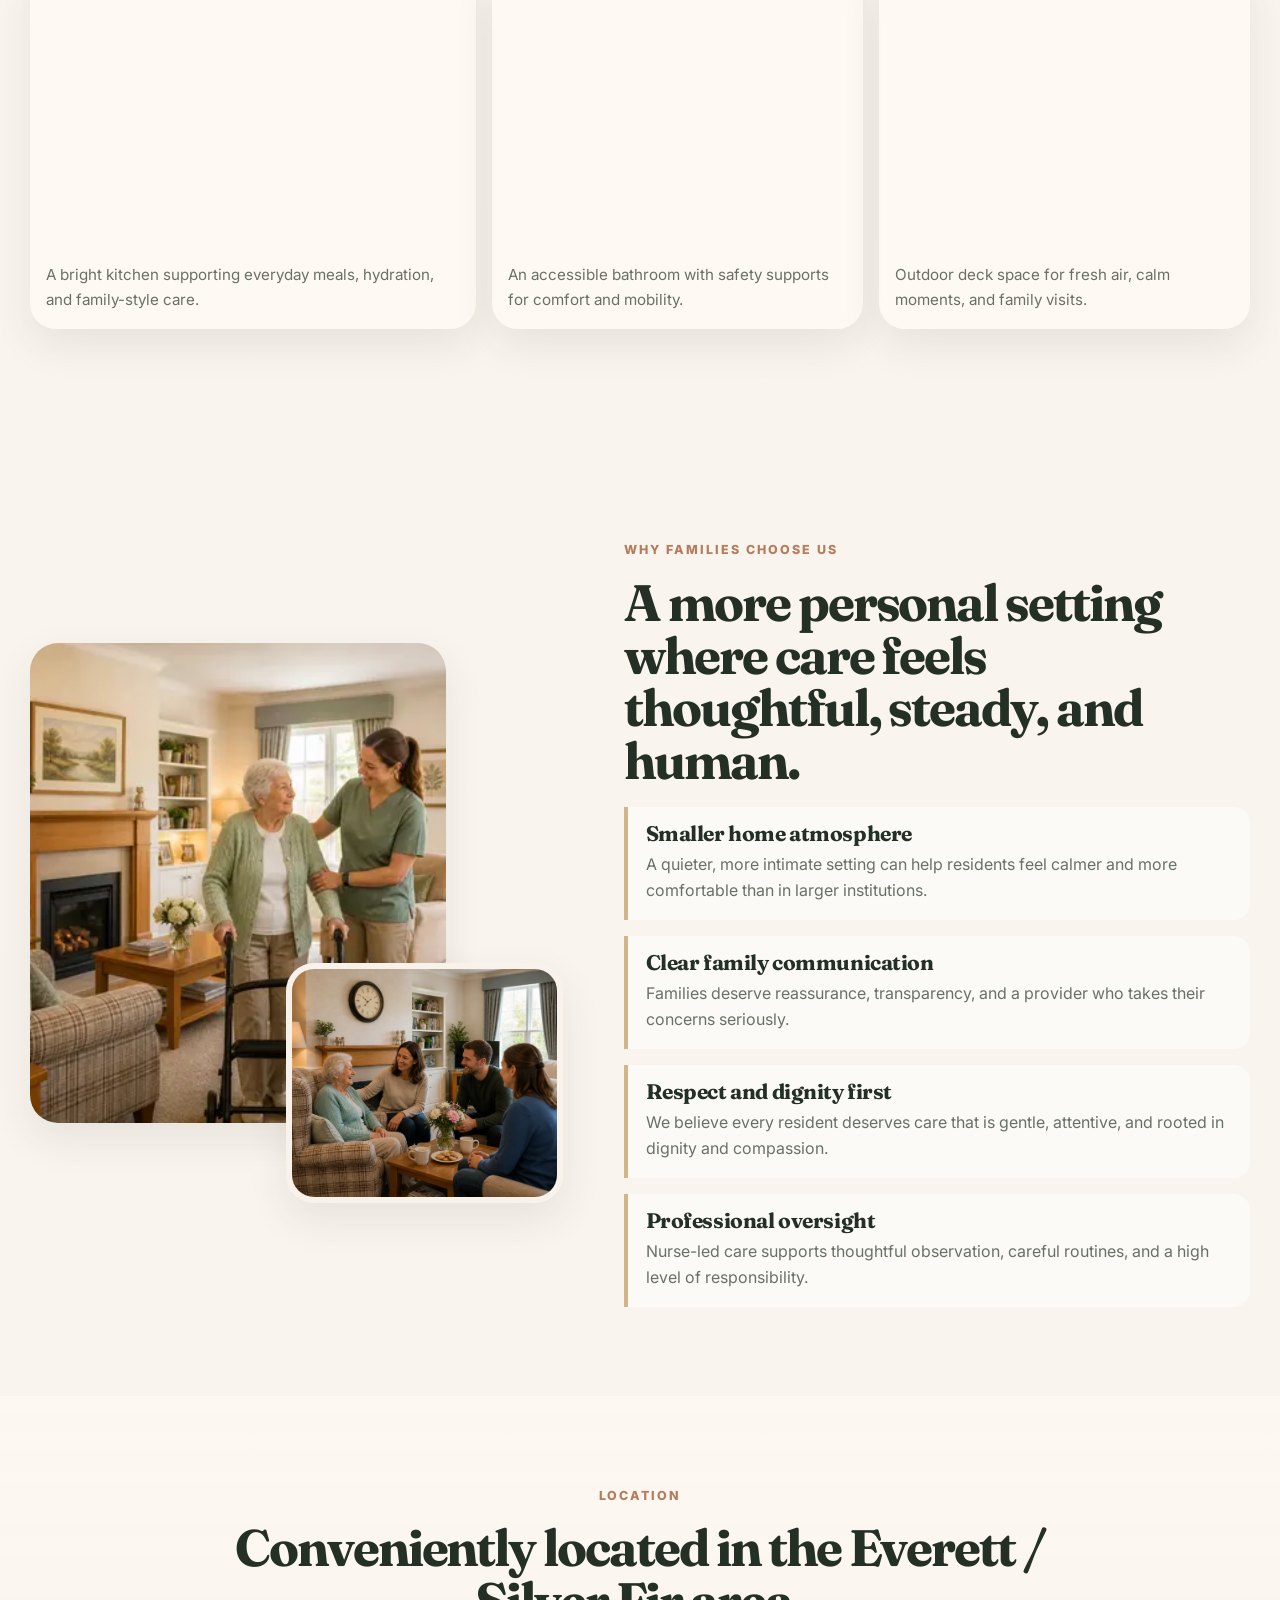
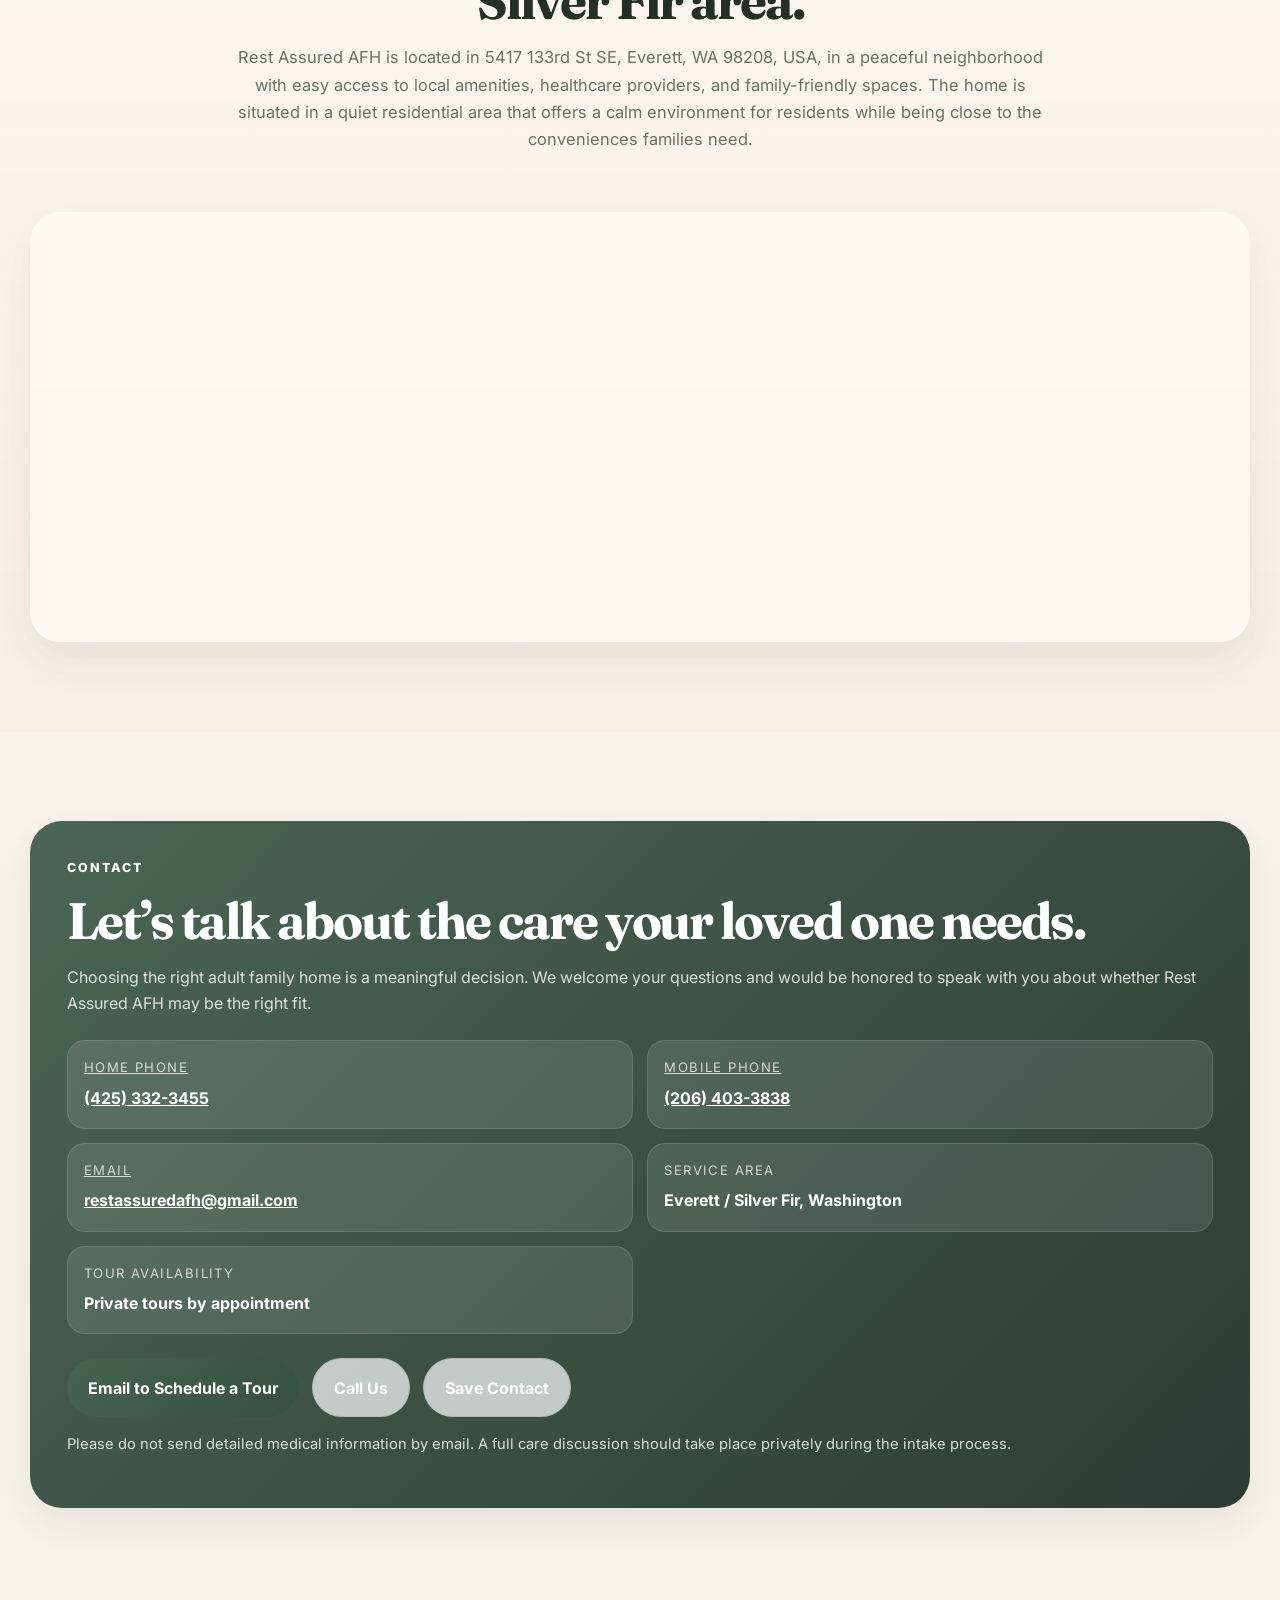
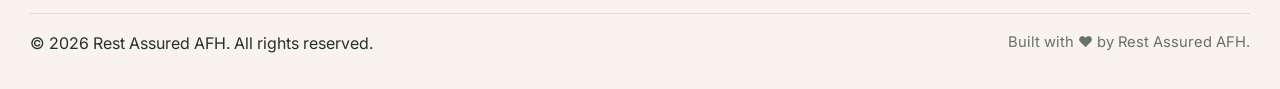
==== commit 6f073249: "hotfix: fixed image size performance issues" ====
--- a/index.html
+++ b/index.html
@@ -209,16 +209,10 @@
                 data-full-src="assets/real-exterior-front.webp"
                 decoding="async"
                 fetchpriority="high"
+                loading="eager"
+                src="assets/real-exterior-front-640-q72.webp"
+                width="640"
                 height="404"
-                loading="eager"
-                sizes="(max-width: 900px) 100vw, 50vw"
-                src="assets/real-exterior-front-640.webp"
-                srcset="
-                  assets/real-exterior-front-640.webp  640w,
-                  assets/real-exterior-front-960.webp  960w,
-                  assets/real-exterior-front.webp     1435w
-                "
-                width="640"
               />
             </div>
             <div class="hero-mini-panels">
@@ -596,10 +590,16 @@
               <img
                 alt="Warm caregiver supporting an elderly resident"
                 decoding="async"
-                height="1086"
-                loading="lazy"
-                src="assets/caregiver-support.webp"
-                width="1448"
+                loading="lazy"
+                src="assets/caregiver-support-480.webp"
+                srcset="
+                  assets/caregiver-support-480.webp  480w,
+                  assets/caregiver-support-760.webp  760w,
+                  assets/caregiver-support.webp     1448w
+                "
+                sizes="(max-width: 900px) 100vw, 380px"
+                width="480"
+                height="360"
               />
             </div>
             <div class="stack-card small-stack-card">
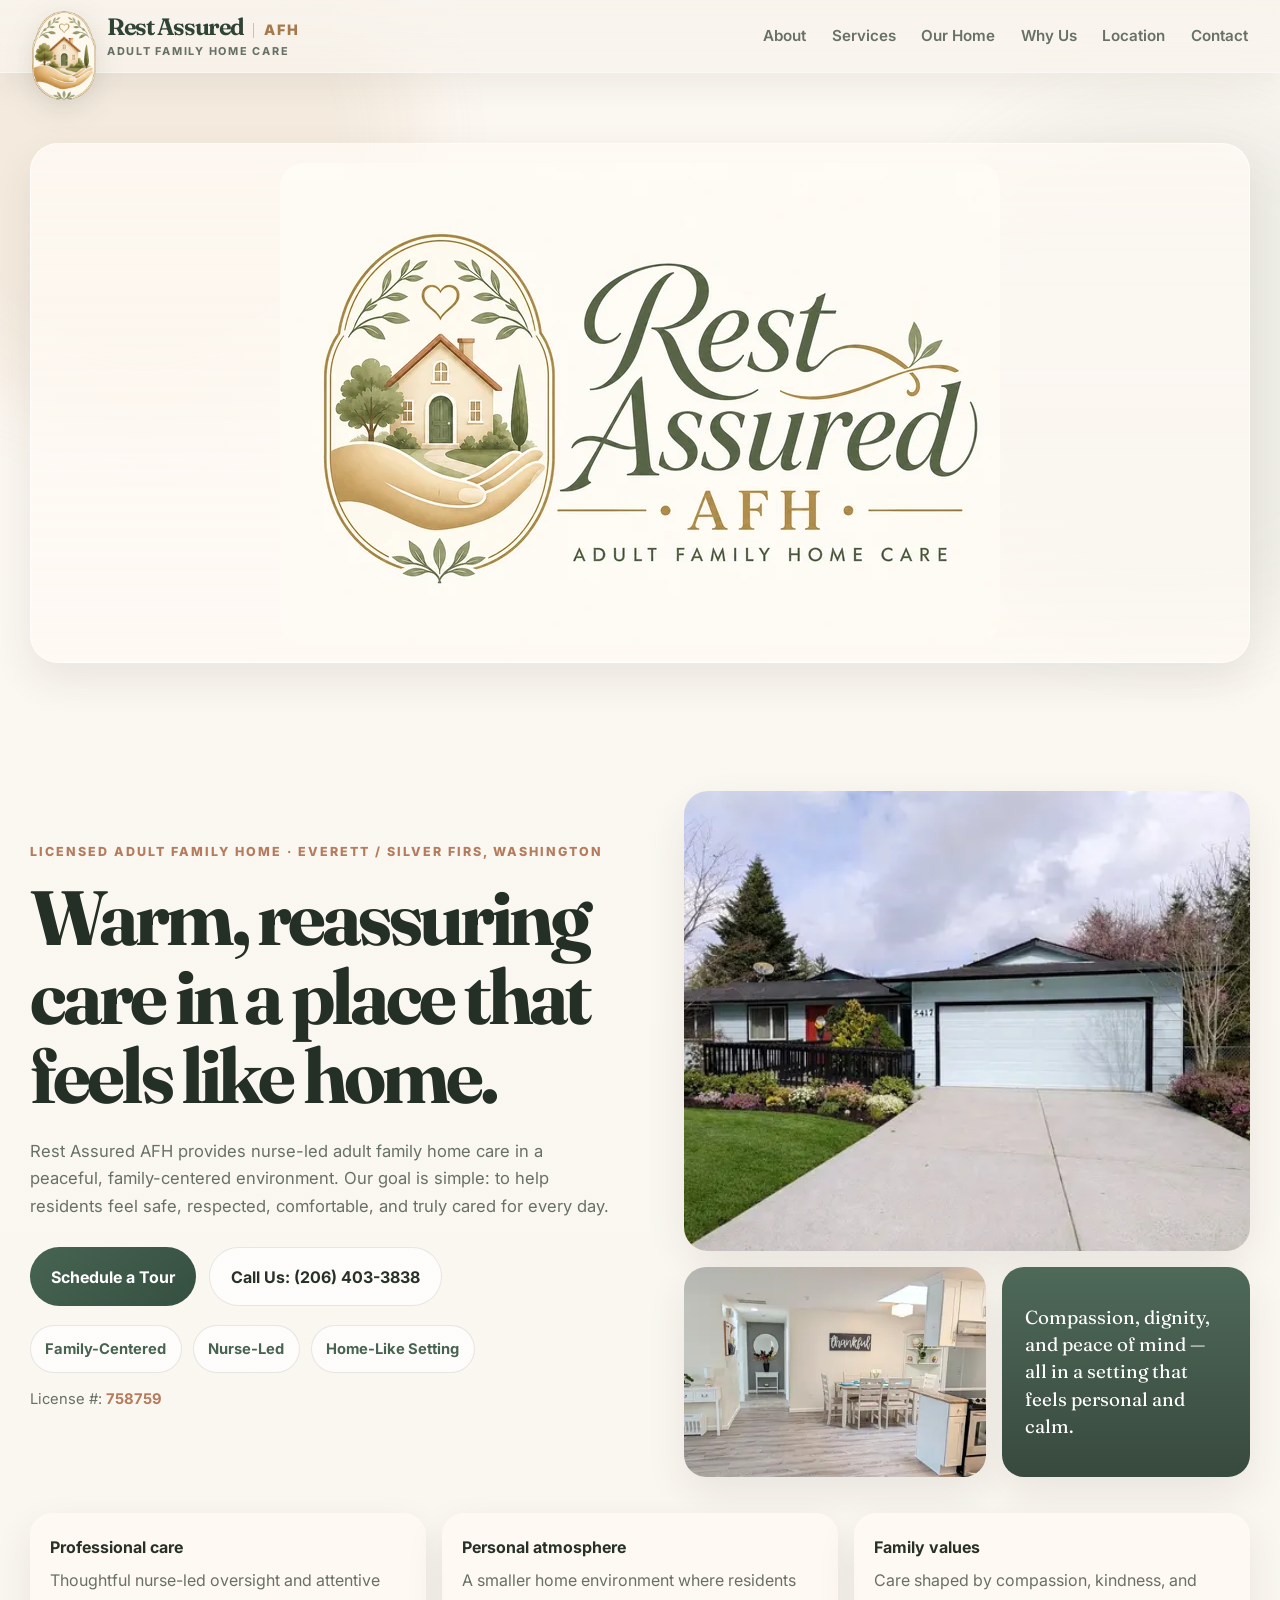
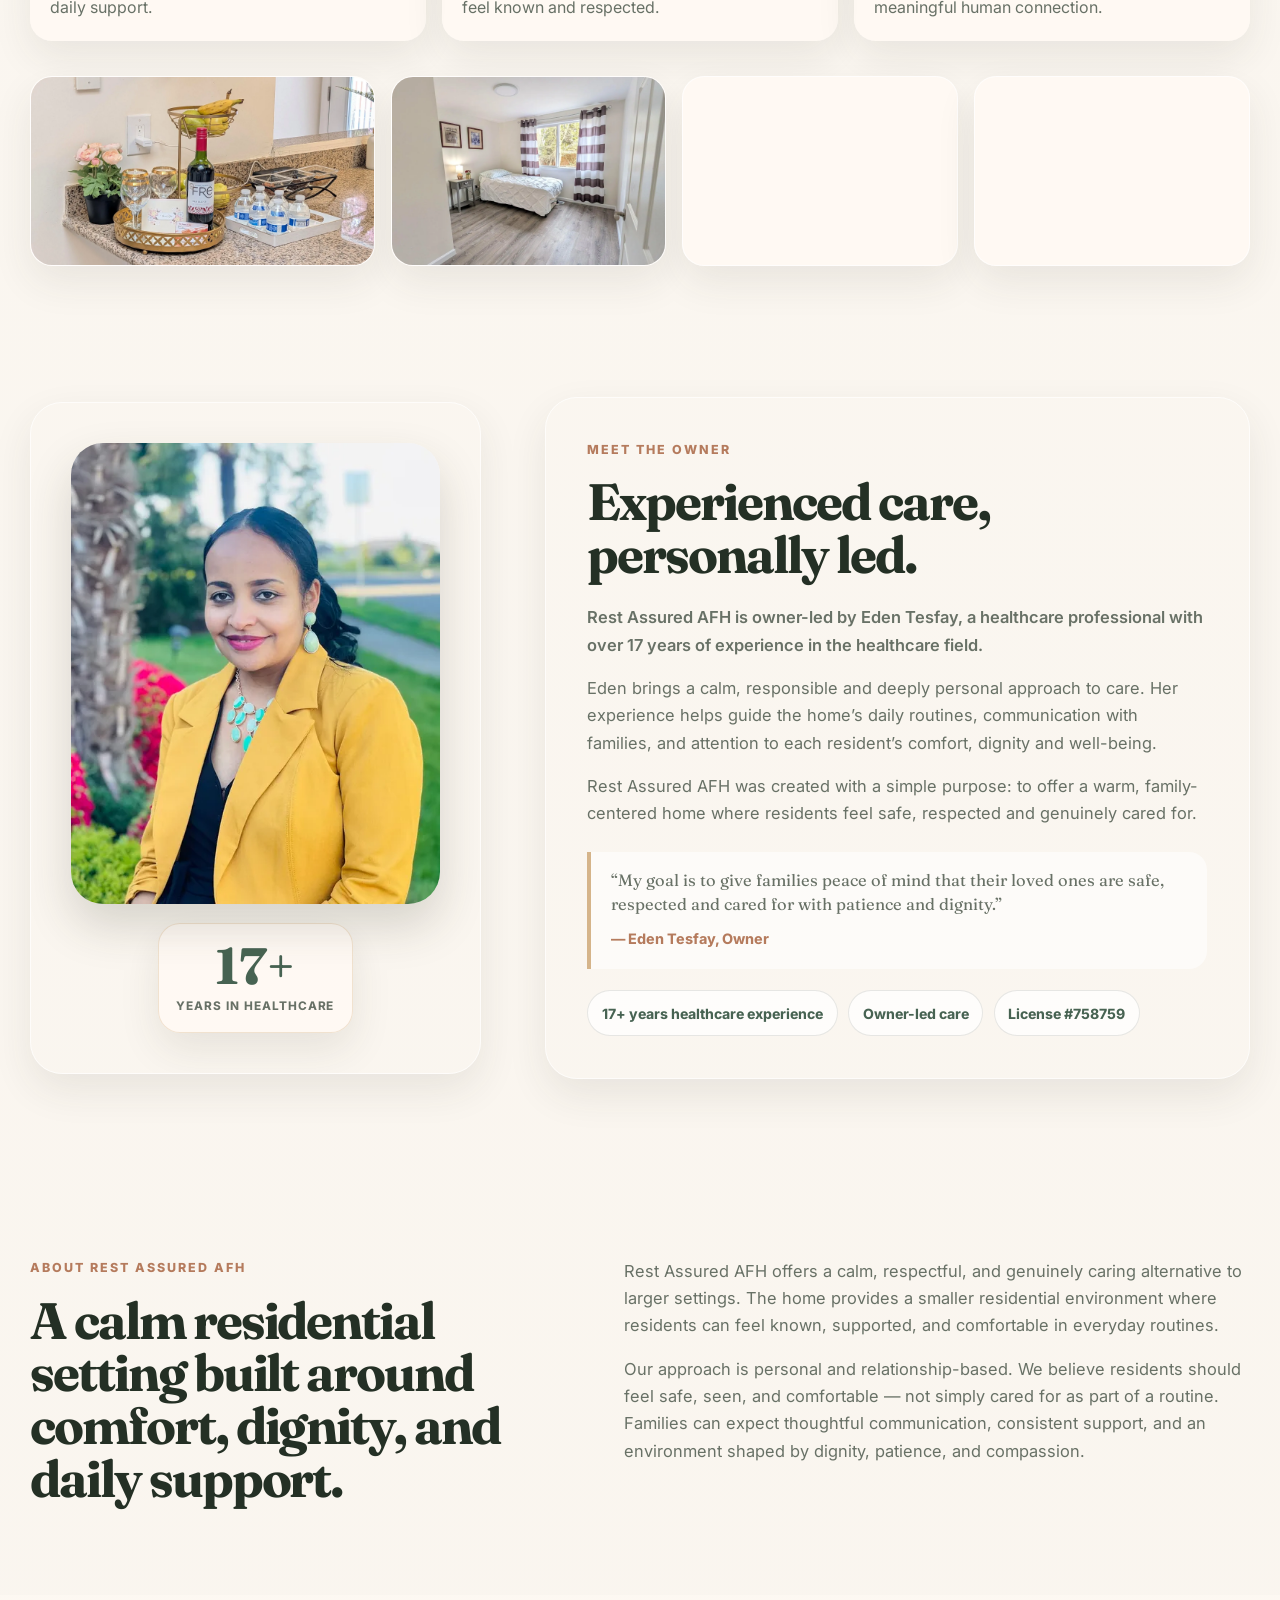
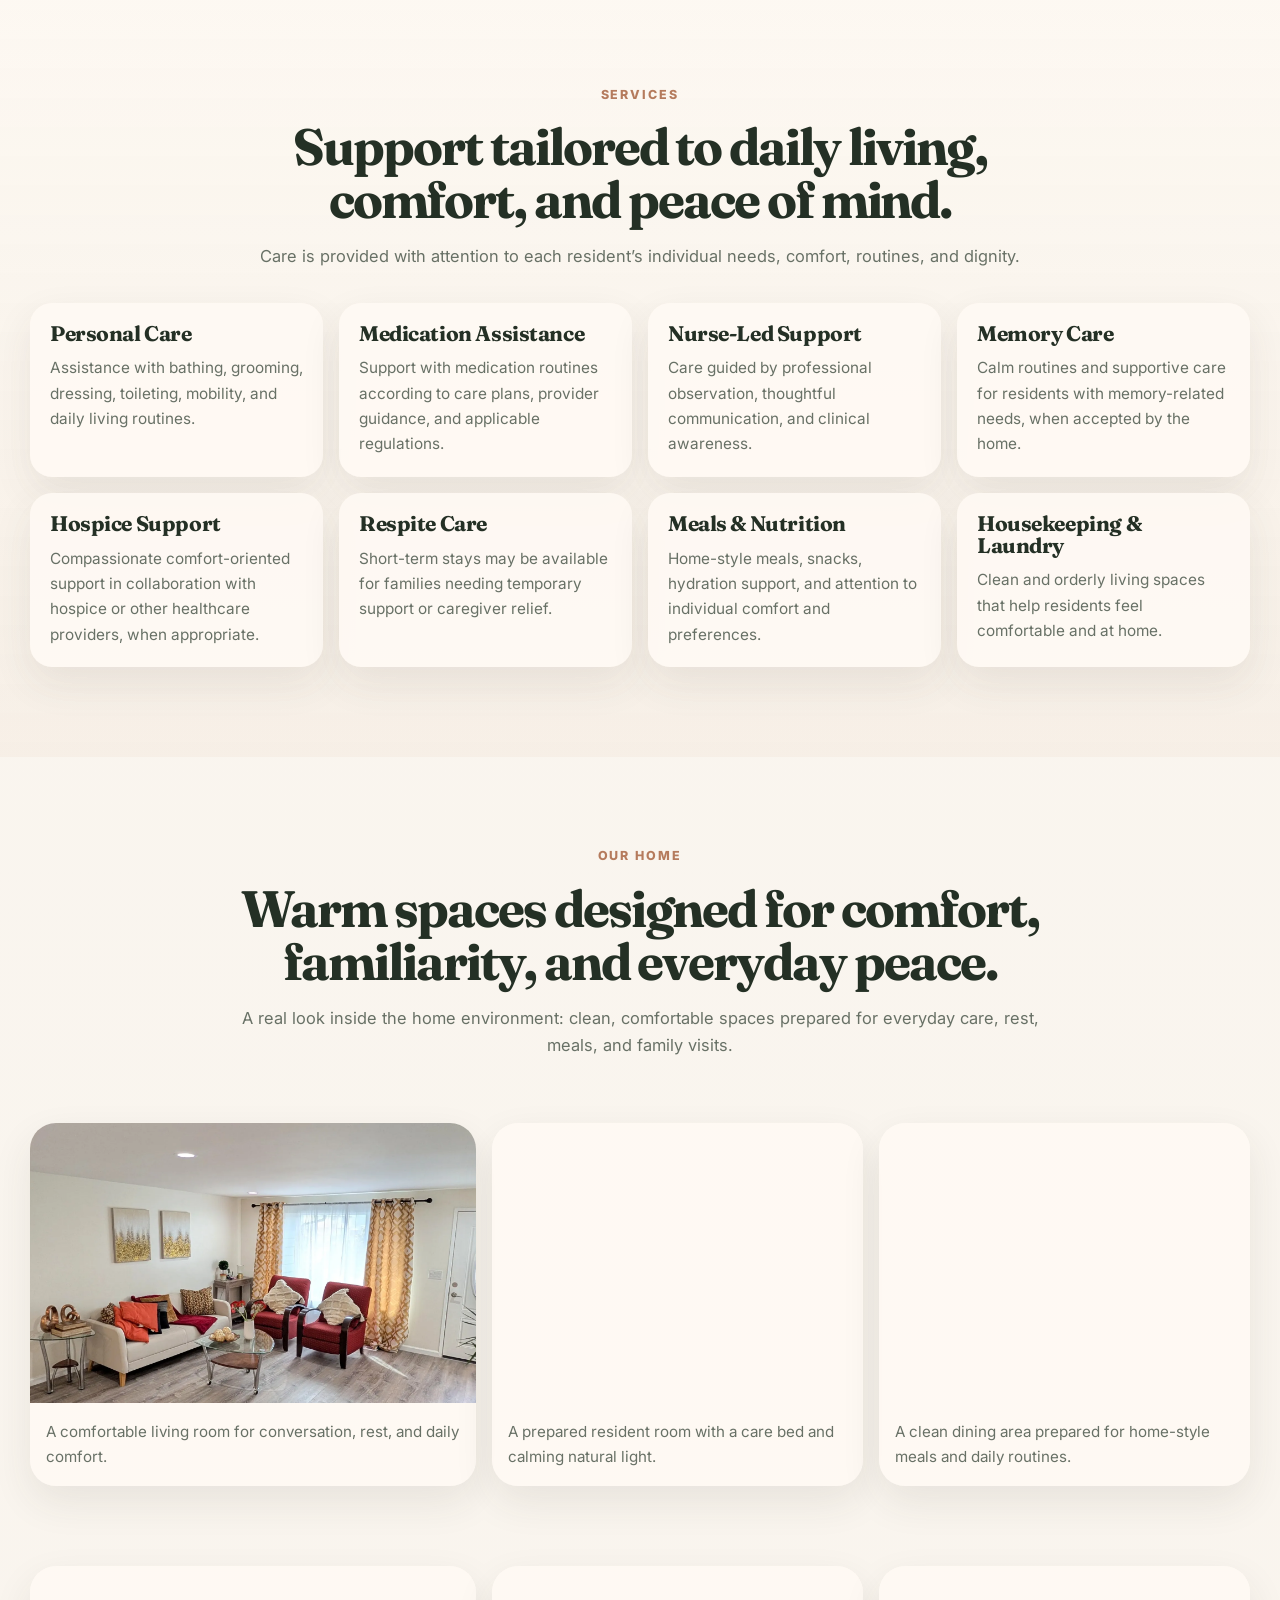
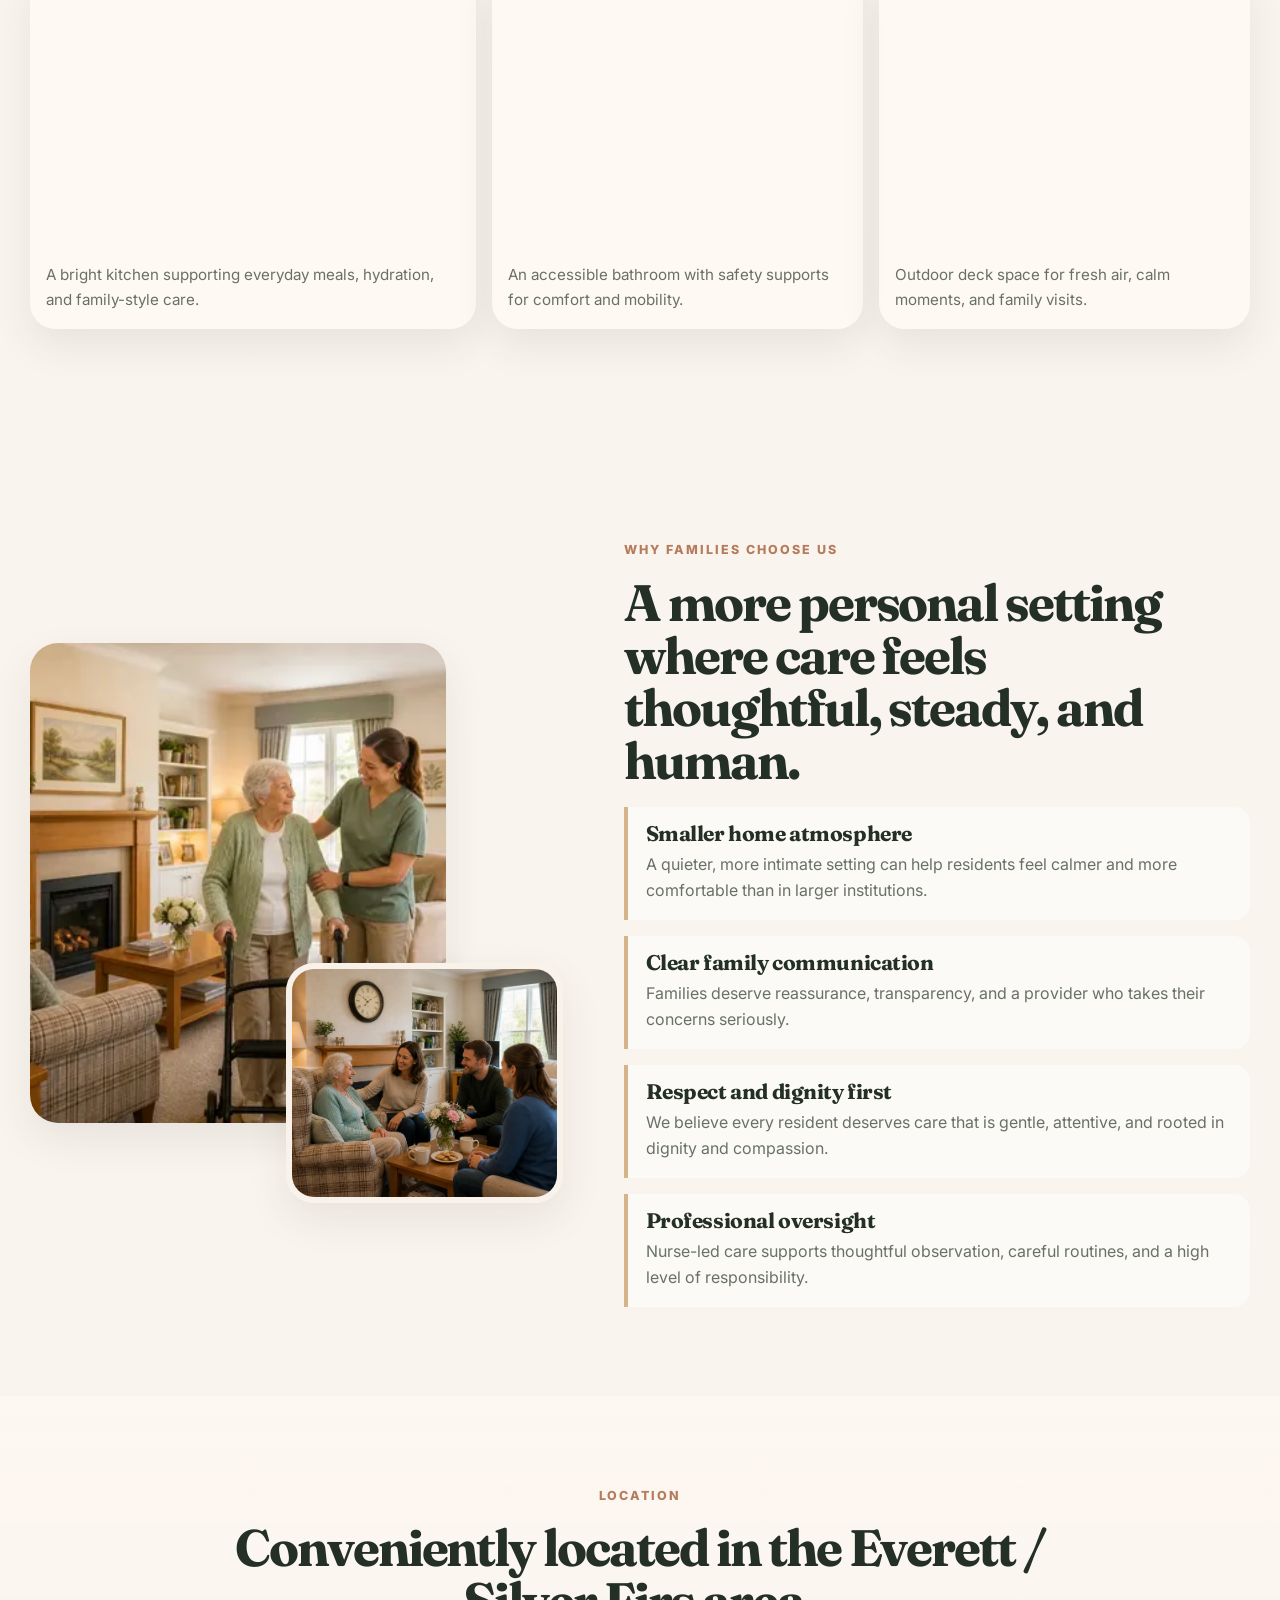
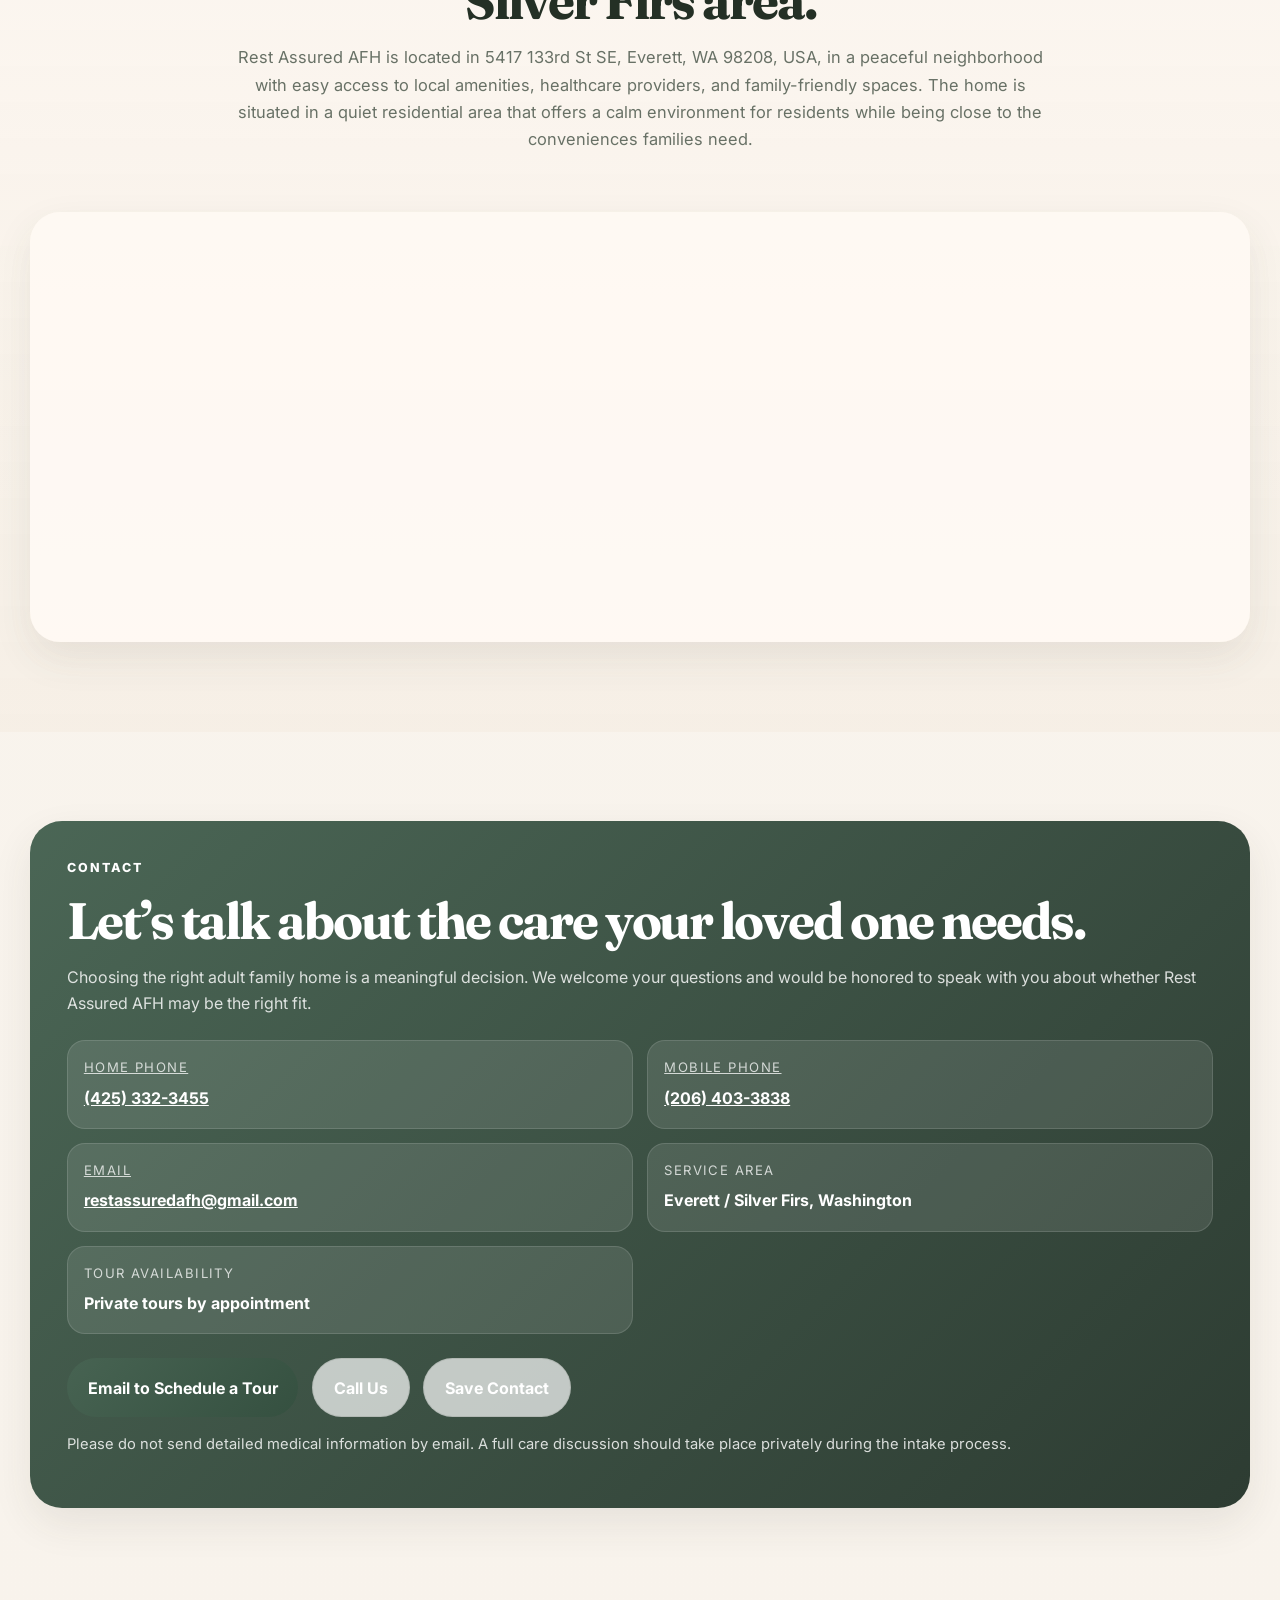
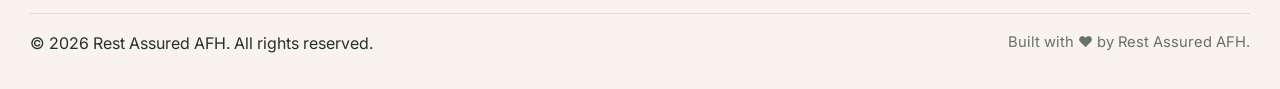
==== commit 19f7a15a: "hotfix: fixed wrong spelling Fir to Firs" ====
--- a/index.html
+++ b/index.html
@@ -168,7 +168,7 @@
         <div class="container hero-grid">
           <div class="hero-copy">
             <p class="eyebrow">
-              Licensed Adult Family Home &middot; Everett / Silver Fir,
+              Licensed Adult Family Home &middot; Everett / Silver Firs,
               Washington
             </p>
             <h1>Warm, reassuring care in a place that feels like home.</h1>
@@ -656,7 +656,7 @@
         <div class="container">
           <div class="section-head centered">
             <p class="eyebrow">Location</p>
-            <h2>Conveniently located in the Everett / Silver Fir area.</h2>
+            <h2>Conveniently located in the Everett / Silver Firs area.</h2>
             <p>
               Rest Assured AFH is located in 5417 133rd St SE, Everett, WA
               98208, USA, in a peaceful neighborhood with easy access to local
@@ -710,7 +710,7 @@
               </a>
               <div>
                 <span> Service Area </span>
-                <strong> Everett / Silver Fir, Washington </strong>
+                <strong> Everett / Silver Firs, Washington </strong>
               </div>
               <div>
                 <span> Tour Availability </span>
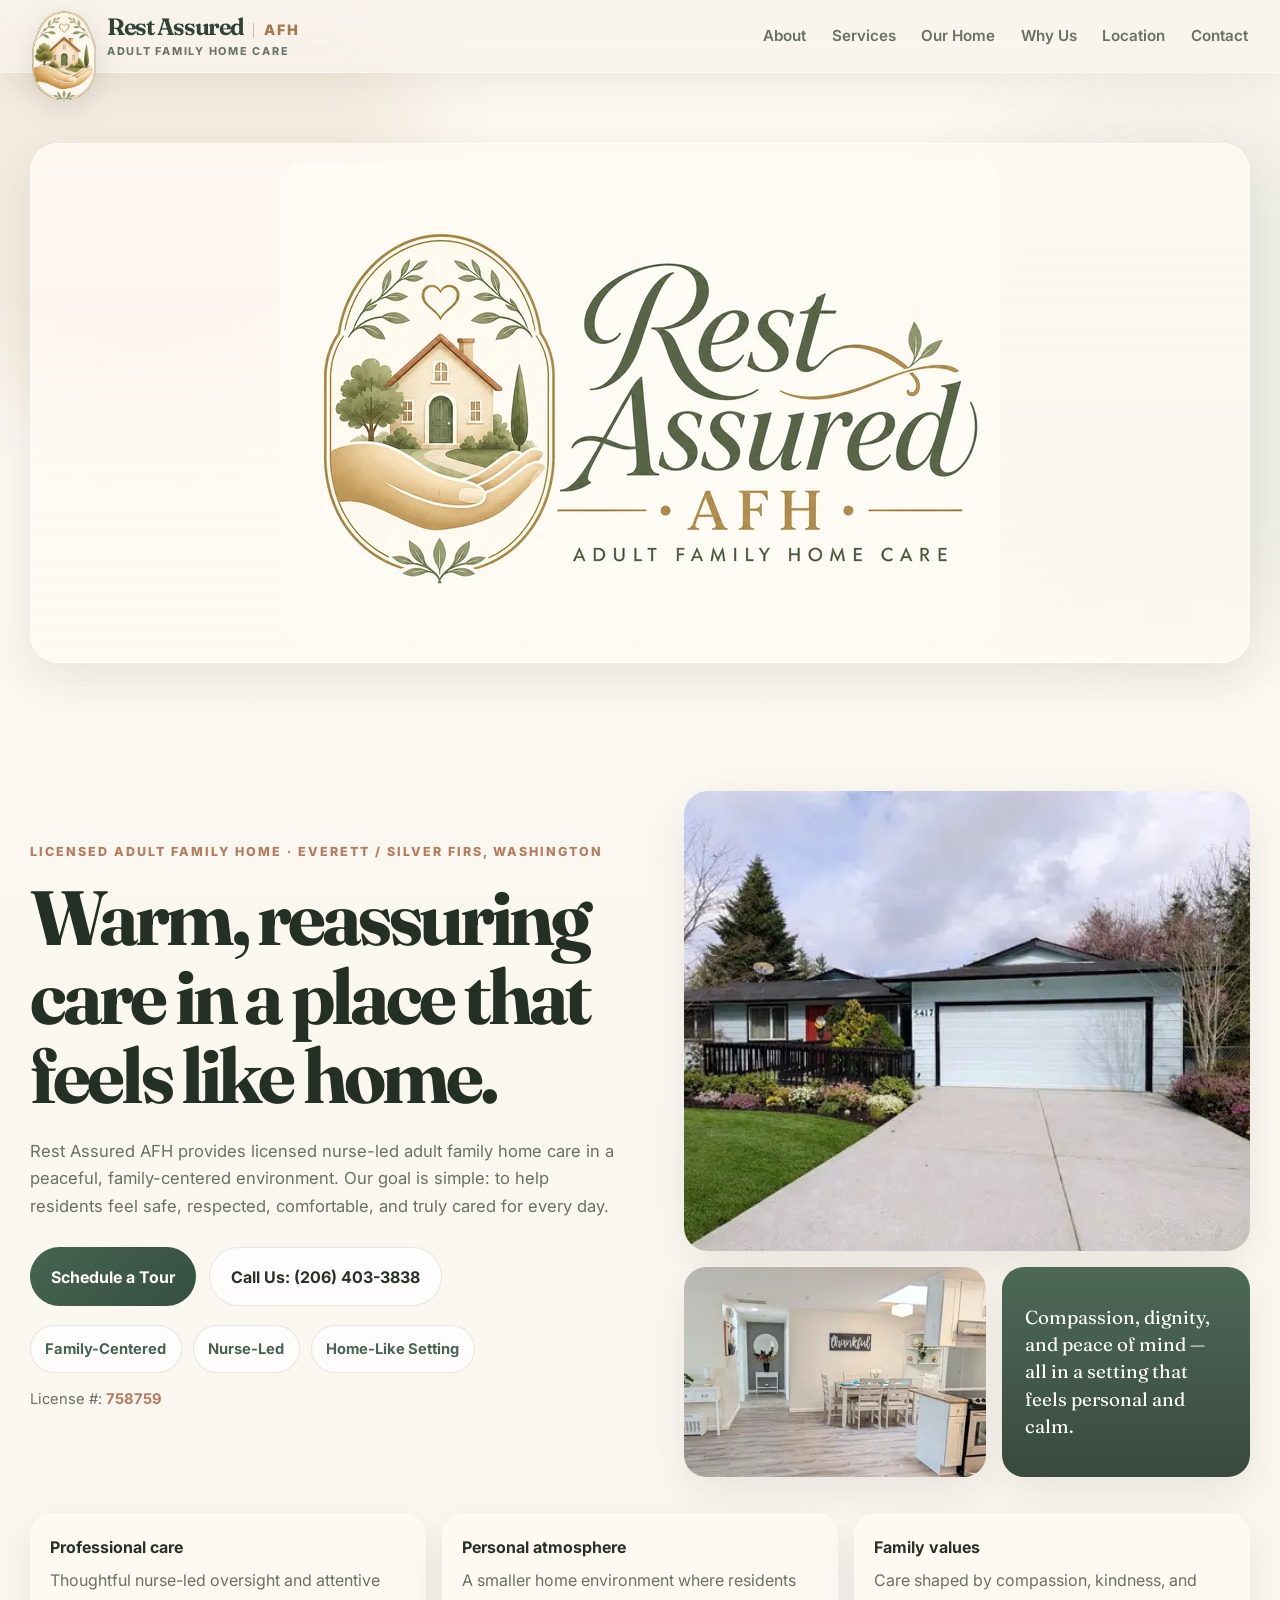
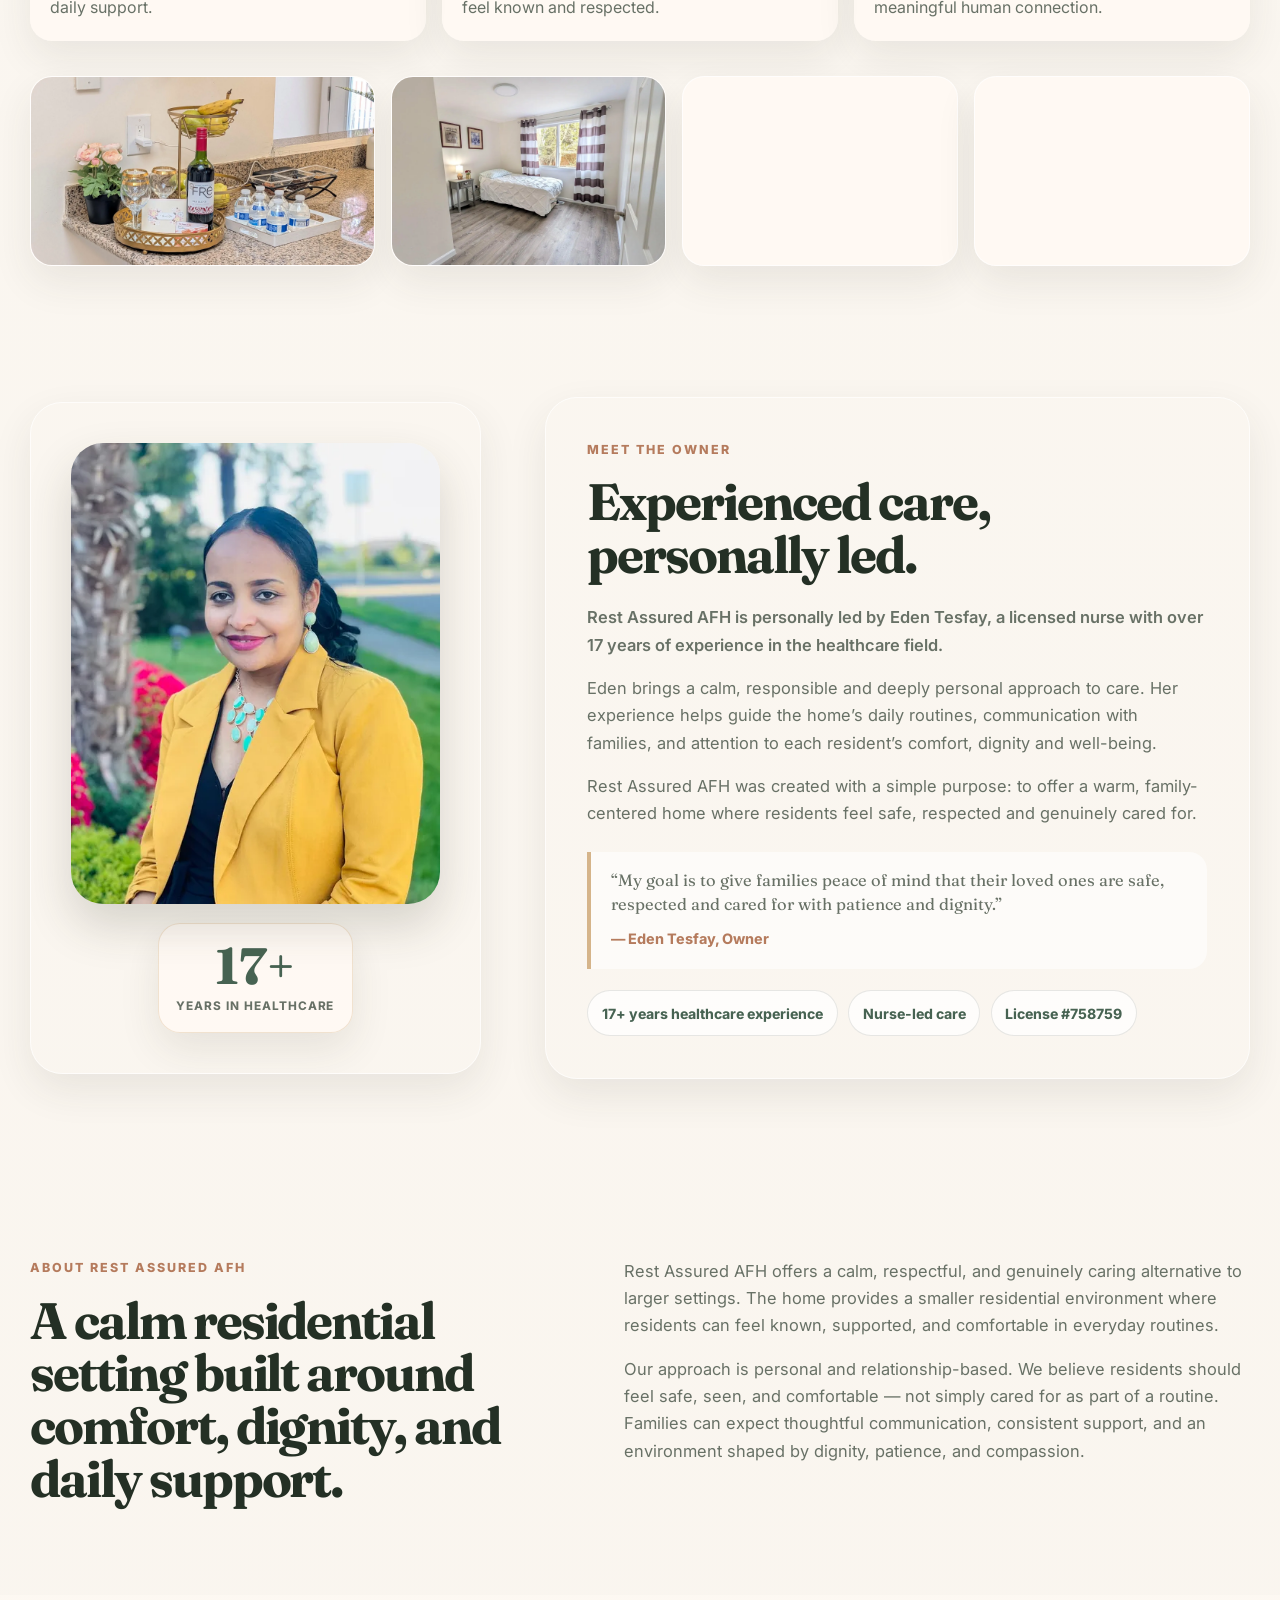
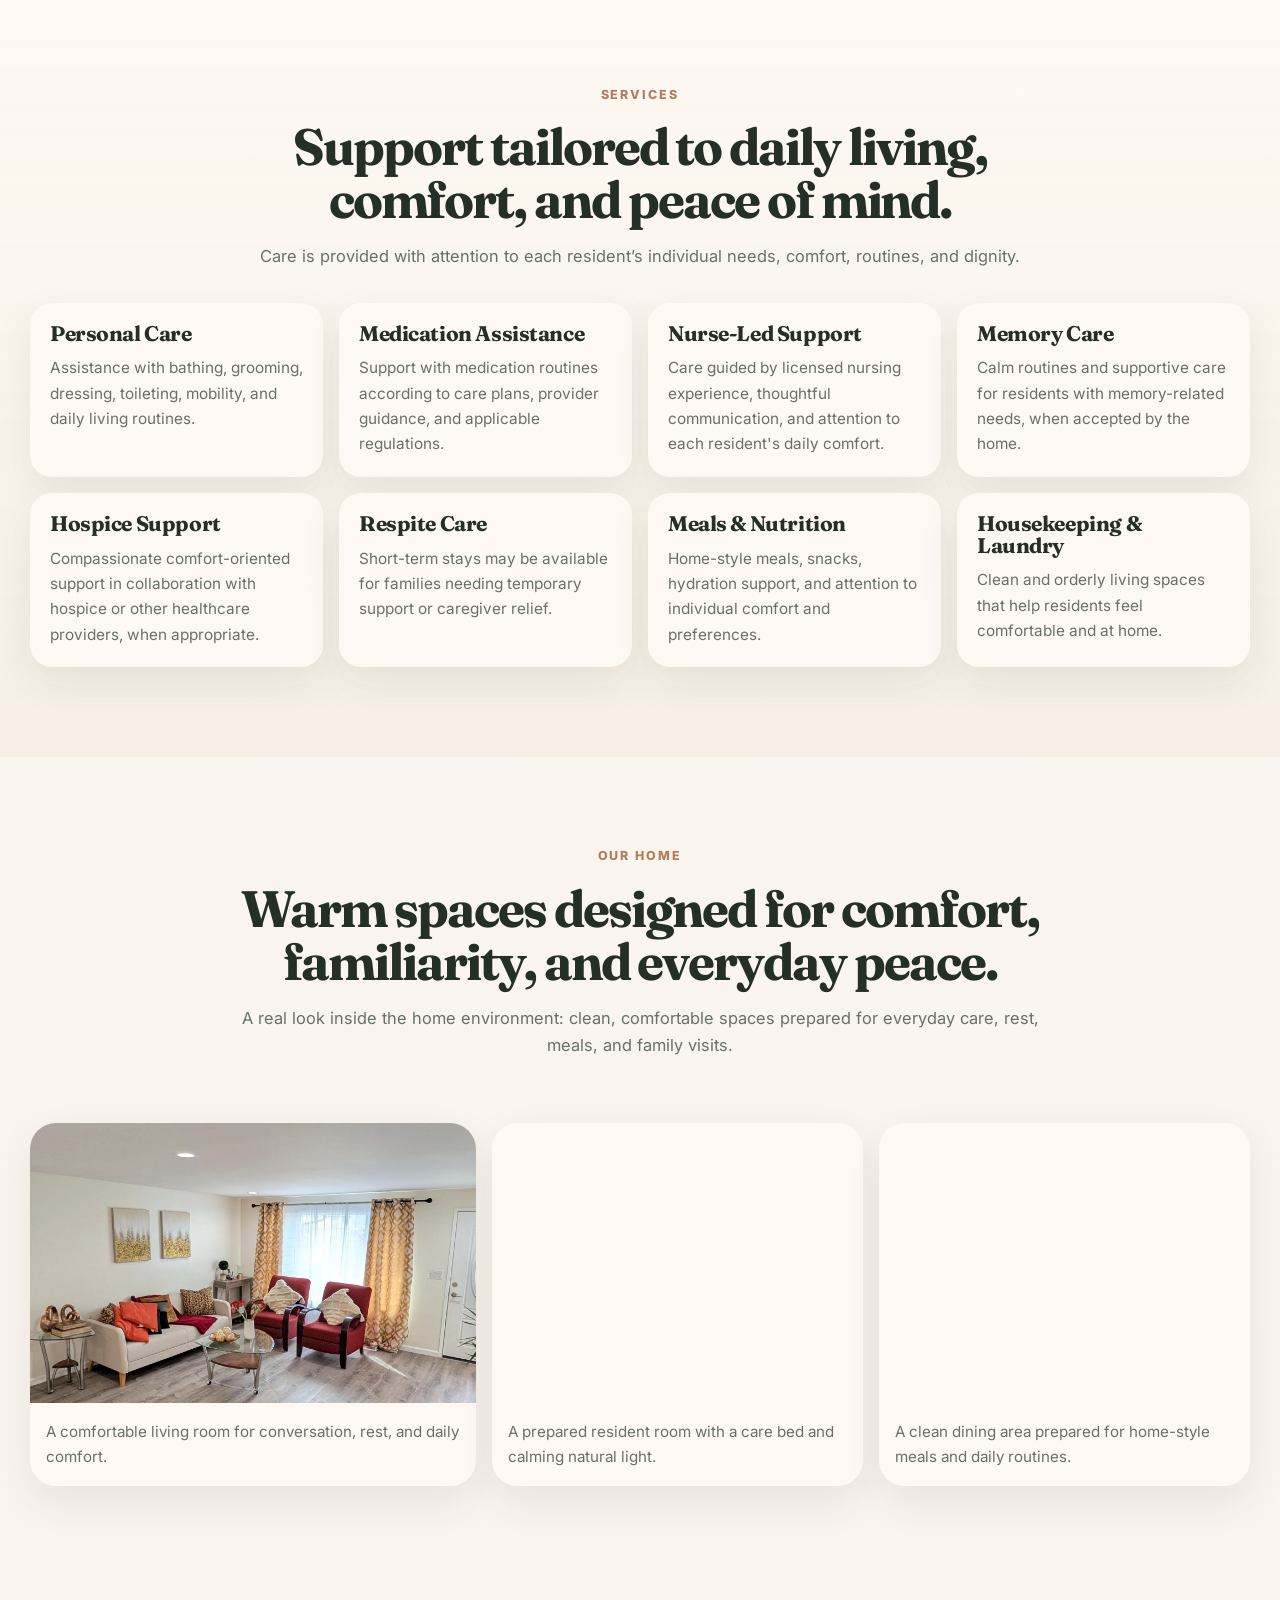
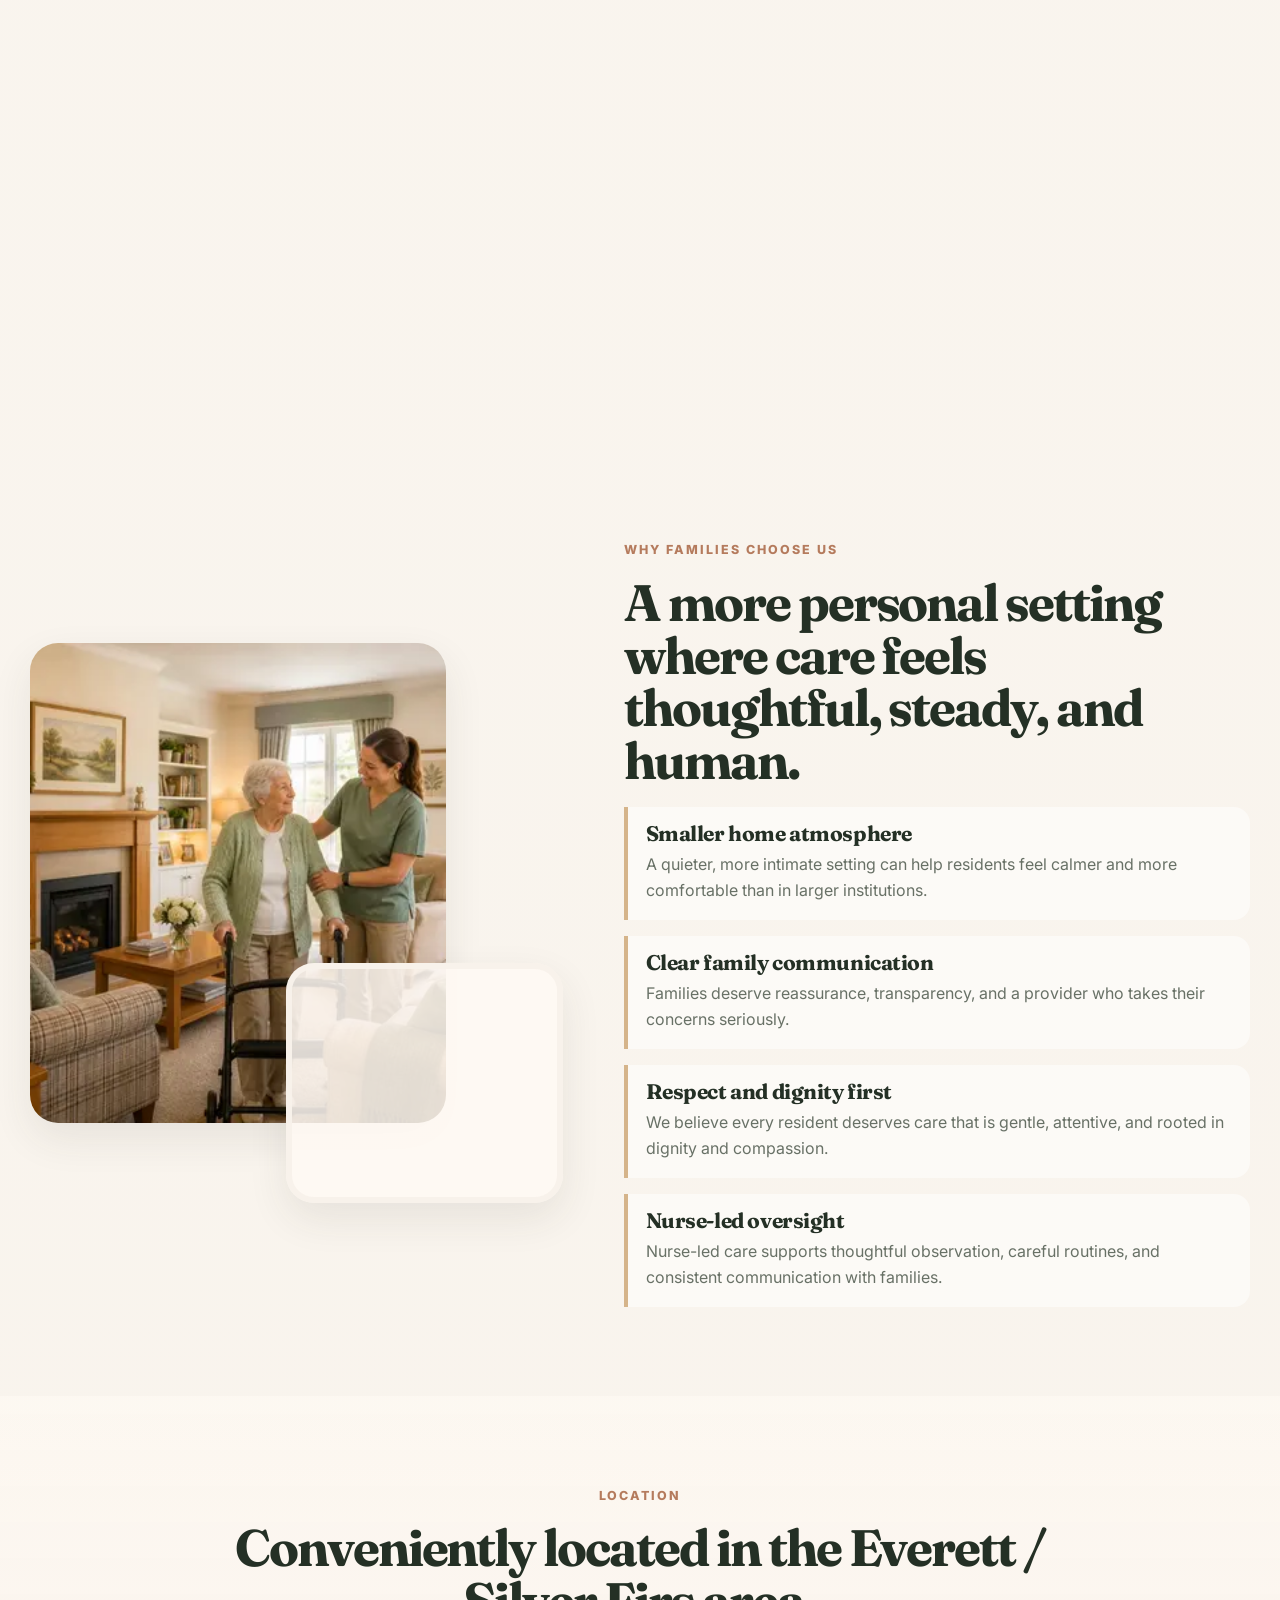
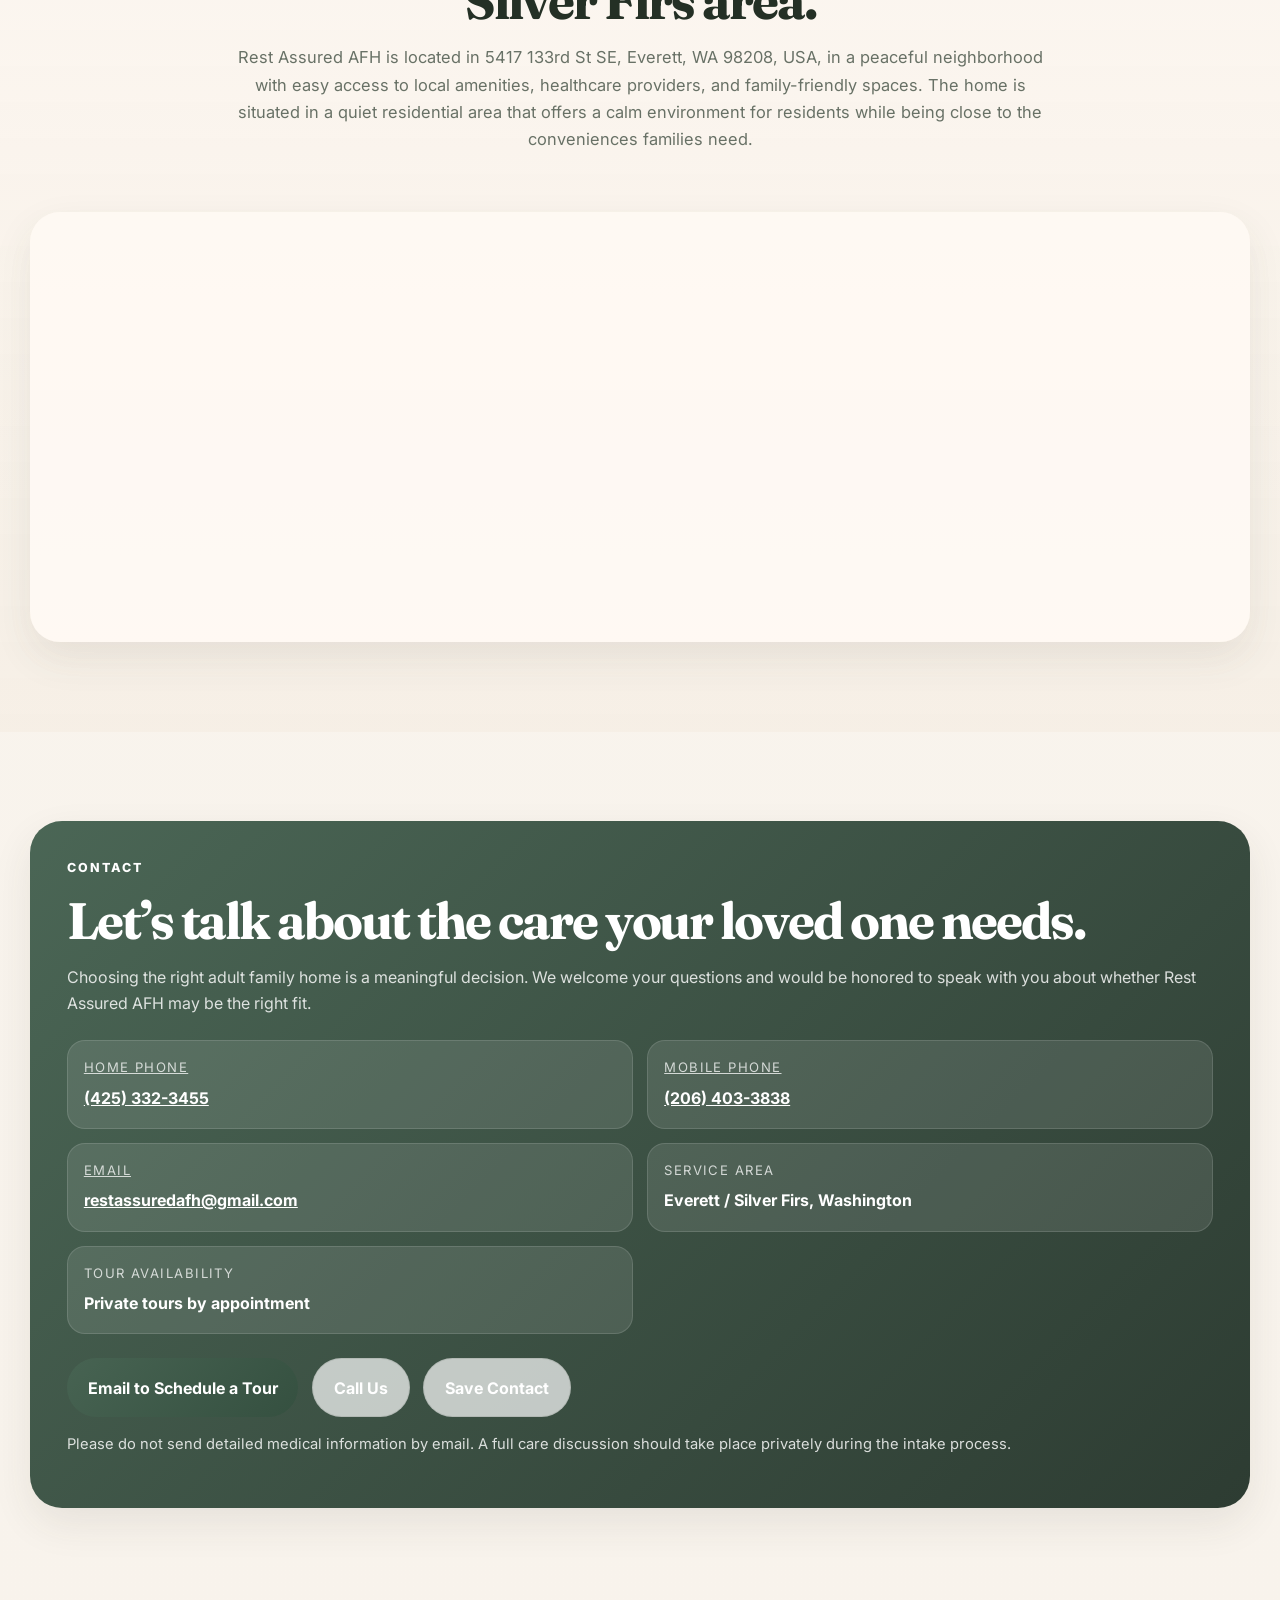
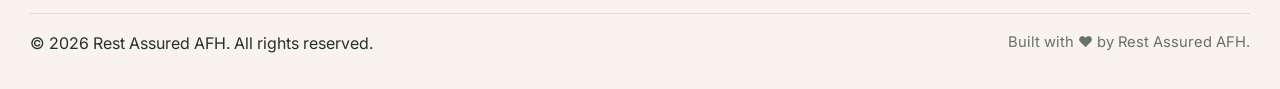
==== commit 08f4a192: "content: document and strengthen nurse-led positioning" ====
--- a/index.html
+++ b/index.html
@@ -173,10 +173,10 @@
             </p>
             <h1>Warm, reassuring care in a place that feels like home.</h1>
             <p class="hero-lead">
-              Rest Assured AFH provides nurse-led adult family home care in a
-              peaceful, family-centered environment. Our goal is simple: to help
-              residents feel safe, respected, comfortable, and truly cared for
-              every day.
+              Rest Assured AFH provides licensed nurse-led adult family home
+              care in a peaceful, family-centered environment. Our goal is
+              simple: to help residents feel safe, respected, comfortable, and
+              truly cared for every day.
             </p>
             <div class="hero-actions">
               <a
@@ -345,9 +345,8 @@
             <h2>Experienced care, personally led.</h2>
 
             <p class="owner-lead">
-              Rest Assured AFH is owner-led by Eden Tesfay, a healthcare
-              professional with over 17 years of experience in the healthcare
-              field.
+              Rest Assured AFH is personally led by Eden Tesfay, a licensed
+              nurse with over 17 years of experience in the healthcare field.
             </p>
 
             <p>
@@ -373,7 +372,7 @@
 
             <div class="owner-highlights">
               <span>17+ years healthcare experience</span>
-              <span>Owner-led care</span>
+              <span>Nurse-led care</span>
               <span>License #758759</span>
             </div>
           </div>
@@ -435,8 +434,8 @@
             <article class="service-card reveal-up" data-reveal="">
               <h3>Nurse-Led Support</h3>
               <p>
-                Care guided by professional observation, thoughtful
-                communication, and clinical awareness.
+                Care guided by licensed nursing experience, thoughtful
+                communication, and attention to each resident's daily comfort.
               </p>
             </article>
             <article class="service-card reveal-up" data-reveal="">
@@ -642,10 +641,10 @@
                 </p>
               </article>
               <article class="feature-item reveal-up" data-reveal="">
-                <h3>Professional oversight</h3>
+                <h3>Nurse-led oversight</h3>
                 <p>
                   Nurse-led care supports thoughtful observation, careful
-                  routines, and a high level of responsibility.
+                  routines, and consistent communication with families.
                 </p>
               </article>
             </div>
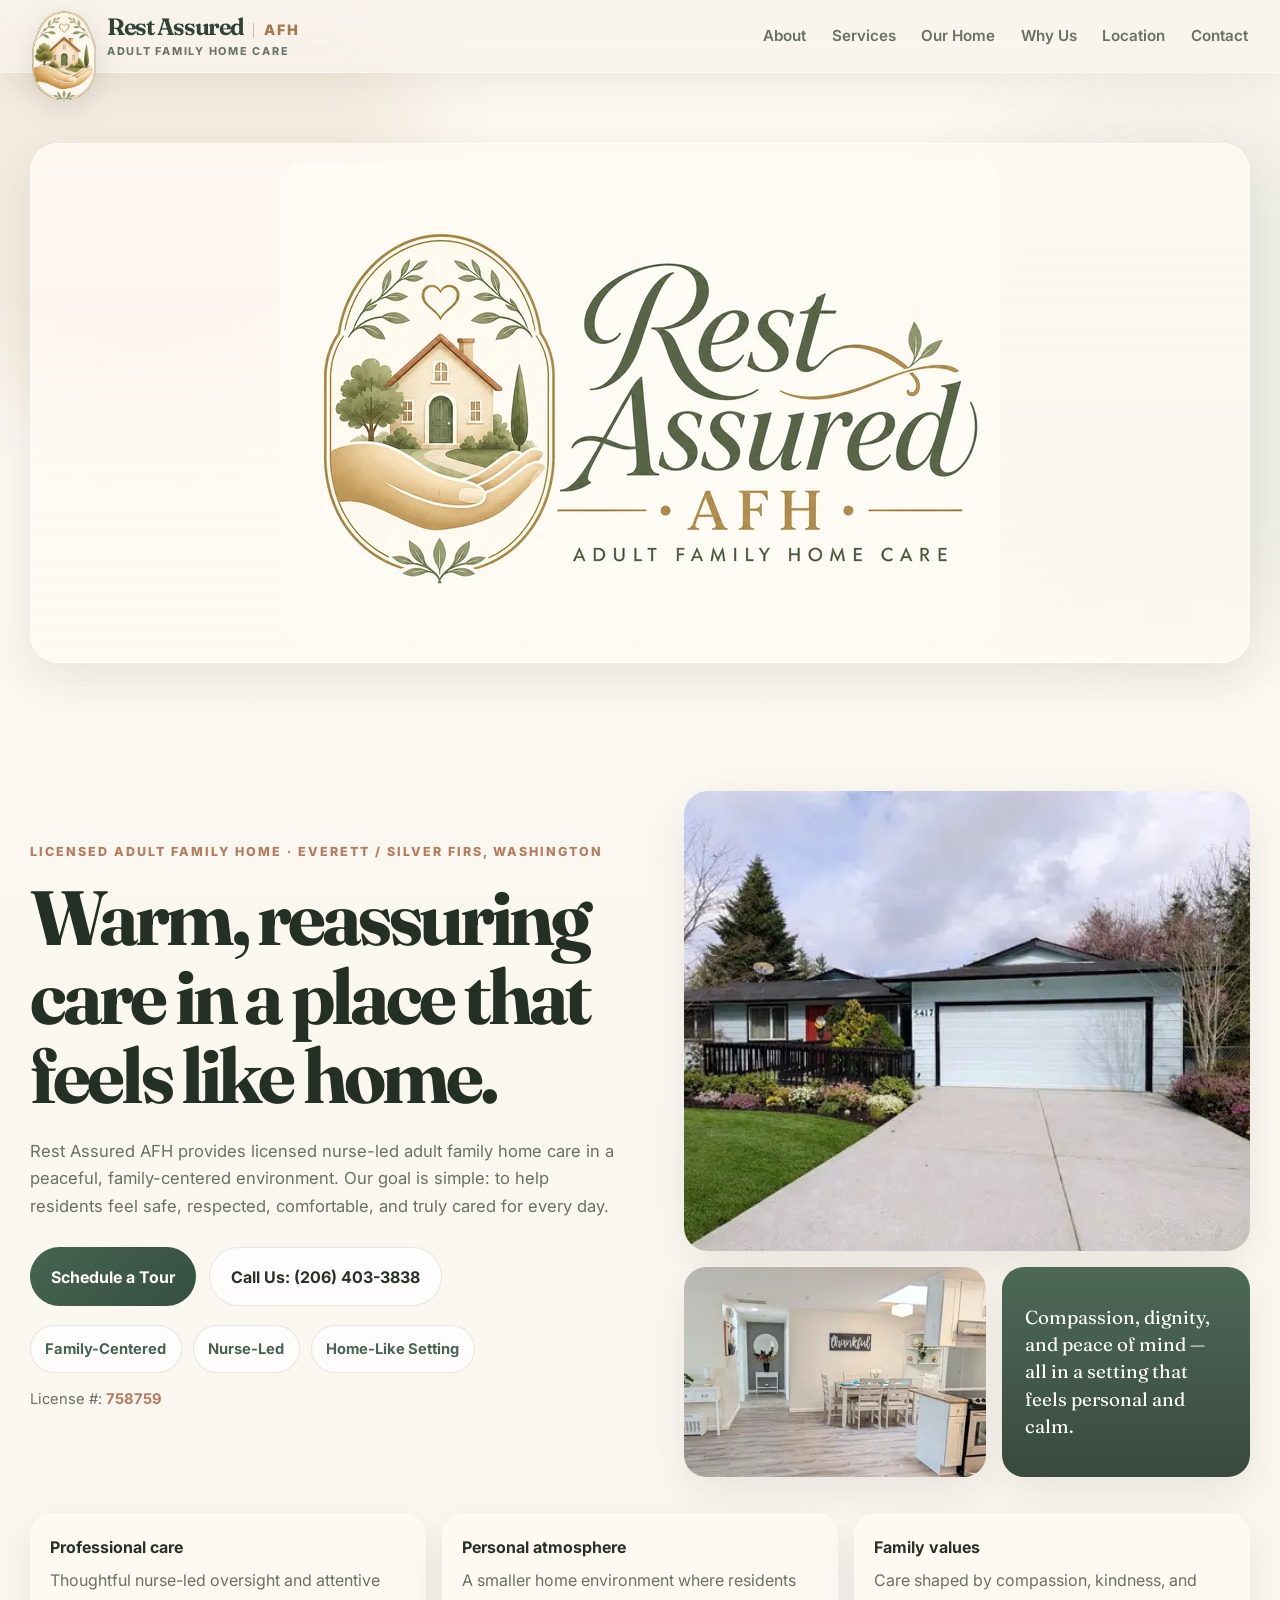
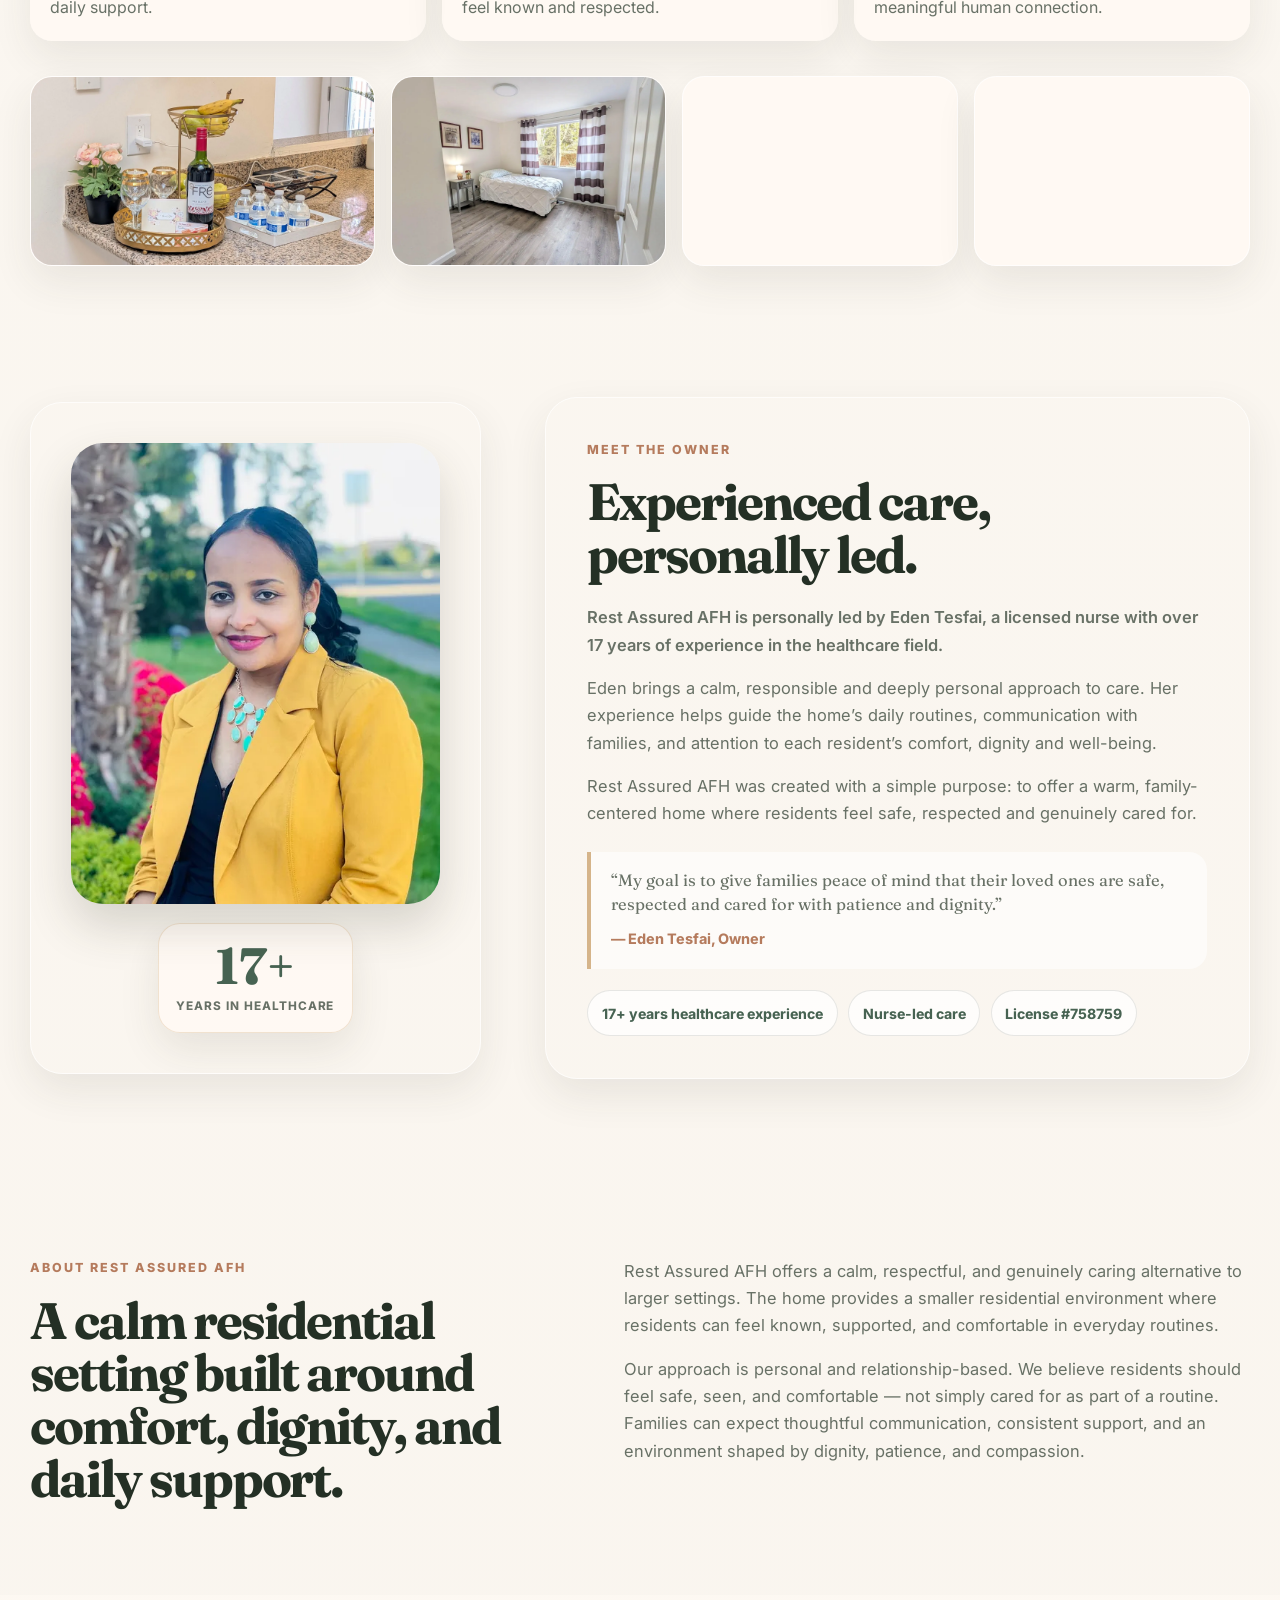
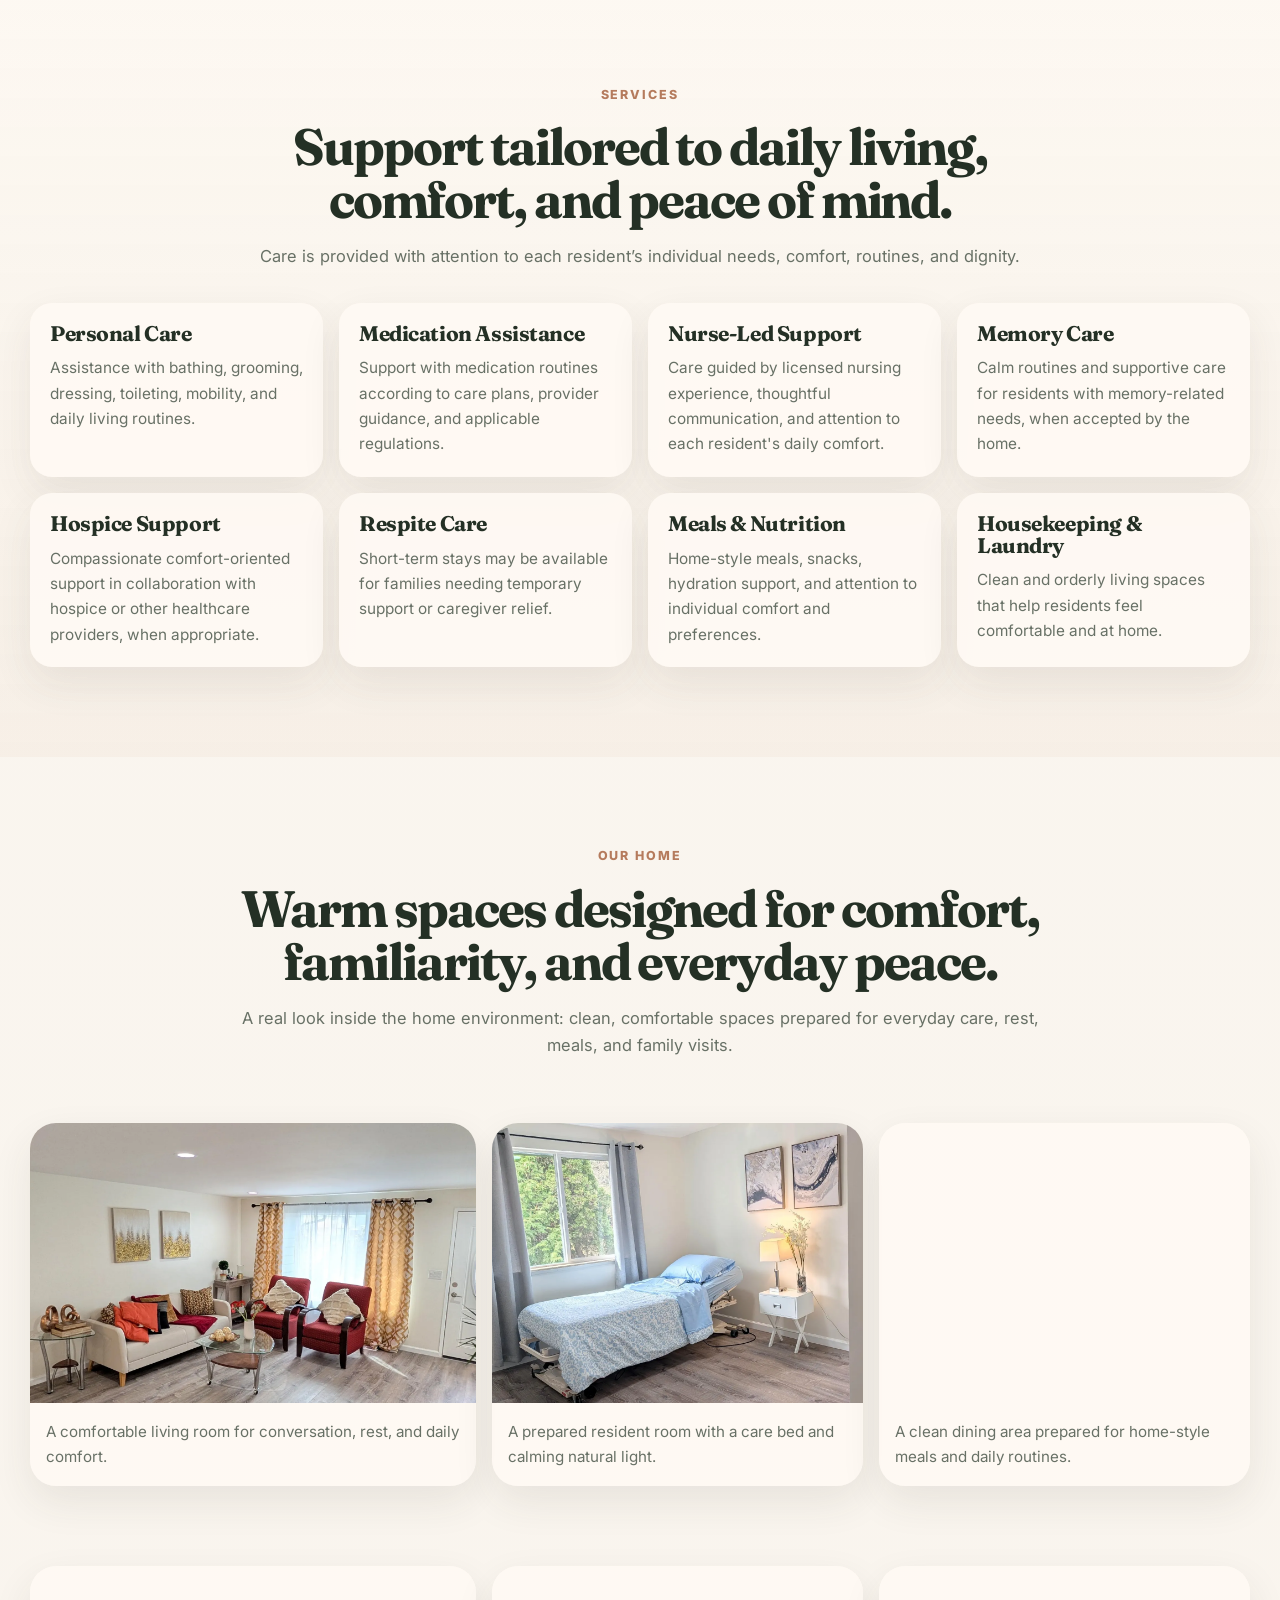
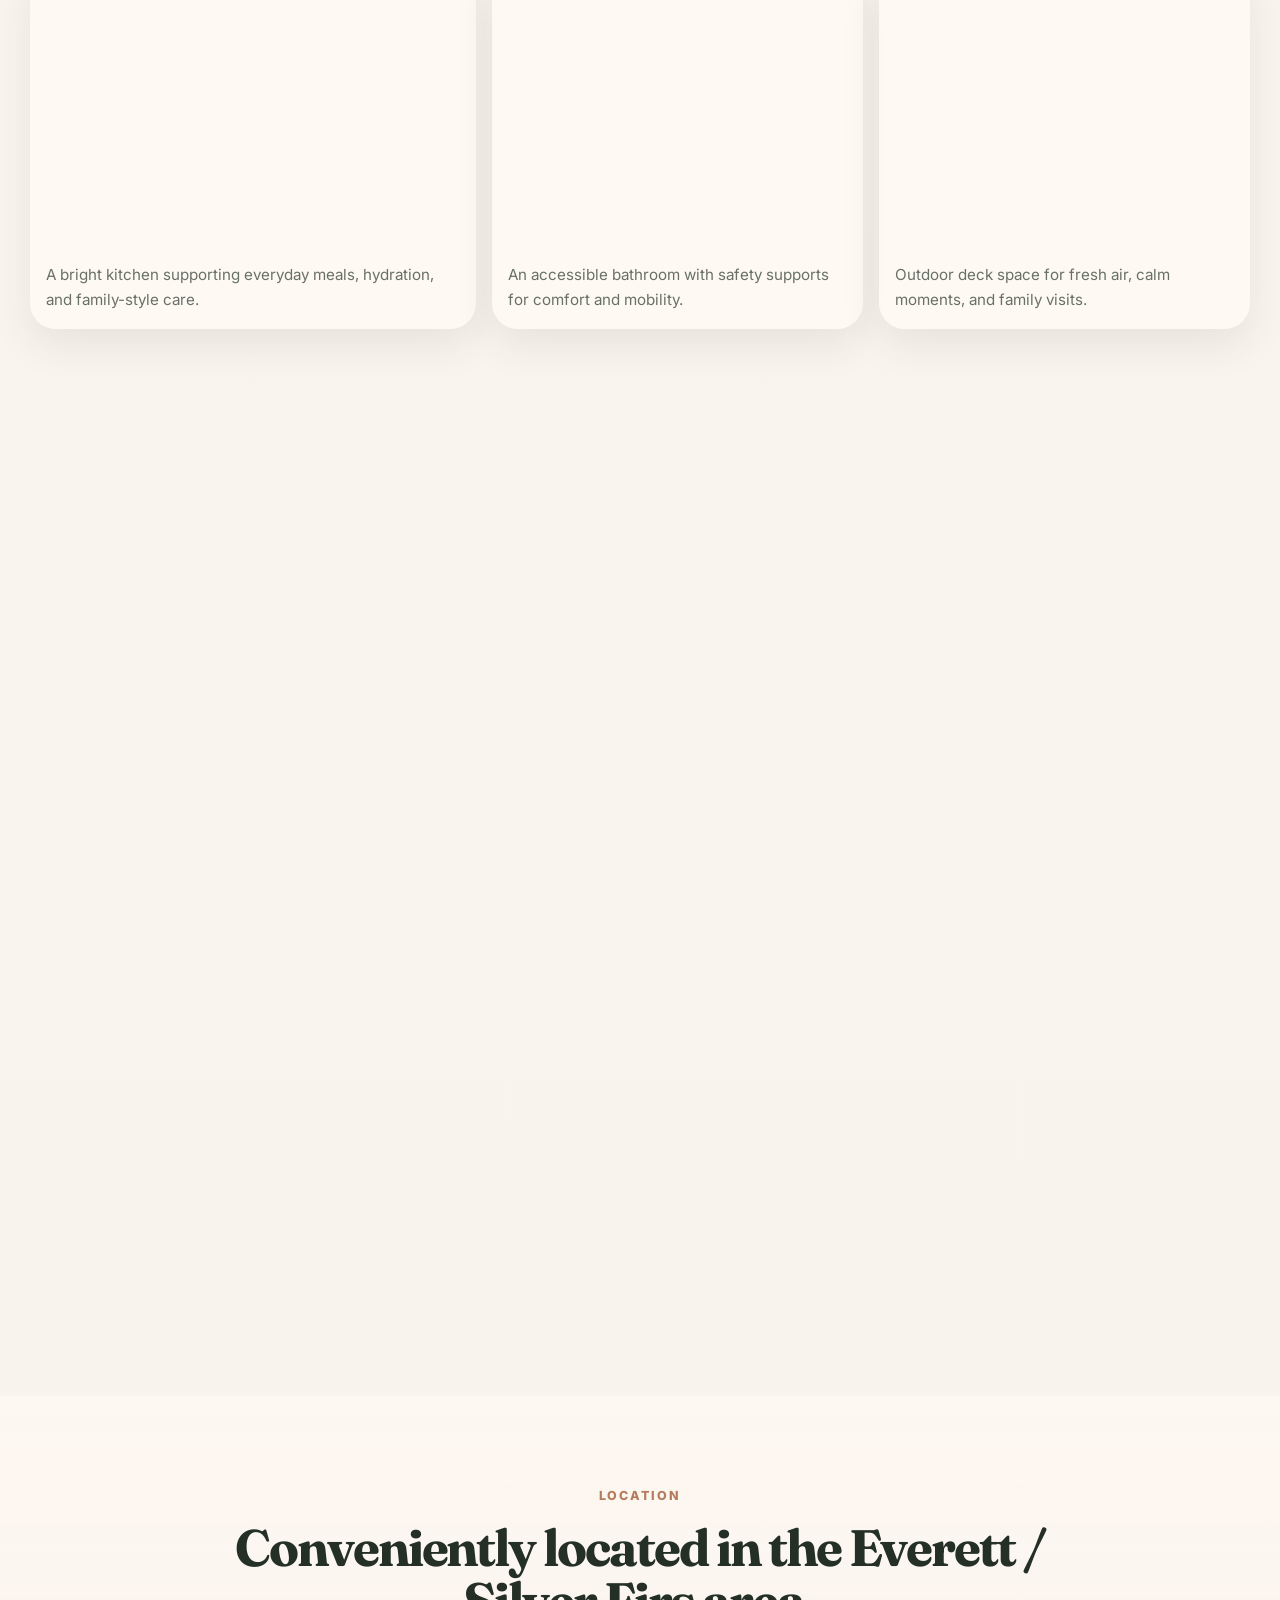
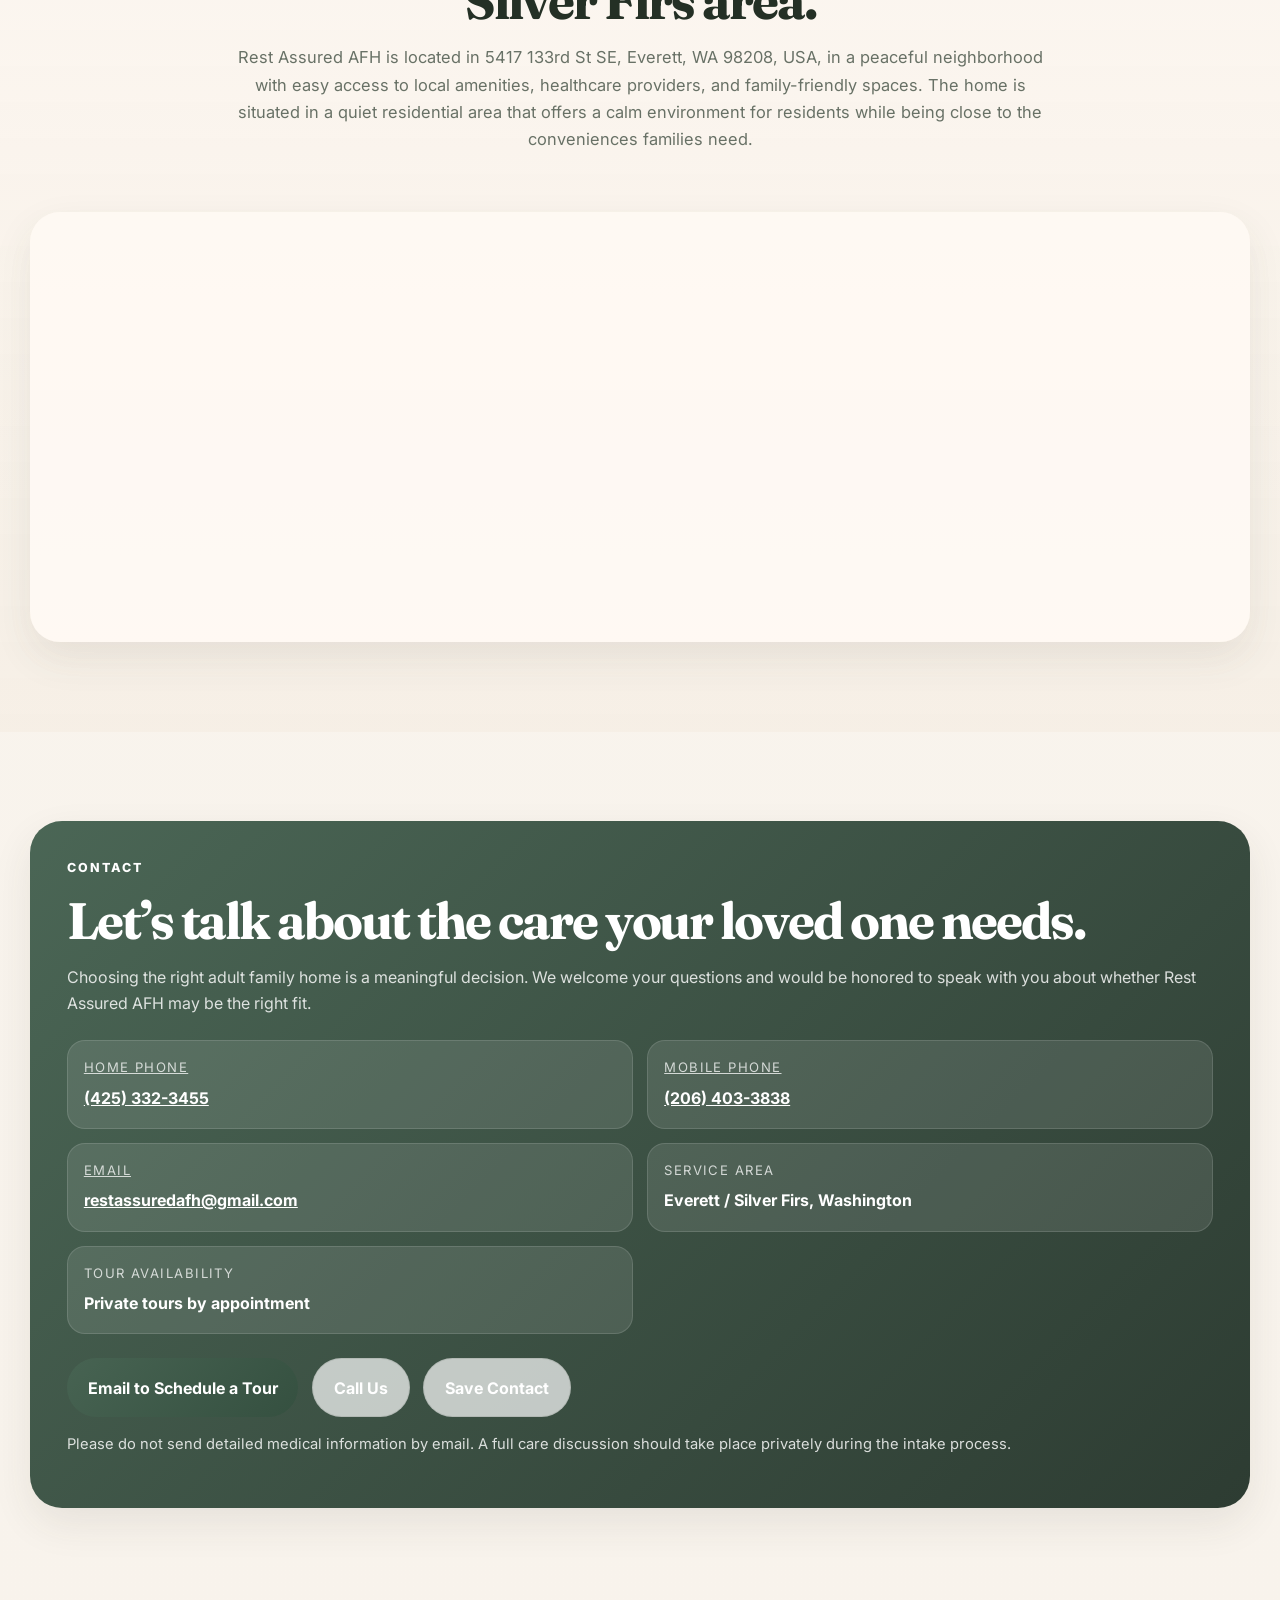
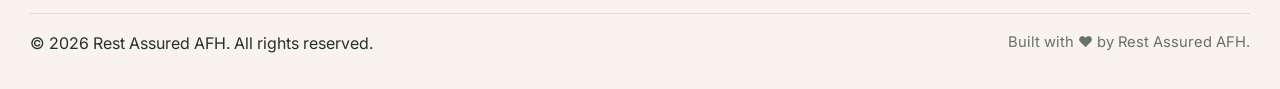
==== commit a26bb1e1: "fix: fixed some misspelling issues" ====
--- a/index.html
+++ b/index.html
@@ -83,13 +83,13 @@
             ],
             "identifier": "License #758759",
             "founder": {
-              "@id": "https://restassuredafh.com/#eden-tesfay"
+              "@id": "https://restassuredafh.com/#eden-tesfai"
             }
           },
           {
             "@type": "Person",
-            "@id": "https://restassuredafh.com/#eden-tesfay",
-            "name": "Eden Tesfay",
+            "@id": "https://restassuredafh.com/#eden-tesfai",
+            "name": "Eden Tesfai",
             "jobTitle": "Owner",
             "worksFor": {
               "@id": "https://restassuredafh.com/#business"
@@ -325,7 +325,7 @@
               />
               <img
                 src="assets/owner/generated/eden-tesfay-owner-640.webp"
-                alt="Eden Tesfay, owner of Rest Assured AFH"
+                alt="Eden Tesfai, owner of Rest Assured AFH"
                 class="owner-portrait"
                 width="640"
                 height="auto"
@@ -345,7 +345,7 @@
             <h2>Experienced care, personally led.</h2>
 
             <p class="owner-lead">
-              Rest Assured AFH is personally led by Eden Tesfay, a licensed
+              Rest Assured AFH is personally led by Eden Tesfai, a licensed
               nurse with over 17 years of experience in the healthcare field.
             </p>
 
@@ -367,7 +367,7 @@
                 “My goal is to give families peace of mind that their loved ones
                 are safe, respected and cared for with patience and dignity.”
               </p>
-              <cite>— Eden Tesfay, Owner</cite>
+              <cite>— Eden Tesfai, Owner</cite>
             </blockquote>
 
             <div class="owner-highlights">
--- a/style.css
+++ b/style.css
@@ -128,6 +128,7 @@
   display: none;
   background: transparent;
   border: 0;
+  cursor: pointer;
   padding: 0.5rem;
 }
 .nav-toggle span {
@@ -136,6 +137,20 @@
   height: 2px;
   margin: 5px 0;
   background: var(--ink);
+  border-radius: 999px;
+  transition:
+    opacity 180ms ease,
+    transform 180ms ease;
+  transform-origin: center;
+}
+.nav-toggle[aria-expanded="true"] span:nth-child(1) {
+  transform: translateY(7px) rotate(45deg);
+}
+.nav-toggle[aria-expanded="true"] span:nth-child(2) {
+  opacity: 0;
+}
+.nav-toggle[aria-expanded="true"] span:nth-child(3) {
+  transform: translateY(-7px) rotate(-45deg);
 }
 
 .hero {
@@ -794,6 +809,10 @@
   .hero-visual-card {
     opacity: 1 !important;
     transform: none !important;
+    transition: none !important;
+  }
+
+  .nav-toggle span {
     transition: none !important;
   }
 }
